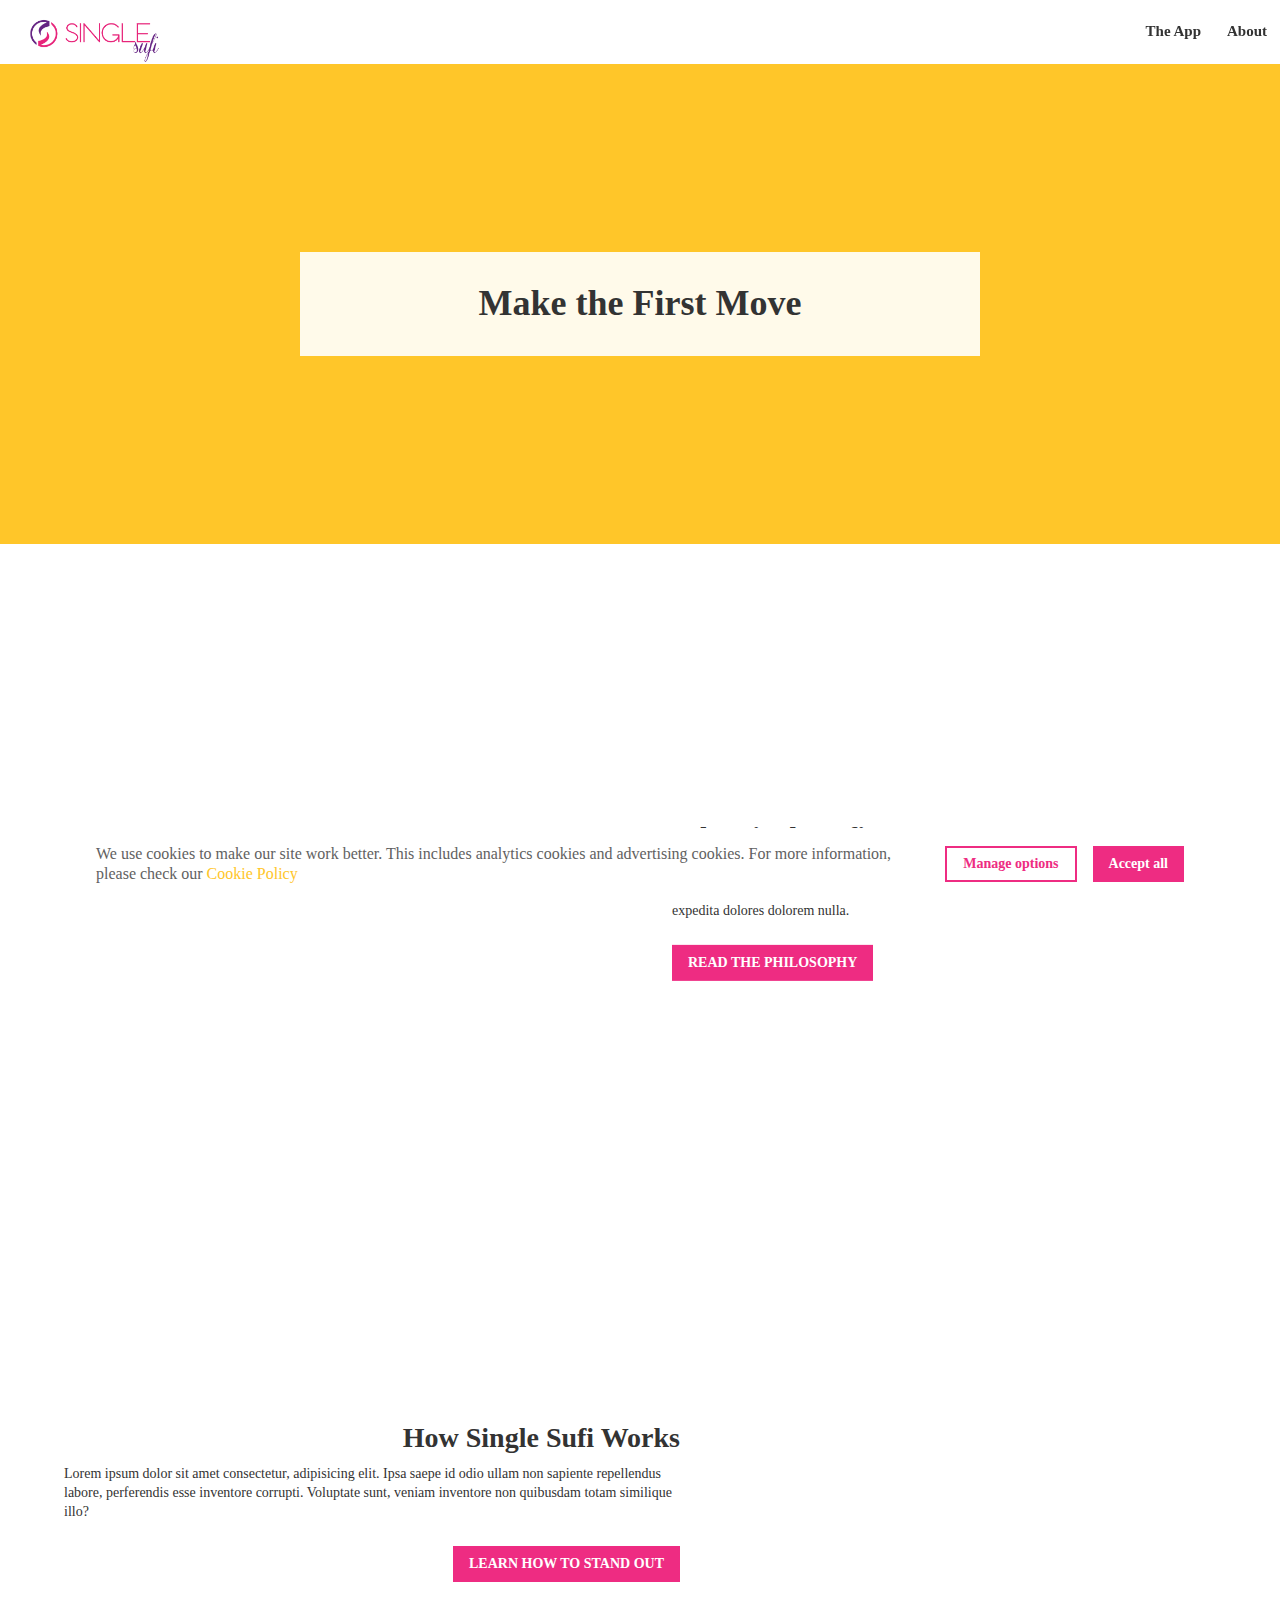
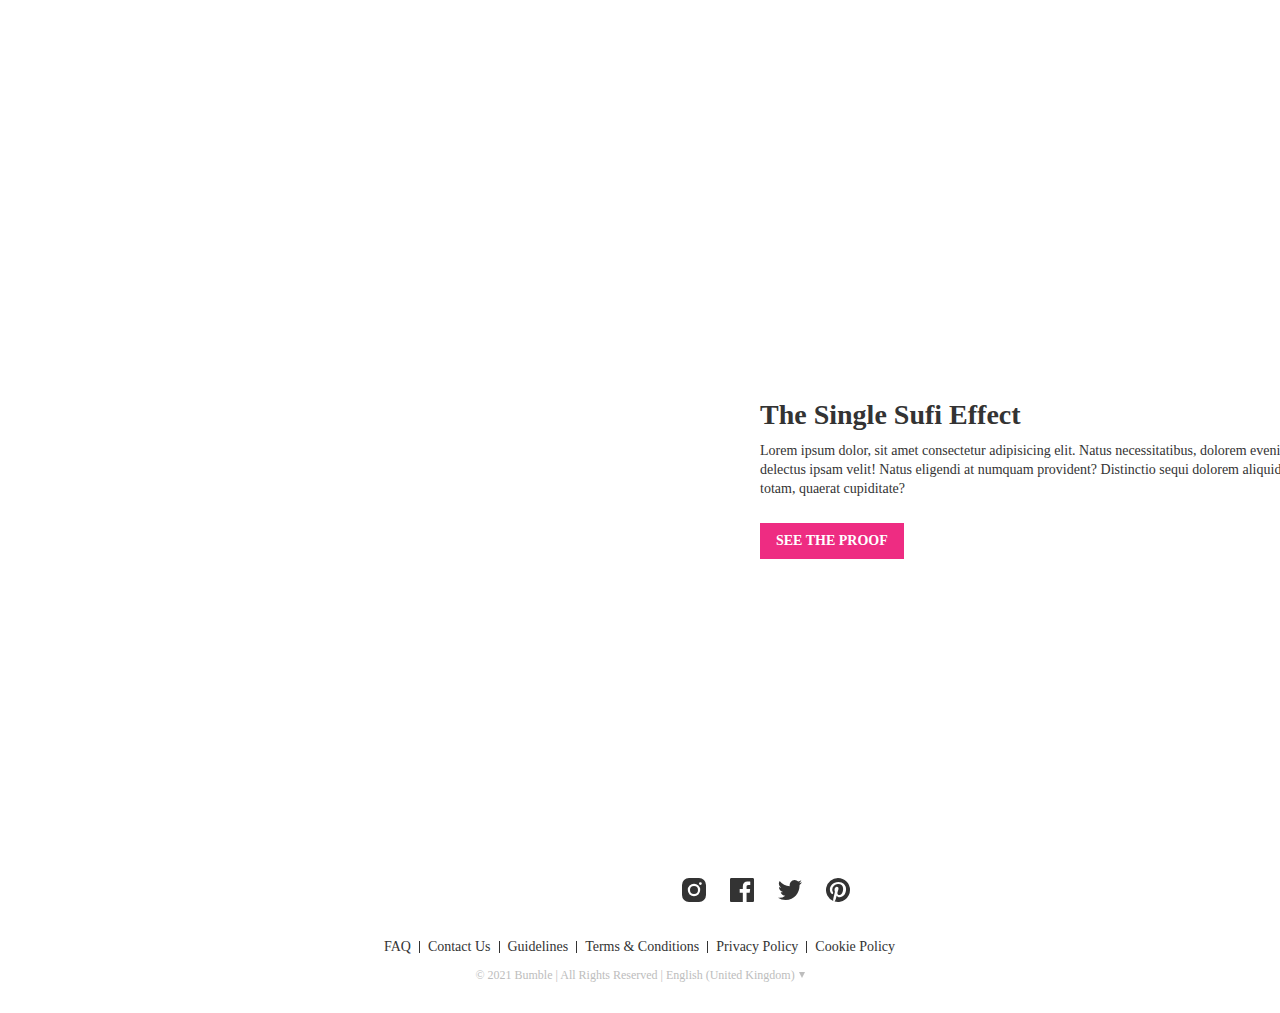
==== Bumble - about.html @ 8221db0c "bumble changes" ====
<!DOCTYPE html>

<!-- saved from url=(0027)https://bumble.com/en/about -->

<html lang="en" dir="ltr" class="">
    

<head>
        
<meta http-equiv="Content-Type" content="text/html; charset=UTF-8">  
         
<meta name="viewport" content="width=device-width, initial-scale=1.0, minimum-scale=1.0, maximum-scale=1.5">
         
<meta name="p:domain_verify" content="26cd87d4b7db08a05bdfa2219d3671b6">
          
<meta http-equiv="X-UA-Compatible" content="ie=edge"> 
          
<meta name="referrer" content="origin-when-cross-origin">
           
<meta name="apple-itunes-app" content="app-id=930441707"> 
             

<link rel="canonical" href="https://bumble.com/en/about">
             

<link rel="alternate" hreflang="en-us" href="https://bumble.com/about">
               

<link rel="alternate" hreflang="en-gb" href="https://bumble.com/en/about">  
               

<link rel="alternate" hreflang="de" href="https://bumble.com/de/about"> 
                

<link rel="alternate" hreflang="fr" href="https://bumble.com/fr/about">  
                

<link rel="alternate" hreflang="fr-ca" href="https://bumble.com/fr-ca/about">
                

<link rel="alternate" hreflang="es" href="https://bumble.com/es/about"> 
                 

<link rel="alternate" hreflang="it" href="https://bumble.com/it/about">  

<link rel="alternate" hreflang="pt" href="https://bumble.com/pt/about">  

<link rel="alternate" hreflang="ru" href="https://bumble.com/ru/about">  

<link rel="alternate" hreflang="zh" href="https://bumble.com/zh/about">  

<link rel="alternate" hreflang="da" href="https://bumble.com/da/about">  

<link rel="alternate" hreflang="en-in" href="https://bumble.com/en-in/about">  

<link rel="alternate" hreflang="en-ca" href="https://bumble.com/en-ca/about">  

<link rel="alternate" hreflang="en-au" href="https://bumble.com/en-au/about">  

<link rel="alternate" hreflang="es-mx" href="https://bumble.com/es-mx/about">  

<link rel="alternate" hreflang="nl" href="https://bumble.com/nl/about">  

<link rel="alternate" hreflang="nb" href="https://bumble.com/nb/about">  

<link rel="alternate" hreflang="pl" href="https://bumble.com/pl/about">  

<link rel="alternate" hreflang="pt-pt" href="https://bumble.com/pt-pt/about">  

<link rel="alternate" hreflang="fi" href="https://bumble.com/fi/about">  

<link rel="alternate" hreflang="sv" href="https://bumble.com/sv/about">  

<link rel="alternate" hreflang="hi" href="https://bumble.com/hi/about">  

<link rel="alternate" hreflang="zh-Hant" href="https://bumble.com/zh-Hant/about">  

<link rel="alternate" hreflang="ja" href="https://bumble.com/ja/about">  

<link rel="alternate" hreflang="ko" href="https://bumble.com/ko/about">             
<meta itemprop="image" content="https://pd1eu.bumbcdn.com/i/big/assets/static_images/bumble-fb-share.png?v2">   
<meta property="fb:app_id" content="428250913904849"> 
<meta property="og:type" content="website"> 
<meta property="og:title" content="Bumble - about">  
<meta property="og:site_name" content="Bumble"> 
<meta property="og:url" content="https://bumble.com/en/about"> 
<meta property="og:image" content="https://pd1eu.bumbcdn.com/i/big/assets/static_images/bumble-fb-share.png?v2">    
<meta name="twitter:card" content="app"> 
<meta name="twitter:site" content="@bumble">     
<meta name="twitter:app:id:iphone" content="930441707"> 
<meta name="twitter:app:name:iphone" content="Bumble - Changing the rules of the game.">        
<title>Bumble - about
</title> 

<link rel="stylesheet" type="text/css" href="./Bumble - about_files/base-ltr.675dd1ce39a13e09a264.css" media="screen,projection,print"> 

<link rel="stylesheet" type="text/css" href="./Bumble - about_files/fonts.994b90f53189c38e6a68.css" media="screen,projection,print"> 

<link rel="shortcut icon" type="image/x-icon" href="https://pd1eu.bumbcdn.com/i/aco/bumble.com/v2/-/moxie/i/favicon.fadd69988ab204002e06.ico"> 
<!-- Preload app files -->  

<link rel="prefetch" href="https://pd1eu.bumbcdn.com/i/aco/bumble.com/v2/-/moxie/dist/main.05fea98994a34a311faf.css"> 

<link rel="prefetch" href="https://pd1eu.bumbcdn.com/i/aco/bumble.com/v2/-/moxie/dist/manifest.893412ab7af8e36f3396.js"> 

<link rel="prefetch" href="https://pd1eu.bumbcdn.com/i/aco/bumble.com/v2/-/moxie/dist/vendor.5a9b5ba8c38910e717f2.js"> 

<link rel="prefetch" href="https://pd1eu.bumbcdn.com/i/aco/bumble.com/v2/-/moxie/dist/main.05fea98994a34a311faf.js"> 

<link rel="prefetch" href="https://pd1eu.bumbcdn.com/i/aco/bumble.com/v2/-/moxie/dist/page.registration.fad51fa61e96c6ec07bf.js">

<script async="" src="./Bumble - about_files/main.89cd5bf4.js.download">
</script>
<script type="text/javascript" async="" src="./Bumble - about_files/js" nonce="">
</script>
<script src="./Bumble - about_files/259026827778330" async="">
</script>
<script async="" src="./Bumble - about_files/fbevents.js.download">
</script>
<script async="" src="./Bumble - about_files/analytics.js.download">
</script>
<script async="" src="./Bumble - about_files/core.js.download">
</script>
<script nonce=""> var Bumble = { routes: { 'download-app': 'js-form-download-app', 'press-inquiries': 'js-form-press-inquiries', 'partnerships': 'js-form-partnerships', 'contact-us': 'js-form-contact-us', 'security-inquiries': 'js-form-security-inquiries', 'advertising-inquiries': 'js-form-advertising-inquiries' } }; 
</script> 
<!-- Pinterest start --> 
<script type="text/javascript" nonce=""> !function(e){ if(!window.pintrk) { window.pintrk=function() { window.pintrk.queue.push(Array.prototype.slice.call(arguments))}; var n=window.pintrk; n.queue=[], n.version="3.0"; var t=document.createElement("script"); t.async=!0, t.src=e; var r=document.getElementsByTagName("script")[0]; r.parentNode.insertBefore(t,r); } } ("https://s.pinimg.com/ct/core.js"); pintrk('load','2621305719893'); pintrk('page'); pintrk('track', 'pagevisit'); 
</script> 
<noscript> <img height="1" width="1" style="display:none;" alt="" src="https://ct.pinterest.com/v3/?tid=2621305719893&noscript=1" /> 
</noscript> 
<!-- Pinterest end --> 
<!-- Google analytics start --> 
<script nonce=""> (function(i,s,o,g,r,a,m){i['GoogleAnalyticsObject']=r;i[r]=i[r]||function(){ (i[r].q=i[r].q||[]).push(arguments)},i[r].l=1*new Date();a=s.createElement(o), m=s.getElementsByTagName(o)[0];a.async=1;a.src=g;m.parentNode.insertBefore(a,m) })(window,document,'script','//www.google-analytics.com/analytics.js','ga'); ga('create', 'UA-69709700-1', 'auto'); ga('require', 'GTM-PS24RKG'); ga('send', 'pageview'); 
</script> 
<style>.async-hide { opacity: 0 !important} 
</style> 
<script nonce=""> (function(a,s,y,n,c,h,i,d,e){s.className+=' '+y;h.start=1*new Date; h.end=i=function(){s.className=s.className.replace(RegExp(' ?'+y),'')}; (a[n]=a[n]||[]).hide=h;setTimeout(function(){i();h.end=null},c);h.timeout=c; })(window,document.documentElement,'async-hide','dataLayer',4000,{'GTM-PS24RKG':true}); 
</script> 
<!-- Google analytics end --> 
<!-- Facebook Pixel Code start --> 
<script nonce=""> !function(f,b,e,v,n,t,s){if(f.fbq)return;n=f.fbq=function(){n.callMethod? n.callMethod.apply(n,arguments):n.queue.push(arguments)};if(!f._fbq)f._fbq=n; n.push=n;n.loaded=!0;n.version='2.0';n.queue=[];t=b.createElement(e);t.async=!0; t.src=v;s=b.getElementsByTagName(e)[0];s.parentNode.insertBefore(t,s)}(window, document,'script','https://connect.facebook.net/en_US/fbevents.js'); fbq('init', '259026827778330'); fbq('track', 'PageView'); 
</script> 
<noscript><img height="1" width="1" style="display:none" src="https://www.facebook.com/tr?id=259026827778330&ev=PageView&noscript=1" />
</noscript> 
<!-- DO NOT MODIFY --> 
<!-- Facebook Pixel Code end --> 
<script defer="" src="./Bumble - about_files/jquery-3.6.0.min.88da75a691bb14e3e3d4.js.download" nonce="">
</script> 
<meta http-equiv="origin-trial" content="A7jJ/[base64]">
</head> 

<body class="show-cookie-notification"> 
<!-- Flyer SDK-->  
<!-- 404 
<script src="https://cdn.appsflyer.com/wa/sdk.js?af_id=8cd5eg1g" nonce="8xKsyj3JLy1bPXeTDd/nIB7ClZM=">
</script> --> 
<script nonce="">window.AF=window.AF||{_type:"q",q:[],event:function(n){this.q.push(n)} };
</script>  

<div aria-hidden="true" class="js-icons-svg" style="position: absolute; clip: rect(0, 0, 0, 0);" data-url="https://pd1eu.bumbcdn.com/i/aco/bumble.com/v2/-/moxie/new/i/icons/icons.ae14e72fb3f149b89285.svg"><svg xmlns="http://www.w3.org/2000/svg">
<symbol id="icon-apple" viewBox="0 0 24 24">

<path d="M14.53 5.56c.6-.68 1-1.62.9-2.56-.87.03-1.92.54-2.54 1.21a3.21 3.21 0 0 0-.91 2.48 3.3 3.3 0 0 0 2.55-1.13M19 14.74c-.02.05-.36 1.14-1.2 2.27-.7.98-1.45 1.95-2.62 1.97-1.15.02-1.52-.64-2.84-.64-1.32 0-1.73.62-2.82.66-1.13.04-1.99-1.06-2.71-2.03C5.33 15 4.2 11.36 5.7 8.91a4.27 4.27 0 0 1 3.57-2c1.1-.02 2.15.7 2.83.7.68 0 1.96-.87 3.3-.74.55.02 2.13.2 3.14 1.58-.08.05-1.88 1.02-1.86 3.05.02 2.42 2.28 3.23 2.31 3.24"></path></symbol>
<symbol id="icon-arrow-next" viewBox="0 0 24 24">

<path d="M20.5 11L8.8.3a1.06 1.06 0 1 0-1.5 1.5L18.5 12 7.3 22.2a1.06 1.06 0 0 0 1.5 1.5l11.94-10.95L21 12l-.25-.75"></path></symbol>
<symbol id="icon-arrow-prev" viewBox="0 0 24 24">

<path d="M3.5 13l11.69 10.7a1.06 1.06 0 1 0 1.5-1.5L5.48 12l11.2-10.2a1.06 1.06 0 0 0-1.5-1.5L3.25 11.26 3 12l.25.75"></path></symbol>
<symbol id="icon-close" viewBox="0 0 24 24">

<path d="M11.97 10.56l7.78-7.78 1.41 1.41-7.77 7.78 7.77 7.78-1.41 1.41-7.78-7.77-7.78 7.77-1.41-1.41 7.78-7.78L2.78 4.2l1.41-1.41 7.78 7.78z"></path></symbol>
<symbol id="icon-facebook" viewBox="0 0 24 24">

<path d="M12.82 24H1.32C.6 24 0 23.4 0 22.68V1.32C0 .6.6 0 1.32 0h21.36C23.4 0 24 .6 24 1.32v21.36c0 .73-.6 1.32-1.32 1.32h-6.12v-9.3h3.12l.47-3.62h-3.59V8.77c0-1.05.29-1.76 1.8-1.76h1.91V3.77c-.33-.05-1.47-.15-2.8-.15-2.76 0-4.65 1.7-4.65 4.8v2.66H9.69v3.63h3.13V24z"></path></symbol>
<symbol id="icon-faq-plus" viewBox="0 0 24 24">

<path d="M11 0h2v24h-2z"></path>

<path d="M0 11h24v2H0z"></path></symbol>
<symbol id="icon-file" viewBox="0 0 32 32">

<path d="M22.98 14H9v1h13.98v-1zM16 11H9v1h7v-1zm7 6H9v1h13.98v-1zm0 3H9v1h13.98v-1zm0 3H9v1h13.98v-1z"></path>

<path d="M21.02 0H4v32h25V7.02L21.02 0zM5 30.98V1h15v7.01h8V31l-23-.02zm16-29.7l6.5 5.7H21v-5.7z"></path></symbol>
<symbol id="icon-google-store" viewBox="0 0 24 24">

<path d="M19.8 16c-.7 0-1.3-.5-1.3-1.2V9.7c0-.7.6-1.2 1.3-1.2.6 0 1.2.6 1.2 1.2v5.1c0 .7-.6 1.3-1.2 1.3V16zm-3 2h-1v2.8c0 .7-.5 1.2-1.2 1.2s-1.3-.6-1.3-1.2V18h-1.7v2.8c0 .7-.5 1.2-1.2 1.2s-1.2-.6-1.2-1.2V18h-1c-.7 0-1.3-.6-1.3-1.2V8.7h11.2v8c0 .7-.6 1.3-1.2 1.3h-.1zM7 8c0-.4 0-.7.2-1a5 5 0 0 1 2.6-3.3L9 2.3V2l.3.1 1 1.6a6 6 0 0 1 4.8 0l.8-1.6h.3s.1.1 0 .2l-.8 1.5a5 5 0 0 1 2.7 3.4l.1.4v.6H6.9v-.1L7 8zm8-1.7a.5.5 0 1 0 0-1c-.3 0-.5.2-.5.5s.2.5.5.5zm-5 0c.2 0 .5-.2.5-.5s-.3-.5-.6-.5-.5.2-.5.5.3.5.6.5zm-4.8 9.8C4.5 16 4 15.5 4 14.8V9.7c0-.7.5-1.2 1.2-1.2s1.2.5 1.2 1.2v5.1c0 .7-.5 1.3-1.2 1.3z"></path></symbol>
<symbol id="icon-instagram" viewBox="0 0 24 24">

<path d="M7 0h10a7 7 0 0 1 7 7v10a7 7 0 0 1-7 7H7a7 7 0 0 1-7-7V7a7 7 0 0 1 7-7zM5.8 12a6.2 6.2 0 1 0 12.4 0 6.2 6.2 0 0 0-12.4 0zM8 12a4 4 0 1 1 8 0 4 4 0 0 1-8 0zm10.4-5a1.4 1.4 0 1 0 0-2.8 1.4 1.4 0 0 0 0 2.8z"></path></symbol>
<symbol id="icon-linked-in" viewBox="0 0 24 24">

<path d="M24 23h-5.3v-7.73c0-2.03-.83-3.41-2.66-3.41-1.4 0-2.17.93-2.53 1.83-.14.32-.12.77-.12 1.22V23H8.14s.07-13.7 0-14.95h5.25v2.35c.31-1.02 2-2.49 4.67-2.49 3.33 0 5.94 2.15 5.94 6.78V23zM2.82 6.19H2.8C1.1 6.19 0 5.04 0 3.59 0 2.13 1.13 1 2.86 1c1.72 0 2.78 1.12 2.82 2.59 0 1.45-1.1 2.6-2.85 2.6zM.6 8.06h4.68V23H.61V8.05z"></path></symbol>
<symbol id="icon-list" viewBox="0 0 24 24">

<path d="M3 1.5A1.5 1.5 0 0 0 1.5 3v18A1.5 1.5 0 0 0 3 22.5h18a1.5 1.5 0 0 0 1.5-1.5V3A1.5 1.5 0 0 0 21 1.5H3zM3 0h18a3 3 0 0 1 3 3v18a3 3 0 0 1-3 3H3a3 3 0 0 1-3-3V3a3 3 0 0 1 3-3zm3 10.5h12V12H6v-1.5zM6 6h12v1.5H6V6zm0 9h12v1.5H6V15z"></path></symbol>
<symbol id="icon-logo-sm" viewBox="0 0 24 24">

<path d="M23.8 11.24a1.51 1.51 0 0 1 0 1.52l-5.24 8.98a1.54 1.54 0 0 1-1.33.76H6.77c-.55 0-1.06-.29-1.33-.76L.2 12.76a1.51 1.51 0 0 1 0-1.52l5.23-8.98a1.54 1.54 0 0 1 1.33-.76h10.46c.55 0 1.06.29 1.33.76l5.23 8.98zm-6.52 2.07a1.31 1.31 0 1 0 0-2.62H6.72a1.31 1.31 0 1 0 0 2.62h10.56zm-3.68 4.47c.72 0 1.3-.6 1.3-1.32a1.3 1.3 0 0 0-1.3-1.3h-3.2a1.3 1.3 0 0 0 0 2.62h3.2zM9.1 6.22a1.31 1.31 0 1 0 0 2.63h5.8a1.31 1.31 0 1 0 0-2.63H9.1z"></path></symbol>
<symbol id="icon-pinterest" viewBox="0 0 24 24">

<path d="M12 0a12 12 0 0 0-4.82 22.99c-.03-.84 0-1.84.21-2.75l1.55-6.54s-.39-.77-.39-1.9c0-1.78 1.04-3.1 2.32-3.1 1.09 0 1.62.81 1.62 1.8 0 1.1-.7 2.73-1.06 4.25-.3 1.28.63 2.32 1.89 2.32 2.27 0 3.8-2.92 3.8-6.38 0-2.63-1.77-4.6-4.99-4.6a5.68 5.68 0 0 0-5.9 5.74c0 1.05.3 1.79.78 2.36.23.26.26.36.18.67l-.25.96c-.08.3-.32.41-.6.3-1.67-.68-2.46-2.52-2.46-4.59 0-3.4 2.88-7.5 8.58-7.5 4.58 0 7.6 3.32 7.6 6.88 0 4.71-2.62 8.23-6.48 8.23-1.29 0-2.51-.7-2.93-1.5l-.84 3.3c-.26.92-.75 1.85-1.2 2.57A12.02 12.02 0 0 0 24 12.01 12 12 0 0 0 12 0"></path></symbol>
<symbol id="icon-plus" viewBox="0 0 24 24">

<path d="M10 0h4v24h-4z"></path>

<path d="M24 10v4H0v-4z"></path></symbol>
<symbol id="icon-preloader" viewBox="0 0 32 32">

<path d="M0 16.37l3.01-1L3 16A13 13 0 1 0 16 3a13.1 13.1 0 0 0-2 .15V.12A16.16 16.16 0 0 1 16 0 16 16 0 1 1 0 16.37z"></path></symbol>
<symbol id="icon-refresh" viewBox="0 0 24 24">

<path d="M11.14 22a.96.96 0 0 0-.14-.02l-.1-.01-.1-.01c-.06 0-.1-.01-.1-.02l-.1-.01-.15-.02a.26.26 0 0 1-.1-.02l-.06-.01-.06-.01-.06-.02a.7.7 0 0 1-.2-.03l-.1-.02a.37.37 0 0 1-.12-.03.15.15 0 0 0-.07-.01.32.32 0 0 0-.1-.03.3.3 0 0 0-.1-.02.25.25 0 0 0-.09-.03.3.3 0 0 0-.1-.02.58.58 0 0 0-.1-.03.3.3 0 0 1-.09-.03.56.56 0 0 0-.09-.03.53.53 0 0 1-.08-.03.39.39 0 0 1-.1-.02l-.1-.04-.06-.03-.07-.02c-.01 0-.04 0-.06-.02a.32.32 0 0 1-.1-.04.63.63 0 0 1-.11-.04.2.2 0 0 0-.06-.03l-.19-.07-.1-.04-.13-.06a9.51 9.51 0 0 1-.86-.44l-.11-.06-.08-.05a.18.18 0 0 1-.05-.03l-.1-.06a.3.3 0 0 0-.06-.04l-.07-.05-.16-.1a14.04 14.04 0 0 0-.53-.38l-.07-.05a10.06 10.06 0 0 1-2.55-2.93l-.07-.13-.06-.11a5 5 0 0 1-.3-.62l-.05-.1-.03-.08a1.84 1.84 0 0 0-.1-.25l-.03-.06-.03-.07a.6.6 0 0 1-.03-.09.35.35 0 0 0-.02-.07.3.3 0 0 1-.03-.09l-.03-.08a.34.34 0 0 1-.04-.13.29.29 0 0 0-.03-.09.28.28 0 0 1-.02-.08.36.36 0 0 0-.03-.1 1.13 1.13 0 0 1-.05-.2 1.42 1.42 0 0 0-.04-.14l-.02-.1-.03-.12-.03-.13a4.94 4.94 0 0 1-.12-.82 36.47 36.47 0 0 1 .02-2.4c0-.06.01-.1.02-.1l.01-.09.01-.07.02-.07v-.08c.02 0 .02-.03.02-.07l.01-.07.02-.06.02-.12.02-.11a.26.26 0 0 0 .03-.11l.04-.14.05-.2a.35.35 0 0 0 .03-.1l.02-.08a.3.3 0 0 0 .03-.1c0-.03.02-.06.03-.07l.02-.08a.72.72 0 0 1 .05-.14.36.36 0 0 0 .03-.08l.02-.07.03-.1c.05-.08.06-.12.06-.14l.03-.06a1.05 1.05 0 0 0 .07-.18 11.39 11.39 0 0 1 1.32-2.23 3.85 3.85 0 0 1 .31-.37 11.7 11.7 0 0 1 1.98-1.76.27.27 0 0 0 .08-.05.27.27 0 0 0 .07-.05l.12-.08a.44.44 0 0 1 .08-.05l.07-.05.07-.03a.55.55 0 0 1 .07-.05l.05-.03a3.42 3.42 0 0 1 .4-.22l.15-.08.4-.2a5.5 5.5 0 0 0 .27-.1l.1-.05a.57.57 0 0 0 .1-.04.2.2 0 0 1 .08-.02l.05-.03.07-.02a.26.26 0 0 1 .08-.03l.06-.02.07-.03a.24.24 0 0 1 .08-.02l.07-.03.07-.02a.2.2 0 0 1 .1-.03.28.28 0 0 1 .08-.02l.07-.03c.02 0 .05 0 .06-.02a.3.3 0 0 1 .1-.02.2.2 0 0 0 .07-.02c.07-.01.1-.02.1-.03l.11-.02c.07-.01.1-.02.1-.03l.11-.02c.09-.01.11-.02.12-.03l.06-.01.07-.01a.4.4 0 0 0 .12-.03.76.76 0 0 1 .23-.03l.07-.02.08-.01.1-.01.09-.01.1-.02.13-.01.29-.03a30.56 30.56 0 0 1 1.86.03l.12.01.1.02h.1c0 .02.05.02.09.02l.09.01.06.02.22.03.07.02.18.03.07.02h.06l.11.03.1.03.2.05.1.02c.04 0 .08.02.09.03l.08.02.08.03.07.02.1.03.07.02a.6.6 0 0 1 .1.04l.08.03.06.02.08.03.07.02.06.03a.89.89 0 0 1 .16.06 21.66 21.66 0 0 0 .78.35 4.7 4.7 0 0 1 .76.42l.06.04.07.05.08.05.07.05.1.06.36.26.1.06.15.12.12.1.4-.3.12-.1a22.43 22.43 0 0 0 .73-.57l.14-.11c.04-.03.1-.07.12-.1l.17-.12a15.54 15.54 0 0 1 .7-.54 42.43 42.43 0 0 0 .87-.67.13.13 0 0 1 .07-.04L22 6.63v4.62h-.08a.93.93 0 0 1-.21-.04l-.15-.02a.48.48 0 0 1-.13-.03h-.06l-.06-.02-.07-.01c-.04 0-.07 0-.07-.02h-.08l-.07-.02-.06-.01c-.03 0-.06 0-.07-.02h-.07l-.08-.02a.97.97 0 0 1-.26-.05.2.2 0 0 0-.07-.01c-.04 0-.07 0-.08-.02h-.07l-.07-.02c0-.01-.04-.02-.2-.03a.22.22 0 0 1-.07-.02l-.07-.01c-.03 0-.06 0-.07-.02h-.07l-.07-.02-.06-.01-.08-.01a.74.74 0 0 0-.14-.03.48.48 0 0 1-.13-.03h-.06l-.06-.02-.08-.01c-.04 0-.07 0-.07-.02h-.07c-.04 0-.07-.01-.07-.02l-.06-.01c-.03 0-.06 0-.07-.02h-.07l-.1-.02a.72.72 0 0 0-.13-.03.76.76 0 0 1-.13-.02.5.5 0 0 0-.12-.02.52.52 0 0 1-.13-.03.23.23 0 0 0-.1-.01c-.02 0-.05 0-.05-.02h-.07c-.04 0-.07-.01-.07-.02l-.08-.01c-.03 0-.07 0-.07-.02h-.07l-.07-.02a.7.7 0 0 1-.13-.02.68.68 0 0 0-.14-.03.57.57 0 0 1-.14-.02.2.2 0 0 0-.07-.02l-.12-.02a.2.2 0 0 1-.07-.02h-.07c-.04 0-.07-.01-.07-.02l-.08-.01c-.03 0-.07 0-.07-.02h-.07l-.07-.02-.08-.02a.78.78 0 0 1-.2-.03l-.14-.02a.61.61 0 0 1-.14-.03l-.07-.01c-.03 0-.05 0-.06-.02h-.07l-.08-.02-.06-.01c-.03 0-.06 0-.06-.02h-.07l-.07-.02-.07-.01-.07-.01-.14-.03a.54.54 0 0 1-.14-.02l-.07-.02-.06-.01-.07-.01c-.03 0-.06 0-.07-.02h-.07l-.08-.02-.06-.01c-.03 0-.06 0-.06-.02h-.08c-.04 0-.07-.01-.07-.02l-.07-.01c-.04 0-.07 0-.07-.02h-.06l-.06-.02-.13-.02a.74.74 0 0 1-.15-.02.72.72 0 0 0-.21-.04.22.22 0 0 1-.08-.02l-.06-.01c-.03 0-.06 0-.06-.02h-.08c-.04 0-.07-.01-.07-.02l-.07-.01-.07-.01a.84.84 0 0 0-.14-.03.61.61 0 0 1-.14-.03h-.06c-.04 0-.07-.01-.07-.02-.1-.02-.1-.02-.1-.05-.01-.04.02-.09.05-.09l.11-.1c.1-.06.27-.2.37-.27l.2-.16.2-.15.12-.1.18-.14.13-.1a23.8 23.8 0 0 0 .54-.42l.16-.12a.75.75 0 0 0 .08-.07l.07-.04a33.31 33.31 0 0 0 .97-.75l.08-.07a1.35 1.35 0 0 0-.28-.18 14.62 14.62 0 0 0-1.04-.49l-.06-.03c-.07 0-.1-.01-.1-.02-.05-.01-.07-.02-.07-.03a.29.29 0 0 1-.08-.02l-.08-.03a.79.79 0 0 1-.1-.02.43.43 0 0 0-.14-.04.22.22 0 0 0-.09-.02.33.33 0 0 0-.11-.03h-.06l-.07-.01-.06-.02h-.07l-.08-.02-.08-.01c-.04 0-.08 0-.1-.02a2.2 2.2 0 0 0-.29-.02 2.63 2.63 0 0 0-.8-.03l-.28.03a2.22 2.22 0 0 0-.46.05l-.07.01-.07.01c0 .01-.03.02-.07.02h-.07c0 .02-.03.02-.06.02l-.06.01-.1.03-.1.02a.52.52 0 0 0-.12.04.34.34 0 0 1-.09.02.27.27 0 0 1-.1.03l-.07.03-.1.03-.08.03c-.06.01-.08.02-.08.03l-.06.02a5.32 5.32 0 0 0-1.15.59l-.16.1-.14.1-.16.13a.29.29 0 0 1-.07.04l-.06.05-.16.14a10.61 10.61 0 0 0-.95 1.03l-.05.08a2.13 2.13 0 0 0-.21.31L6.64 9l-.05.09a3.3 3.3 0 0 0-.3.58.29.29 0 0 0-.02.06.23.23 0 0 0-.04.1l-.02.06-.05.13-.03.07-.03.07-.02.07a.29.29 0 0 0-.03.1.2.2 0 0 1-.02.06.46.46 0 0 1-.03.09.35.35 0 0 0-.02.1l-.03.09a.18.18 0 0 0-.02.07.23.23 0 0 0-.02.1.39.39 0 0 0-.03.12V11c-.02 0-.02.04-.02.07l-.01.08c-.01 0-.02.04-.02.09v.08c-.02 0-.02.05-.02.1l-.01.1c-.01 0-.02.07-.02.16v.16a4.5 4.5 0 0 0 .03 1.1l.01.1.01.09.02.08v.08l.02.07.01.06c0 .03 0 .06.02.07 0 .08.01.1.02.1l.03.12.03.1.02.1.03.08.02.06c0 .03.02.07.03.08l.02.08.03.08.1.27.04.07a5.16 5.16 0 0 0 .76 1.3c.26.35.73.83 1.07 1.1l.15.1a3.21 3.21 0 0 0 .32.23l.1.06.07.05.06.03.1.06.08.05a8.04 8.04 0 0 0 1.45.58l.1.03.1.02c.01 0 .04 0 .06.02l.13.02.12.03.14.02.16.02c.04.02.13.03.37.04a5.65 5.65 0 0 0 1.73-.08.76.76 0 0 1 .2-.04.3.3 0 0 1 .1-.03.32.32 0 0 1 .1-.02l.1-.03a.2.2 0 0 1 .09-.02.3.3 0 0 1 .1-.03l.05-.01a.21.21 0 0 1 .08-.03l.06-.02.07-.02.08-.03a.82.82 0 0 0 .1-.04.28.28 0 0 1 .06-.02l.06-.03a.21.21 0 0 1 .06-.02l.07-.02.16-.08a4.81 4.81 0 0 0 .74-.4l.12-.08.1-.07.08-.05.1-.08a6.62 6.62 0 0 0 1.32-1.34l.1-.12.06-.1.07-.11a2.05 2.05 0 0 1 .16-.27.17.17 0 0 0 .03-.05l.04-.1.17-.34c.03-.08.1-.1.18-.06a.2.2 0 0 0 .08.02l.1.02a.3.3 0 0 0 .1.03l.1.02.1.03.1.02.18.04.1.02.1.03c.08.01.1.02.1.03.08 0 .1.01.1.02.1.01.12.02.12.03.08 0 .1.01.1.02l.1.02.08.02c.05 0 .1.02.12.03.04.02.08.03.18.04l.06.02c.07 0 .1.01.1.02.07.01.1.02.1.03.07 0 .1.01.1.02.08.01.1.02.11.03.08 0 .1.01.1.02l.09.02c.04 0 .1.02.11.03l.07.01.1.03.1.02.11.03.1.02.17.04.1.03c.08 0 .1.01.1.02.08.01.1.04.08.09l-.03.06a.76.76 0 0 1-.04.12.29.29 0 0 0-.03.06s0 .04-.02.07l-.09.2a7.89 7.89 0 0 1-.6 1.13l-.2.33-.05.06a10.6 10.6 0 0 1-1.56 1.78l-.16.15a3.23 3.23 0 0 1-.35.29l-.2.15a.48.48 0 0 1-.1.07l-.08.06-.1.08-.1.06-.09.06a3.07 3.07 0 0 0-.21.14l-.07.04a.33.33 0 0 1-.06.04l-.1.06a.62.62 0 0 1-.1.06l-.07.04-.3.16-.18.1-.41.2-.11.04a.61.61 0 0 1-.1.04.96.96 0 0 1-.18.07l-.06.03a.2.2 0 0 1-.06.02l-.07.03a.23.23 0 0 1-.08.02l-.1.04a.25.25 0 0 0-.07.03.47.47 0 0 0-.08.02c-.06.04-.09.04-.1.04l-.08.03a.18.18 0 0 1-.08.02 1 1 0 0 1-.12.04.61.61 0 0 0-.09.02.68.68 0 0 1-.14.04l-.1.03a.28.28 0 0 1-.1.02.28.28 0 0 1-.1.03l-.06.01a.33.33 0 0 1-.11.03l-.1.02a.78.78 0 0 1-.21.04.34.34 0 0 1-.12.02l-.06.01-.08.02h-.08c0 .02-.05.02-.09.02l-.09.01-.1.02-.2.02c-.14.02-2.1.03-2.15.01z"></path></symbol>
<symbol id="icon-scroll-to-top" viewBox="0 0 32 32"><circle cx="16" cy="16" r="15" fill="#ffc629"></circle>

<path fill="#333" d="M16 30a14 14 0 1 1 0-28 14 14 0 0 1 0 28zm0-30a16 16 0 1 0 0 32 16 16 0 0 0 0-32zm.88 9.46a.96.96 0 0 0-.88-.25.96.96 0 0 0-.88.25l-5.66 5.66a1 1 0 1 0 1.41 1.42L15 12.41V23a1 1 0 0 0 2 0V12.41l4.12 4.13a1 1 0 1 0 1.41-1.42l-5.65-5.66z"></path></symbol>
<symbol id="icon-search" viewBox="0 0 24 24">

<path d="M17.57 16.15l5.14 5.14-1.42 1.42-5.25-5.25a9 9 0 1 1 1.53-1.3zM11 17a7 7 0 1 0 0-14 7 7 0 0 0 0 14z"></path></symbol>
<symbol id="icon-snapchat" viewBox="0 0 24 24">

<path d="M5.32 9.79c-.08-.74-.05-1.56-.05-2.44C5.27 3.84 8.14 1 11.68 1a6.38 6.38 0 0 1 6.41 6.35c0 1.1.04 2.15-.12 3.08 1.13-.1 3.07-.2 2.95.56-.16 1.05-3 1.47-3 1.47s-.35 1.67.87 3.19c1.21 1.52 4.06 1.66 4.65 2.15.58.48-3.71 1.57-3.71 1.57s.48 1.43-.31 1.63c-.8.2-3.1-.77-3.1-.77s-3.1 2.19-5.73 2.1c-2.63-.08-4.2-2.42-4.2-2.42s-2.23.5-3.05.12c-.81-.37-.08-1.57-.08-1.57S-.2 18 .01 17.31c.21-.68 2.24-.83 4.36-2.38 2.13-1.55 1.2-3.35 1.2-3.35s-2.06-.56-2.23-1.49c-.1-.5.99-.45 1.98-.3z"></path></symbol>
<symbol id="icon-twitter" viewBox="0 0 24 24">

<path d="M24 4.37c-.88.4-1.83.67-2.83.8a5.04 5.04 0 0 0 2.17-2.8c-.95.58-2 1-3.13 1.22A4.85 4.85 0 0 0 16.6 2a4.99 4.99 0 0 0-4.79 6.2A13.87 13.87 0 0 1 1.67 2.92a5.15 5.15 0 0 0 1.52 6.74 4.83 4.83 0 0 1-2.23-.63v.07c0 2.44 1.7 4.48 3.95 4.94a4.63 4.63 0 0 1-2.22.1c.63 2 2.45 3.46 4.6 3.5A9.73 9.73 0 0 1 0 19.74 13.7 13.7 0 0 0 7.55 22c9.06 0 14-7.7 14-14.37v-.65c.96-.7 1.8-1.6 2.45-2.61"></path></symbol>
<symbol id="icon-warning-sm-inner" viewBox="0 0 32 32">

<path d="M14.3 24a1.6 1.6 0 1 1 3.2 0 1.6 1.6 0 1 1-3.2 0zM14 9.9c0-1 .7-1.9 1.8-1.9h.2c1 0 1.8.8 1.8 1.9L17 20h-2.4L14 9.9z"></path></symbol>
<symbol id="logo" viewBox="0 0 188 32">

<path d="M171.66 21.74c.4 3.68 2.92 4.67 5.84 4.67 1.92 0 3.56.22 4.95-1.76.42-.6 1.8-1.32 2.94-.61 1.28.8 1.18 2.27.4 3.34-1.89 2.59-4.82 3.25-8.29 3.25-5.4 0-10.36-3.74-10.36-10.03 0-6.33 3.52-11.3 10.52-11.3 6.41 0 9.84 4.29 9.84 10.74v.24c0 .66-.45 1.46-1.1 1.46h-14.74zm11.65-3.77c-.64-3.25-2.64-4.45-5.65-4.45-3.08 0-5.36 1.24-6 4.45h11.65zm-23.71 6.4c0 1.37.98 2 2.5 2 .23 0 .48.05.75 0 .96-.17 1.89.64 2.1 1.6.23.97-.34 1.91-1.29 2.2-.65.2-1.41.47-2.38.46-3.27-.03-6.2-2.39-6.2-5.66V3.27A2.4 2.4 0 0 1 157.33 1a2.4 2.4 0 0 1 2.26 2.26v21.11zm-18.04 6.26a8.46 8.46 0 0 1-6.84-3.04v.36c0 1.15-1.12 2.08-2.27 2.08-1.14 0-2.26-.93-2.26-2.08V3.27A2.4 2.4 0 0 1 132.45 1a2.4 2.4 0 0 1 2.27 2.27v9.33a8.56 8.56 0 0 1 6.84-3c5.2 0 9.74 4.25 9.74 10.5 0 6.28-4.53 10.53-9.74 10.53zm-.42-16.43c-3.04 0-6.42 1.54-6.42 6.03s3.38 6.03 6.42 6.03c3.38 0 6.02-2.3 6.02-6.03a5.77 5.77 0 0 0-6.02-6.03zm-16.23 13.94a2.42 2.42 0 0 1-2.26 2.27 2.42 2.42 0 0 1-2.26-2.27V18.6c0-2.93-1.96-4.56-4.52-4.56-3.25 0-4.53 2.07-4.53 6.52v7.58a2.42 2.42 0 0 1-2.26 2.27 2.42 2.42 0 0 1-2.26-2.27V18.6c0-2.93-1.58-4.77-4.14-4.77-3.2 0-4.91 2.28-4.91 6.73v7.58a2.42 2.42 0 0 1-2.26 2.27 2.42 2.42 0 0 1-2.26-2.27V12.31a2.42 2.42 0 0 1 2.26-2.26 2.42 2.42 0 0 1 2.26 2.26c1.44-1.76 3.15-2.67 6-2.67 2.83 0 4.77 1.19 6.05 3.5 1.6-2.23 3.92-3.44 7.2-3.44 4.12 0 7.9 3.37 7.9 8.05v10.4zm-41.47.2c-1.67 1.74-2.74 2.3-6.36 2.3-4.8 0-7.96-3.11-7.96-8.12V12.31a2.4 2.4 0 0 1 2.26-2.26 2.4 2.4 0 0 1 2.26 2.26v9.37c0 3.25 1.52 4.96 4.4 4.96 2.4 0 4.36-.4 5.4-3.32-.02 0 0-1.95 0-3.6V12.3a2.4 2.4 0 0 1 2.27-2.26 2.4 2.4 0 0 1 2.26 2.26v16.02c0 1.15-1.11 2.08-2.26 2.08-1.15 0-2.27-.93-2.27-2.08zm-27.83 2.3a8.46 8.46 0 0 1-6.85-3.05v.36c0 1.15-1.11 2.08-2.26 2.08-1.15 0-2.26-.93-2.26-2.08V3.27A2.4 2.4 0 0 1 46.5 1a2.4 2.4 0 0 1 2.26 2.27v9.33a8.56 8.56 0 0 1 6.85-3c5.2 0 9.74 4.25 9.74 10.5 0 6.28-4.54 10.53-9.74 10.53zm-.42-16.44c-3.05 0-6.43 1.54-6.43 6.03s3.38 6.03 6.43 6.03c3.38 0 6.01-2.3 6.01-6.03a5.77 5.77 0 0 0-6.01-6.03zm-21.3.78c.39.68.39 1.52 0 2.2l-7.45 12.88a2.2 2.2 0 0 1-1.9 1.1H9.64a2.2 2.2 0 0 1-1.9-1.1L.3 17.18a2.2 2.2 0 0 1 0-2.2L7.74 2.1A2.2 2.2 0 0 1 9.64 1h14.9c.78 0 1.5.42 1.9 1.1l7.45 12.88zm-9.28 2.99c1.03 0 1.87-.85 1.87-1.89s-.84-1.88-1.87-1.88H9.58a1.88 1.88 0 1 0 0 3.77H24.6zm-5.24 6.4c1.02 0 1.85-.84 1.85-1.88s-.83-1.89-1.85-1.89H14.8c-1.02 0-1.85.85-1.85 1.89s.83 1.88 1.85 1.88h4.56zM12.95 7.8c-1.03 0-1.87.84-1.87 1.88s.84 1.89 1.87 1.89h8.28c1.03 0 1.87-.85 1.87-1.89s-.84-1.88-1.87-1.88h-8.28z"></path></symbol>
<symbol id="social-circle-facebook" viewBox="0 0 32 32"><circle cx="16" cy="16" r="16" fill="currentColor"></circle>

<path d="M14.06 23.33h2.78V16h2.08l.41-2.29h-2.5v-1.66c0-.53.37-1.1.88-1.1h1.42V8.68H17.4c-2.72.1-3.28 1.62-3.33 3.2v1.84h-1.4v2.3h1.4v7.32z" fill="#3C3C40"></path></symbol>
<symbol id="social-circle-instagram" viewBox="0 0 32 32"><circle cx="16" cy="16" r="16" fill="currentColor"></circle>

<path d="M22.59 19.5c0 1.63-1.3 2.95-2.91 2.95 0 0-1.7.08-3.42.08-1.79 0-3.6-.08-3.6-.08a2.93 2.93 0 0 1-2.92-2.94s-.04-1.65-.04-3.36c0-1.84.04-3.74.04-3.74 0-1.63 1.3-2.94 2.91-2.94 0 0 1.84-.09 3.69-.09 1.65 0 3.34.09 3.34.09 1.6 0 2.9 1.31 2.9 2.94a76.2 76.2 0 0 1 0 7.1M19.52 8h-6.69a4.6 4.6 0 0 0-4.57 4.62v6.76A4.6 4.6 0 0 0 12.82 24h6.69a4.6 4.6 0 0 0 4.57-4.62v-6.76A4.6 4.6 0 0 0 19.5 8m.87 2.73a.96.96 0 0 0-.95.97.96.96 0 0 0 .95.96.96.96 0 0 0 .96-.96.96.96 0 0 0-.96-.97m-4.22 7.9a2.65 2.65 0 0 1-2.64-2.67 2.65 2.65 0 0 1 2.64-2.67c1.46 0 2.64 1.2 2.64 2.67s-1.18 2.67-2.64 2.67m0-6.76A4.11 4.11 0 0 0 12.07 16c0 2.29 1.83 4.14 4.1 4.14s4.09-1.85 4.09-4.14a4.11 4.11 0 0 0-4.1-4.14" fill="#3C3C40"></path></symbol>
<symbol id="social-circle-pinterest" viewBox="0 0 32 32"><circle fill="currentColor" cx="16" cy="16" r="16"></circle>

<path d="M16.9 9C12.3 9 10 12.13 10 14.74c0 1.58.63 2.99 1.98 3.51.21.09.41 0 .48-.23l.2-.74c.06-.23.03-.3-.14-.5-.4-.44-.64-1-.64-1.81 0-2.32 1.82-4.4 4.75-4.4 2.59 0 4.01 1.5 4.01 3.52 0 2.65-1.23 4.89-3.06 4.89-1 0-1.76-.8-1.52-1.77.3-1.17.85-2.42.85-3.27 0-.75-.42-1.37-1.3-1.37-1.03 0-1.86 1.01-1.86 2.38 0 .86.3 1.45.3 1.45l-.47 1.93-.76 3.08c-.37 1.48-.06 3.3-.03 3.49.01.1.16.13.23.05.1-.12 1.32-1.56 1.74-3l.68-2.53c.33.6 1.31 1.14 2.35 1.14 3.1 0 5.21-2.69 5.21-6.3C23 11.55 20.58 9 16.9 9z" fill="#3C3C40"></path></symbol>
<symbol id="social-circle-twitter" viewBox="0 0 32 32"><circle cx="16" cy="16" r="16" fill="currentColor"></circle>

<path d="M21.95 11.75c.5-.46 1-.91 1.25-1.63-.61.26-1.21.53-1.92.7-1.83-2.29-5.9-.33-5.17 2.83a8.85 8.85 0 0 1-6.25-3.27c-.84 1.52.1 3.58.91 4.13-.56.06-.8-.21-1.25-.26.07 1.74 1.07 2.51 2.34 3-.28.18-.85.05-1.25.1.38 1.26 1.36 1.91 2.75 2.14-.96.94-2.76 1.4-4.37 1.38 5.72 3.62 13.59-.84 13.12-8 .48-.42 1.26-.98 1.33-1.54-.4.25-.96.32-1.5.43" fill="#3C3C40"></path></symbol>
</svg>
</div> 

<div id="page" class="page js-page"> 

<div class="layout"> 

<div class="layout__inner">  

<div class="layout__header"> 

<div class="header-bar"> 

<div class="header-bar__navigation"> 

<div class="header-bar__navigation-inner js-header-navigation"> 

<div class="header"> 
    <div class="header__inner">  

    <div class="header__logo"> 
        <a class="logo" href="https://bumble.com/en/" title="HOME">
            <img class="pageLogo" src="image/logo.png" alt="logo">
        </a> 
    </div>  

    <div class="header__menu">  
    <ul class="header-menu" role="navigation"> 
    <li class="header-menu__mobile-switcher js-open-menu js-event-link" data-seo-name="event" data-seo-category="homepage_button" data-seo-action="button_click" data-seo-label="open_menu"> 

    <div class="navigation-switcher"> 

    <div class="navigation-switcher__bar">
    </div> 

    <div class="navigation-switcher__bar">
    </div> 

    <div class="navigation-switcher__bar">
    </div> 
    </div> </li>  
    <li class="header-menu__item header-menu__item--dropdown  is-disabled"> <a class="header-menu__link" href="https://bumble.com/en/about"> 

    <span class="header-menu__link-text">The App
    </span> </a> 

    <span class="header-menu__link-text">About
    </span> </a> </li>   
    </ul>  
    </div> 
    </div> 
</div>  
</div> 
</div> 

<div class="header-bar__hero-block"> 

<div class="hero-block js-hero-image  hero-block--sm " style="background-image: url(&quot;https://pd1eu.bumbcdn.com/ssc/static-eu.bumble.com/s2/files/e/2.1.mgfBZES6-elQXZ2rKcYFyee3vW4eTD19e1WcxcvOFUljwSPnY9dH4eckAtLI4EGr-Srohm0cvNtLAdJ56eEfEg/&quot;);" data-image-normal="https://pd1eu.bumbcdn.com/ssc/static-eu.bumble.com/s2/files/e/2.1.mgfBZES6-elQXZ2rKcYFyXXaaKouVhOZ41cd5lVa1U8Uv0801DTShV4iNmsc2CGqlbWJ04WXZ7G_ukqOm9FsJg/" data-image-highres="https://pd1eu.bumbcdn.com/ssc/static-eu.bumble.com/s2/files/e/2.1.mgfBZES6-elQXZ2rKcYFyWfwNKatFf6HLChh_wki7zFvd9tew4CpLkmnyG8TsFCP531sCY3Bqx9BMGnuzoO4Gw/" data-image-webp="https://pd1eu.bumbcdn.com/ssc/static-eu.bumble.com/s2/files/e/2.1.mgfBZES6-elQXZ2rKcYFyee3vW4eTD19e1WcxcvOFUljwSPnY9dH4eckAtLI4EGr-Srohm0cvNtLAdJ56eEfEg/"> 

<div class="hero-block__inner"> 

<div class="hero-block__content"> <h1 class="hero-block__title"> 

<span class="hero-block__title-text">Make the First Move
</span> </h1>     
</div> 
</div> 
</div>  
</div> 
</div> 
</div> 

<div class="layout__content"> 

<div class="layout__promo"> 

<div class="promo">  

<div class="promo__item promo__item--about"> 

<div class="promo__media"> 

<div class="promo__media-image js-promo-image" style="background-image: url(&quot;https://pd1eu.bumbcdn.com/ssc/static-eu.bumble.com/s3/files/e/2.1.mgfBZES6-elQXZ2rKcYFySsb4_Pr6qyIO98Xtf9ZjKO_QUzWjATBd54N43gmkszAuDOmm0bWgbSmAaYySI4Wgg/&quot;);" data-image-normal="https://pd1eu.bumbcdn.com/ssc/static-eu.bumble.com/s3/files/e/2.1.mgfBZES6-elQXZ2rKcYFyaPs2JvXkopaHrzDt18SpxkGkBjyJxHkL1r01V4LTV0FUC80H4yAyouEUmxicIlVnw/" data-image-highres="https://pd1eu.bumbcdn.com/ssc/static-eu.bumble.com/s3/files/e/2.1.mgfBZES6-elQXZ2rKcYFyc2Ex7uN0_v2MUts54Q40hVcsLy0KTJiuUWCcM22A6rngfnyEzJadzTRH6CmF4PXSw/" data-image-webp="https://pd1eu.bumbcdn.com/ssc/static-eu.bumble.com/s3/files/e/2.1.mgfBZES6-elQXZ2rKcYFySsb4_Pr6qyIO98Xtf9ZjKO_QUzWjATBd54N43gmkszAuDOmm0bWgbSmAaYySI4Wgg/">
</div> 
</div> 

<div class="promo__content"> <h2 class="promo__title">Why Single Sufi Matters</h2> 

<p class="promo__description">Lorem ipsum dolor sit amet consectetur, adipisicing elit. Aliquid, enim consectetur, tempora voluptatem expedita omnis nobis, pariatur hic minus ipsa animi ad velit dolores! Sint quod expedita dolores dolorem nulla.</p> 

<div class="promo__actions"> <a class="button button--block js-event-link" href="http://thebeehive.bumble.com/bumbleblog/a-letter-from-whitney-wolfe-herd-founder-and-ceo" data-seo-name="event" data-seo-category="aboutpage_button" data-seo-action="button_click" data-seo-label="how_does_bumble_work"> 

<span class="button__inner"> 

<span class="button__text">READ THE PHILOSOPHY
</span> 
</span> </a> 
</div> 
</div> 
</div>   

<div class="promo__item promo__item--simple promo__item--simple-left"> 

<div class="promo__media"> 

<div class="promo__media-image js-promo-image" style="background-image: url(&quot;https://pd1eu.bumbcdn.com/ssc/static-eu.bumble.com/s3/files/e/2.1.mgfBZES6-elQXZ2rKcYFyZtI3yTw-L0ysNsb4_zRPBurTpkXkgmA8ul6f6-4SA8SCxDc6ocYNIUhOmuCUgzMHQ/&quot;);" data-image-normal="https://pd1eu.bumbcdn.com/ssc/static-eu.bumble.com/s3/files/e/2.1.mgfBZES6-elQXZ2rKcYFyZdy7KY5qiFkS8BgxJ1bDsCptiHgjs7dNPyFNRkb7ez8jK9yK2XqIDMbB0q0JYzTdg/" data-image-highres="https://pd1eu.bumbcdn.com/ssc/static-eu.bumble.com/s3/files/e/2.1.mgfBZES6-elQXZ2rKcYFyfyDRYPjscMu08TW_Pe31O1yDqIrcpMyw5LOJN8aasmUwE8MXpCSvueIOjeCsr80Hg/" data-image-webp="https://pd1eu.bumbcdn.com/ssc/static-eu.bumble.com/s3/files/e/2.1.mgfBZES6-elQXZ2rKcYFyZtI3yTw-L0ysNsb4_zRPBurTpkXkgmA8ul6f6-4SA8SCxDc6ocYNIUhOmuCUgzMHQ/">
</div> 
</div> 

<div class="promo__content"> <h2 class="promo__title">How Single Sufi Works</h2> 

<p class="promo__description">
    Lorem ipsum dolor sit amet consectetur, adipisicing elit. Ipsa saepe id odio ullam non sapiente repellendus labore, perferendis esse inventore corrupti. Voluptate sunt, veniam inventore non quibusdam totam similique illo?
</p> 

<div class="promo__actions"> <a class="button button--block js-event-link" href="http://thebeehive.bumble.com/bumbleblog/bumble-profile-pro-tips" data-seo-name="event" data-seo-category="aboutpage_button" data-seo-action="button_click" data-seo-label="test"> 

<span class="button__inner"> 

<span class="button__text">LEARN HOW TO STAND OUT
</span> 
</span> </a> 
</div> 
</div> 
</div>   

<div class="promo__item promo__item--simple promo__item--simple-right"> 

<div class="promo__media"> 

<div class="promo__media-image js-promo-image" style="background-image: url(&quot;https://pd1eu.bumbcdn.com/ssc/static-eu.bumble.com/s1/files/e/2.1.mgfBZES6-elQXZ2rKcYFyWaXyRVEf6_PF9LnOdiORukDBMrfIM9P5L9V6Aa8ya-VWaP3vz9Fb2AfYBzxSUaljQ/&quot;);" data-image-normal="https://pd1eu.bumbcdn.com/ssc/static-eu.bumble.com/s1/files/e/2.1.mgfBZES6-elQXZ2rKcYFyRiO0MuFNCVfKi7wNiJJf_z0Tevd2re_zvqi07Y9SA6k14LCmAK_5rnN_Hz00QtqFA/" data-image-highres="https://pd1eu.bumbcdn.com/ssc/static-eu.bumble.com/s1/files/e/2.1.mgfBZES6-elQXZ2rKcYFyZqCKhewrKAVxEmUSp18O5wSgQiQoHsNs7ESedzC_Tq8w8tMcw14dNzNMRvB4l0HDA/" data-image-webp="https://pd1eu.bumbcdn.com/ssc/static-eu.bumble.com/s1/files/e/2.1.mgfBZES6-elQXZ2rKcYFyWaXyRVEf6_PF9LnOdiORukDBMrfIM9P5L9V6Aa8ya-VWaP3vz9Fb2AfYBzxSUaljQ/">
</div> 
</div> 

<div class="promo__content"> <h2 class="promo__title">The Single Sufi Effect</h2> 

<p class="promo__description">
    Lorem ipsum dolor, sit amet consectetur adipisicing elit. Natus necessitatibus, dolorem eveniet unde delectus ipsam velit! Natus eligendi at numquam provident? Distinctio sequi dolorem aliquid illo quia totam, quaerat cupiditate?
</p> 

<div class="promo__actions"> <a class="button button--block js-event-link" href="http://thebeehive.bumble.com/bumbleblog/?category=Success+Story" data-seo-name="event" data-seo-category="aboutpage_button" data-seo-action="button_click" data-seo-label="test"> 

<span class="button__inner"> 

<span class="button__text">SEE THE PROOF
</span> 
</span> </a> 
</div> 
</div> 
</div>  
</div> 
</div> 

<div class="layout__press-kit"> 

<div class="press-kit">  

<div class="press-kit__links">   
</div> 
</div>  
</div> 

<div class="layout__cta is-hidden" data-modal-container="js-form-download-app">  
</div> 
</div>    

<div class="layout__footer"> 

<div class="footer"> 

<div class="footer__inner"> 

<div class="footer__sections"> 

<div class="footer__section footer__section--social"> 

<div class="footer__logo"> 
    <a href="https://bumble.com/en/" class="logo" title="Home"> 
        <!-- <svg><use xlink:href="#logo"></use></svg>  -->
        <img src="image/logo transperancy.png" alt="">
    </a> 
</div> 

<div class="footer__accounts"> 
<ul class="social-links"> 
<li class="social-links__item"> <a href="https://instagram.com/bumble/" class="social-links__link"> <svg class="icon"> <use xlink:href="#icon-instagram"></use> </svg> </a> </li> 
<li class="social-links__item"> <a href="https://www.facebook.com/bumbleapp/" class="social-links__link"> <svg class="icon"> <use xlink:href="#icon-facebook"></use> </svg> </a> </li> 
<li class="social-links__item"> <a href="https://twitter.com/bumble" class="social-links__link"> <svg class="icon"> <use xlink:href="#icon-twitter"></use> </svg> </a> </li> 
<li class="social-links__item"> <a href="https://www.pinterest.com/bumbleapp/" class="social-links__link"> <svg class="icon"> <use xlink:href="#icon-pinterest"></use> </svg> </a> </li> 
</ul> 
</div> 
</div> 

<div class="footer__section footer__section--main"> 
<ul class="footer-menu" role="navigation"> 
<li class="footer-menu__item "> <a href="https://bumble.com/en/help/" class="footer-menu__link">FAQ</a> </li>  
<li class="footer-menu__item "> <a href="https://bumble.com/en/contact-us" class="footer-menu__link">Contact Us</a> </li> 
<li class="footer-menu__item "> <a href="https://bumble.com/en/guidelines" class="footer-menu__link">Guidelines</a> </li>
<li class="footer-menu__item "> <a href="https://bumble.com/en/terms" class="footer-menu__link">Terms &amp; Conditions</a> </li> 
<li class="footer-menu__item "> <a href="https://bumble.com/en/privacy" class="footer-menu__link">Privacy Policy</a> </li> 
<li class="footer-menu__item "> <a href="https://bumble.com/cookie-policy" class="footer-menu__link">Cookie Policy</a> </li> 
</ul> 
</div> 
</div> 

<div class="footer__caption"> 

<div class="footer__caption-copyright"> © 2021 Bumble | All Rights Reserved

</div> 

<div class="footer__caption-language footer__caption-language--center trigger-dropdown-list"> 

<div class="language-selector"> 

<div class="language-selector__inner"> 
<label class="language-selector__label" for="language-selector-toggle"> English (United Kingdom) 
</label> 
<input class="language-selector__trigger" type="checkbox" id="language-selector-toggle"> 

<div class="language-selector__dropdown"> 

<div class="dropdown-list dropdown-list--top"> 

<div class="dropdown-list__inner">    

<span class="dropdown-list__item is-active"> 

<span class="dropdown-list__item-title">English (United Kingdom)
</span> 
</span>    <a href="https://bumble.com/en-us/about" class="dropdown-list__item"> 

<span class="dropdown-list__item-title">English (United States)
</span> </a>     <a href="https://bumble.com/en-in/about" class="dropdown-list__item"> 

<span class="dropdown-list__item-title">English (India)
</span> </a>     <a href="https://bumble.com/hi/about" class="dropdown-list__item"> 

<span class="dropdown-list__item-title">हिंदी
</span> </a>     <a href="https://bumble.com/fr/about" class="dropdown-list__item"> 

<span class="dropdown-list__item-title">Français
</span> </a>     <a href="https://bumble.com/fr-ca/about" class="dropdown-list__item"> 

<span class="dropdown-list__item-title">Français (Canada)
</span> </a>     <a href="https://bumble.com/pt/about" class="dropdown-list__item"> 

<span class="dropdown-list__item-title">Português (Brasil)
</span> </a>     <a href="https://bumble.com/pt-pt/about" class="dropdown-list__item"> 

<span class="dropdown-list__item-title">Português (Portugal)
</span> </a>     <a href="https://bumble.com/nl/about" class="dropdown-list__item"> 

<span class="dropdown-list__item-title">Nederlands
</span> </a>     <a href="https://bumble.com/it/about" class="dropdown-list__item"> 

<span class="dropdown-list__item-title">Italiano
</span> </a>     <a href="https://bumble.com/de/about" class="dropdown-list__item"> 

<span class="dropdown-list__item-title">Deutsch
</span> </a>     <a href="https://bumble.com/es/about" class="dropdown-list__item"> 

<span class="dropdown-list__item-title">Español (España)
</span> </a>     <a href="https://bumble.com/es-mx/about" class="dropdown-list__item"> 

<span class="dropdown-list__item-title">Español (México)
</span> </a>     <a href="https://bumble.com/ru/about" class="dropdown-list__item"> 

<span class="dropdown-list__item-title">Русский
</span> </a>     <a href="https://bumble.com/sv/about" class="dropdown-list__item"> 

<span class="dropdown-list__item-title">Svenska
</span> </a>     <a href="https://bumble.com/nb/about" class="dropdown-list__item"> 

<span class="dropdown-list__item-title">Norsk bokmål
</span> </a>     <a href="https://bumble.com/da/about" class="dropdown-list__item"> 

<span class="dropdown-list__item-title">Dansk
</span> </a>     <a href="https://bumble.com/ja/about" class="dropdown-list__item"> 

<span class="dropdown-list__item-title">日本語
</span> </a>     <a href="https://bumble.com/ko/about" class="dropdown-list__item"> 

<span class="dropdown-list__item-title">한국어
</span> </a>     <a href="https://bumble.com/fi/about" class="dropdown-list__item"> 

<span class="dropdown-list__item-title">Suomi
</span> </a>     <a href="https://bumble.com/zh/about" class="dropdown-list__item"> 

<span class="dropdown-list__item-title">中文 (简体)
</span> </a>     <a href="https://bumble.com/zh-Hant/about" class="dropdown-list__item"> 

<span class="dropdown-list__item-title">中文 (繁體)
</span> </a>     <a href="https://bumble.com/pl/about" class="dropdown-list__item"> 

<span class="dropdown-list__item-title">Polski
</span> </a>    
</div> 
</div> 
</div> 
</div> 
</div>  
</div> 
</div> 
</div> 
</div>  
</div> 
</div> 
</div> 
</div> 

<div class="mobile-navigation js-mobile-navigation"> 

<div class="mobile-navigation__bar">  

<div class="mobile-navigation__logo"> <a href="https://bumble.com/en/" class="logo" title="Home"> <svg> <use xlink:href="#logo"></use> </svg> </a> 
</div>  

<div class="mobile-navigation__control"> 

<div class="mobile-navigation__switcher js-close-menu"> 

<div class="navigation-switcher"> 

<div class="navigation-switcher__bar">
</div> 

<div class="navigation-switcher__bar">
</div> 

<div class="navigation-switcher__bar">
</div> 
</div> 
</div> 
</div> 
</div> 

<div class="mobile-navigation__panel"> 

<div class="mobile-navigation__menu">  
<ul class="mobile-menu" role="navigation">  
<li class="mobile-menu__item mobile-menu__item--dropdown  is-disabled"> <a class="mobile-menu__link" href="https://bumble.com/en/about"> 

<span class="mobile-menu__link-text">The App
</span> </a> 

<div class="mobile-menu__dropdown"> 
<ul class="mobile-dropdown">  
<li class="mobile-dropdown__item "> <a class="mobile-dropdown__link" href="https://bumble.com/en/date"> 

<span class="mobile-dropdown__link-text">DATE
</span> </a> </li>   
<li class="mobile-dropdown__item "> <a class="mobile-dropdown__link" href="https://bumble.com/en/bff"> 

<span class="mobile-dropdown__link-text">BFF
</span> </a> </li>   
<li class="mobile-dropdown__item "> <a class="mobile-dropdown__link" href="https://bumble.com/en/bizz"> 

<span class="mobile-dropdown__link-text">BIZZ
</span> </a> </li>  
</ul> 
</div> </li>    
<li class="mobile-menu__item "> <a class="mobile-menu__link" href="https://thebeehive.bumble.com/ambassadors"> 

<span class="mobile-menu__link-text">Ambassadors
</span> </a> </li>   
<li class="mobile-menu__item "> <a class="mobile-menu__link" href="https://bumble.com/en/the-buzz/"> 

<span class="mobile-menu__link-text">The Buzz
</span> </a> </li>    
<li class="mobile-menu__item  is-active "> <a class="mobile-menu__link" href="https://bumble.com/en/about"> 

<span class="mobile-menu__link-text">About
</span> </a> </li>  
</ul>  
</div> 

<div class="mobile-navigation__footer"> 

<div class="mobile-navigation__download-app"> 

<div class="download-app">  

<div class="download-app__item download-app__item--android"> <a class="button button--black js-event-link" href="https://app.appsflyer.com/com.bumble.app?pid=googleplayhomepage" target="_blank" data-seo-name="event android-click" data-seo-category="homepage_button" data-seo-action="button_click" data-seo-label="android_download_app" data-source=""> 

<div class="button__inner"> 

<div class="button__icon"> <i class="icon"> <svg class="icon__content"><use xlink:href="#icon-google-store"></use> </svg> </i> 
</div> 

<div class="button__text">Get Bumble
</div> 
</div> </a> 
</div>   

<div class="download-app__item download-app__item--ios"> <a class="button button--black js-event-link" href="https://app.appsflyer.com/id930441707?pid=appstorehomepage" target="_blank" data-seo-name="event ios-click" data-seo-category="homepage_button" data-seo-action="button_click" data-seo-label="ios_download_app" data-source=""> 

<div class="button__inner"> 

<div class="button__icon"> <i class="icon"> <svg class="icon__content"><use xlink:href="#icon-apple"></use> </svg> </i> 
</div> 

<div class="button__text">Get Single Sufi
</div> 
</div> </a> 
</div>  
</div> 
</div> 

<div class="mobile-navigation__social-links"> 
<ul class="social-links social-links--mobile-panel"> 
<li class="social-links__item"> <a href="https://instagram.com/bumble/" class="social-links__link"> <svg class="icon"> <use xlink:href="#icon-instagram"></use> </svg> </a> </li> 
<li class="social-links__item"> <a href="https://www.facebook.com/bumbleapp/" class="social-links__link"> <svg class="icon"> <use xlink:href="#icon-facebook"></use> </svg> </a> </li> 
<li class="social-links__item"> <a href="https://twitter.com/bumble" class="social-links__link"> <svg class="icon"> <use xlink:href="#icon-twitter"></use> </svg> </a> </li> 
<li class="social-links__item"> <a href="https://www.pinterest.com/bumbleapp/" class="social-links__link"> <svg class="icon"> <use xlink:href="#icon-pinterest"></use> </svg> </a> </li> 
</ul> 
</div> 
</div> 
</div> 
</div>  

<div class="modal js-modal"> 

<div class="modal__fade js-modal-close">
</div> 

<div class="modal__inner"> 

<div class="modal__frame"> 

<div class="modal__control"> 

<div class="modal__close js-modal-close"> 

<div class="icon"> <svg class="icon__content"><use xlink:href="#icon-close"></use></svg> 
</div> 
</div> 
</div> 

<div class="modal__content js-modal-content">
</div> 
</div> 
</div> 
</div> 

<div class="cookie-notification js-cookie-notification" style="display: none;"> 

<div class="cookie-notification__inner"> 

<div class="cookie-notification__text">We use cookies to make our site work better. This includes analytics cookies and advertising cookies. For more information, please check our <a class="link" href="https://bumble.com/cookie-policy" target="_blank">Cookie Policy</a>
</div> 

<div class="cookie-notification__text is-mobile-only">Let us know you agree to cookies
</div> 

<div class="cookie-notification__actions">
    <div class="cookie-notification__action">
      <a href="https://bumble.com/cookie-policy" class="button button--white">
        <div class="button__inner">
          <span class="button__text">Manage options</span>
        </div>
      </a>
    </div>
    <div class="cookie-notification__action">
      <button class="button js-cookie-accept-all">
        <div class="button__inner">
          <span class="button__text">Accept all</span>
        </div>
      </button>
    </div>
  </div>

<div class="modal-content-wrapper" style="display: none" area-hidden="true">
</div> 
<script defer="" src="./Bumble - about_files/app.93ccf163ff79887d45fc.js.download" nonce="">
</script> 
<script nonce=""> $vars={"rt":"69c1d0855dfa4a373edeefa1f54eb277","captcha_url":"https:\/\/bumble.com\/reg_code.phtml?rt=69c1d0855dfa4a373edeefa1f54eb277&place=28"}; 
</script>    
</body>
</html>
---- Bumble - about_files/base-ltr.675dd1ce39a13e09a264.css ----
@charset "UTF-8";@-webkit-keyframes swiper-preloader-spin{to{-webkit-transform:rotate(360deg);transform:rotate(360deg)}}@keyframes swiper-preloader-spin{to{-webkit-transform:rotate(360deg);transform:rotate(360deg)}}@-webkit-keyframes rotating{0%{-webkit-transform:rotate(0deg);transform:rotate(0deg)}to{-webkit-transform:rotate(360deg);transform:rotate(360deg)}}@keyframes rotating{0%{-webkit-transform:rotate(0deg);transform:rotate(0deg)}to{-webkit-transform:rotate(360deg);transform:rotate(360deg)}}.swiper-container{margin:0 auto;position:relative;overflow:hidden;list-style:none;padding:0;z-index:1}.swiper-container-no-flexbox .swiper-slide{float:left}.swiper-container-vertical>.swiper-wrapper{-webkit-flex-direction:column;flex-direction:column}.swiper-slide,.swiper-wrapper{width:100%;height:100%;position:relative;transition-property:transform;transition-property:transform,-webkit-transform}.swiper-wrapper{z-index:1;display:-webkit-flex;display:flex;box-sizing:content-box}.swiper-container-android .swiper-slide,.swiper-wrapper{-webkit-transform:translate3d(0,0,0);transform:translate3d(0,0,0)}.swiper-container-multirow>.swiper-wrapper{-webkit-flex-wrap:wrap;flex-wrap:wrap}.swiper-container-free-mode>.swiper-wrapper{transition-timing-function:ease-out;margin:0 auto}.swiper-slide{-webkit-flex-shrink:0;flex-shrink:0}.swiper-invisible-blank-slide{visibility:hidden}.swiper-container-autoheight,.swiper-container-autoheight .swiper-slide{height:auto}.swiper-container-autoheight .swiper-wrapper{-webkit-align-items:flex-start;align-items:flex-start;transition-property:transform,height;transition-property:transform,height,-webkit-transform}.swiper-container-3d{-webkit-perspective:1200px;perspective:1200px}.swiper-container-3d .swiper-cube-shadow,.swiper-container-3d .swiper-slide,.swiper-container-3d .swiper-slide-shadow-bottom,.swiper-container-3d .swiper-slide-shadow-left,.swiper-container-3d .swiper-slide-shadow-right,.swiper-container-3d .swiper-slide-shadow-top,.swiper-container-3d .swiper-wrapper{-webkit-transform-style:preserve-3d;transform-style:preserve-3d}.swiper-container-3d .swiper-slide-shadow-bottom,.swiper-container-3d .swiper-slide-shadow-left,.swiper-container-3d .swiper-slide-shadow-right,.swiper-container-3d .swiper-slide-shadow-top{position:absolute;left:0;top:0;width:100%;height:100%;pointer-events:none;z-index:10}.swiper-container-3d .swiper-slide-shadow-left{background-image:linear-gradient(to left,rgba(0,0,0,.5),transparent)}.swiper-container-3d .swiper-slide-shadow-right{background-image:linear-gradient(to right,rgba(0,0,0,.5),transparent)}.swiper-container-3d .swiper-slide-shadow-top{background-image:linear-gradient(to top,rgba(0,0,0,.5),transparent)}.swiper-container-3d .swiper-slide-shadow-bottom{background-image:linear-gradient(to bottom,rgba(0,0,0,.5),transparent)}.swiper-container-wp8-horizontal,.swiper-container-wp8-horizontal>.swiper-wrapper{touch-action:pan-y}.swiper-container-wp8-vertical,.swiper-container-wp8-vertical>.swiper-wrapper{touch-action:pan-x}.swiper-button-next,.swiper-button-prev{position:absolute;top:50%;width:27px;height:44px;margin-top:-22px;z-index:10;cursor:pointer;background-size:27px 44px;background-position:center;background-repeat:no-repeat}.swiper-button-next.swiper-button-disabled,.swiper-button-prev.swiper-button-disabled{opacity:.35;cursor:auto;pointer-events:none}.swiper-button-prev,.swiper-container-rtl .swiper-button-next{background-image:url("data:image/svg+xml;charset=utf-8,%3Csvg%20xmlns%3D'http%3A%2F%2Fwww.w3.org%2F2000%2Fsvg'%20viewBox%3D'0%200%2027%2044'%3E%3Cpath%20d%3D'M0%2C22L22%2C0l2.1%2C2.1L4.2%2C22l19.9%2C19.9L22%2C44L0%2C22L0%2C22L0%2C22z'%20fill%3D'%23007aff'%2F%3E%3C%2Fsvg%3E");left:10px;right:auto}.swiper-button-next,.swiper-container-rtl .swiper-button-prev{background-image:url("data:image/svg+xml;charset=utf-8,%3Csvg%20xmlns%3D'http%3A%2F%2Fwww.w3.org%2F2000%2Fsvg'%20viewBox%3D'0%200%2027%2044'%3E%3Cpath%20d%3D'M27%2C22L27%2C22L5%2C44l-2.1-2.1L22.8%2C22L2.9%2C2.1L5%2C0L27%2C22L27%2C22z'%20fill%3D'%23007aff'%2F%3E%3C%2Fsvg%3E");right:10px;left:auto}.swiper-button-prev.swiper-button-white,.swiper-container-rtl .swiper-button-next.swiper-button-white{background-image:url("data:image/svg+xml;charset=utf-8,%3Csvg%20xmlns%3D'http%3A%2F%2Fwww.w3.org%2F2000%2Fsvg'%20viewBox%3D'0%200%2027%2044'%3E%3Cpath%20d%3D'M0%2C22L22%2C0l2.1%2C2.1L4.2%2C22l19.9%2C19.9L22%2C44L0%2C22L0%2C22L0%2C22z'%20fill%3D'%23ffffff'%2F%3E%3C%2Fsvg%3E")}.swiper-button-next.swiper-button-white,.swiper-container-rtl .swiper-button-prev.swiper-button-white{background-image:url("data:image/svg+xml;charset=utf-8,%3Csvg%20xmlns%3D'http%3A%2F%2Fwww.w3.org%2F2000%2Fsvg'%20viewBox%3D'0%200%2027%2044'%3E%3Cpath%20d%3D'M27%2C22L27%2C22L5%2C44l-2.1-2.1L22.8%2C22L2.9%2C2.1L5%2C0L27%2C22L27%2C22z'%20fill%3D'%23ffffff'%2F%3E%3C%2Fsvg%3E")}.swiper-button-prev.swiper-button-black,.swiper-container-rtl .swiper-button-next.swiper-button-black{background-image:url("data:image/svg+xml;charset=utf-8,%3Csvg%20xmlns%3D'http%3A%2F%2Fwww.w3.org%2F2000%2Fsvg'%20viewBox%3D'0%200%2027%2044'%3E%3Cpath%20d%3D'M0%2C22L22%2C0l2.1%2C2.1L4.2%2C22l19.9%2C19.9L22%2C44L0%2C22L0%2C22L0%2C22z'%20fill%3D'%23000000'%2F%3E%3C%2Fsvg%3E")}.swiper-button-next.swiper-button-black,.swiper-container-rtl .swiper-button-prev.swiper-button-black{background-image:url("data:image/svg+xml;charset=utf-8,%3Csvg%20xmlns%3D'http%3A%2F%2Fwww.w3.org%2F2000%2Fsvg'%20viewBox%3D'0%200%2027%2044'%3E%3Cpath%20d%3D'M27%2C22L27%2C22L5%2C44l-2.1-2.1L22.8%2C22L2.9%2C2.1L5%2C0L27%2C22L27%2C22z'%20fill%3D'%23000000'%2F%3E%3C%2Fsvg%3E")}.swiper-pagination{position:absolute;text-align:center;transition:300ms opacity;-webkit-transform:translate3d(0,0,0);transform:translate3d(0,0,0);z-index:10}.swiper-pagination.swiper-pagination-hidden{opacity:0}.swiper-container-horizontal>.swiper-pagination-bullets,.swiper-pagination-custom,.swiper-pagination-fraction{bottom:10px;left:0;width:100%}.swiper-pagination-bullets-dynamic{overflow:hidden;font-size:0}.swiper-pagination-bullets-dynamic .swiper-pagination-bullet{-webkit-transform:scale(.33);transform:scale(.33);position:relative}.swiper-pagination-bullets-dynamic .swiper-pagination-bullet-active{-webkit-transform:scale(1);transform:scale(1)}.swiper-pagination-bullets-dynamic .swiper-pagination-bullet-active-prev{-webkit-transform:scale(.66);transform:scale(.66)}.swiper-pagination-bullets-dynamic .swiper-pagination-bullet-active-prev-prev{-webkit-transform:scale(.33);transform:scale(.33)}.swiper-pagination-bullets-dynamic .swiper-pagination-bullet-active-next{-webkit-transform:scale(.66);transform:scale(.66)}.swiper-pagination-bullets-dynamic .swiper-pagination-bullet-active-next-next{-webkit-transform:scale(.33);transform:scale(.33)}.swiper-pagination-bullet{width:8px;height:8px;display:inline-block;border-radius:100%;background:#000;opacity:.2}button.swiper-pagination-bullet{border:0;margin:0;padding:0;box-shadow:none;-webkit-appearance:none;-moz-appearance:none;appearance:none}.swiper-pagination-clickable .swiper-pagination-bullet,button{cursor:pointer}.swiper-pagination-bullet-active{opacity:1;background:#007aff}.swiper-container-vertical>.swiper-pagination-bullets{right:10px;top:50%;-webkit-transform:translate3d(0,-50%,0);transform:translate3d(0,-50%,0)}.swiper-container-vertical>.swiper-pagination-bullets .swiper-pagination-bullet{margin:6px 0;display:block}.swiper-container-vertical>.swiper-pagination-bullets.swiper-pagination-bullets-dynamic{top:50%;-webkit-transform:translateY(-50%);transform:translateY(-50%);width:8px}.swiper-container-vertical>.swiper-pagination-bullets.swiper-pagination-bullets-dynamic .swiper-pagination-bullet{display:inline-block;transition:200ms transform,200ms top;transition:200ms transform,200ms top,200ms -webkit-transform}.swiper-container-horizontal>.swiper-pagination-bullets .swiper-pagination-bullet{margin:0 4px}.swiper-container-horizontal>.swiper-pagination-bullets.swiper-pagination-bullets-dynamic{left:50%;-webkit-transform:translateX(-50%);transform:translateX(-50%);white-space:nowrap}.swiper-container-horizontal>.swiper-pagination-bullets.swiper-pagination-bullets-dynamic .swiper-pagination-bullet{transition:200ms transform,200ms left;transition:200ms transform,200ms left,200ms -webkit-transform}.swiper-container-horizontal.swiper-container-rtl>.swiper-pagination-bullets-dynamic .swiper-pagination-bullet{transition:200ms transform,200ms right;transition:200ms transform,200ms right,200ms -webkit-transform}.swiper-pagination-progressbar{background:rgba(0,0,0,.25);position:absolute}.swiper-pagination-progressbar .swiper-pagination-progressbar-fill{background:#007aff;position:absolute;left:0;top:0;width:100%;height:100%;-webkit-transform:scale(0);transform:scale(0);-webkit-transform-origin:left top;transform-origin:left top}.swiper-container-rtl .swiper-pagination-progressbar .swiper-pagination-progressbar-fill{-webkit-transform-origin:right top;transform-origin:right top}.swiper-container-horizontal>.swiper-pagination-progressbar{width:100%;height:4px;left:0;top:0}.swiper-container-vertical>.swiper-pagination-progressbar{width:4px;height:100%;left:0;top:0}.swiper-pagination-progressbar.swiper-pagination-white .swiper-pagination-progressbar-fill,.swiper-pagination-white .swiper-pagination-bullet-active{background:#fff}.swiper-pagination-progressbar.swiper-pagination-white{background:rgba(255,255,255,.25)}.swiper-pagination-black .swiper-pagination-bullet-active,.swiper-pagination-progressbar.swiper-pagination-black .swiper-pagination-progressbar-fill{background:#000}.swiper-pagination-progressbar.swiper-pagination-black{background:rgba(0,0,0,.25)}.swiper-scrollbar{border-radius:10px;position:relative;-ms-touch-action:none;background:rgba(0,0,0,.1)}.swiper-container-horizontal>.swiper-scrollbar{position:absolute;left:1%;bottom:3px;z-index:50;height:5px;width:98%}.swiper-container-vertical>.swiper-scrollbar{position:absolute;right:3px;top:1%;z-index:50;width:5px;height:98%}.swiper-scrollbar-drag{height:100%;width:100%;position:relative;background:rgba(0,0,0,.5);border-radius:10px;left:0;top:0}.swiper-scrollbar-cursor-drag{cursor:move}.swiper-zoom-container{width:100%;height:100%;display:-webkit-flex;display:flex;-webkit-justify-content:center;justify-content:center;-webkit-align-items:center;align-items:center;text-align:center}.swiper-zoom-container>canvas,.swiper-zoom-container>img,.swiper-zoom-container>svg{max-width:100%;max-height:100%;object-fit:contain}.swiper-slide-zoomed{cursor:move}.swiper-lazy-preloader{width:42px;height:42px;position:absolute;left:50%;top:50%;margin-left:-21px;margin-top:-21px;z-index:10;-webkit-transform-origin:50%;transform-origin:50%;-webkit-animation:swiper-preloader-spin 1s steps(12,end) infinite;animation:swiper-preloader-spin 1s steps(12,end) infinite}.swiper-lazy-preloader:after{display:block;content:'';width:100%;height:100%;background-image:url("data:image/svg+xml;charset=utf-8,%3Csvg%20viewBox%3D'0%200%20120%20120'%20xmlns%3D'http%3A%2F%2Fwww.w3.org%2F2000%2Fsvg'%20xmlns%3Axlink%3D'http%3A%2F%2Fwww.w3.org%2F1999%2Fxlink'%3E%3Cdefs%3E%3Cline%20id%3D'l'%20x1%3D'60'%20x2%3D'60'%20y1%3D'7'%20y2%3D'27'%20stroke%3D'%236c6c6c'%20stroke-width%3D'11'%20stroke-linecap%3D'round'%2F%3E%3C%2Fdefs%3E%3Cg%3E%3Cuse%20xlink%3Ahref%3D'%23l'%20opacity%3D'.27'%2F%3E%3Cuse%20xlink%3Ahref%3D'%23l'%20opacity%3D'.27'%20transform%3D'rotate(30%2060%2C60)'%2F%3E%3Cuse%20xlink%3Ahref%3D'%23l'%20opacity%3D'.27'%20transform%3D'rotate(60%2060%2C60)'%2F%3E%3Cuse%20xlink%3Ahref%3D'%23l'%20opacity%3D'.27'%20transform%3D'rotate(90%2060%2C60)'%2F%3E%3Cuse%20xlink%3Ahref%3D'%23l'%20opacity%3D'.27'%20transform%3D'rotate(120%2060%2C60)'%2F%3E%3Cuse%20xlink%3Ahref%3D'%23l'%20opacity%3D'.27'%20transform%3D'rotate(150%2060%2C60)'%2F%3E%3Cuse%20xlink%3Ahref%3D'%23l'%20opacity%3D'.37'%20transform%3D'rotate(180%2060%2C60)'%2F%3E%3Cuse%20xlink%3Ahref%3D'%23l'%20opacity%3D'.46'%20transform%3D'rotate(210%2060%2C60)'%2F%3E%3Cuse%20xlink%3Ahref%3D'%23l'%20opacity%3D'.56'%20transform%3D'rotate(240%2060%2C60)'%2F%3E%3Cuse%20xlink%3Ahref%3D'%23l'%20opacity%3D'.66'%20transform%3D'rotate(270%2060%2C60)'%2F%3E%3Cuse%20xlink%3Ahref%3D'%23l'%20opacity%3D'.75'%20transform%3D'rotate(300%2060%2C60)'%2F%3E%3Cuse%20xlink%3Ahref%3D'%23l'%20opacity%3D'.85'%20transform%3D'rotate(330%2060%2C60)'%2F%3E%3C%2Fg%3E%3C%2Fsvg%3E");background-position:50%;background-size:100%;background-repeat:no-repeat}.swiper-lazy-preloader-white:after{background-image:url("data:image/svg+xml;charset=utf-8,%3Csvg%20viewBox%3D'0%200%20120%20120'%20xmlns%3D'http%3A%2F%2Fwww.w3.org%2F2000%2Fsvg'%20xmlns%3Axlink%3D'http%3A%2F%2Fwww.w3.org%2F1999%2Fxlink'%3E%3Cdefs%3E%3Cline%20id%3D'l'%20x1%3D'60'%20x2%3D'60'%20y1%3D'7'%20y2%3D'27'%20stroke%3D'%23fff'%20stroke-width%3D'11'%20stroke-linecap%3D'round'%2F%3E%3C%2Fdefs%3E%3Cg%3E%3Cuse%20xlink%3Ahref%3D'%23l'%20opacity%3D'.27'%2F%3E%3Cuse%20xlink%3Ahref%3D'%23l'%20opacity%3D'.27'%20transform%3D'rotate(30%2060%2C60)'%2F%3E%3Cuse%20xlink%3Ahref%3D'%23l'%20opacity%3D'.27'%20transform%3D'rotate(60%2060%2C60)'%2F%3E%3Cuse%20xlink%3Ahref%3D'%23l'%20opacity%3D'.27'%20transform%3D'rotate(90%2060%2C60)'%2F%3E%3Cuse%20xlink%3Ahref%3D'%23l'%20opacity%3D'.27'%20transform%3D'rotate(120%2060%2C60)'%2F%3E%3Cuse%20xlink%3Ahref%3D'%23l'%20opacity%3D'.27'%20transform%3D'rotate(150%2060%2C60)'%2F%3E%3Cuse%20xlink%3Ahref%3D'%23l'%20opacity%3D'.37'%20transform%3D'rotate(180%2060%2C60)'%2F%3E%3Cuse%20xlink%3Ahref%3D'%23l'%20opacity%3D'.46'%20transform%3D'rotate(210%2060%2C60)'%2F%3E%3Cuse%20xlink%3Ahref%3D'%23l'%20opacity%3D'.56'%20transform%3D'rotate(240%2060%2C60)'%2F%3E%3Cuse%20xlink%3Ahref%3D'%23l'%20opacity%3D'.66'%20transform%3D'rotate(270%2060%2C60)'%2F%3E%3Cuse%20xlink%3Ahref%3D'%23l'%20opacity%3D'.75'%20transform%3D'rotate(300%2060%2C60)'%2F%3E%3Cuse%20xlink%3Ahref%3D'%23l'%20opacity%3D'.85'%20transform%3D'rotate(330%2060%2C60)'%2F%3E%3C%2Fg%3E%3C%2Fsvg%3E")}.swiper-container .swiper-notification{position:absolute;left:0;top:0;pointer-events:none;opacity:0;z-index:-1000}.swiper-container-fade.swiper-container-free-mode .swiper-slide{transition-timing-function:ease-out}.swiper-container-fade .swiper-slide{pointer-events:none;transition-property:opacity}.swiper-container-fade .swiper-slide .swiper-slide{pointer-events:none}.swiper-container-fade .swiper-slide-active,.swiper-container-fade .swiper-slide-active .swiper-slide-active{pointer-events:auto}.swiper-container-cube,.swiper-container-flip{overflow:visible}.swiper-container-cube .swiper-slide{pointer-events:none;-webkit-backface-visibility:hidden;backface-visibility:hidden;z-index:1;visibility:hidden;-webkit-transform-origin:0 0;transform-origin:0 0;width:100%;height:100%}.swiper-container-cube .swiper-slide .swiper-slide{pointer-events:none}.swiper-container-cube.swiper-container-rtl .swiper-slide{-webkit-transform-origin:100% 0;transform-origin:100% 0}.swiper-container-cube .swiper-slide-active .swiper-slide-active{pointer-events:auto}.swiper-container-cube .swiper-slide-active,.swiper-container-cube .swiper-slide-next,.swiper-container-cube .swiper-slide-next+.swiper-slide,.swiper-container-cube .swiper-slide-prev{pointer-events:auto;visibility:visible}.swiper-container-cube .swiper-slide-shadow-bottom,.swiper-container-cube .swiper-slide-shadow-left,.swiper-container-cube .swiper-slide-shadow-right,.swiper-container-cube .swiper-slide-shadow-top{z-index:0;-webkit-backface-visibility:hidden;backface-visibility:hidden}.swiper-container-cube .swiper-cube-shadow{position:absolute;left:0;bottom:0;width:100%;height:100%;background:#000;opacity:.6;-webkit-filter:blur(50px);filter:blur(50px);z-index:0}.swiper-container-flip .swiper-slide{pointer-events:none;-webkit-backface-visibility:hidden;backface-visibility:hidden;z-index:1}.swiper-container-flip .swiper-slide .swiper-slide{pointer-events:none}.swiper-container-flip .swiper-slide-active,.swiper-container-flip .swiper-slide-active .swiper-slide-active{pointer-events:auto}.swiper-container-flip .swiper-slide-shadow-bottom,.swiper-container-flip .swiper-slide-shadow-left,.swiper-container-flip .swiper-slide-shadow-right,.swiper-container-flip .swiper-slide-shadow-top{z-index:0;-webkit-backface-visibility:hidden;backface-visibility:hidden}.swiper-container-coverflow .swiper-wrapper{-ms-perspective:1200px}html,iframe,img{margin:0;padding:0}html{position:relative;min-height:100%;height:100%;vertical-align:baseline}a,abbr,acronym,address,applet,article,aside,b,big,blockquote,body,caption,center,cite,code,dd,del,details,dfn,div,dl,dt,em,fieldset,figcaption,figure,font,footer,form,h5,h6,header,hgroup,i,input,ins,kbd,label,legend,li,main,mark,menu,nav,object,ol,p,pre,q,s,samp,section,small,span,strike,strong,sub,sup,table,tbody,td,textarea,tfoot,th,thead,tr,tt,u,ul,var{vertical-align:baseline;box-sizing:border-box;margin:0;padding:0;outline:0;border:0;background:0 0;-webkit-tap-highlight-color:transparent}h1,h2,h3,h4,html,iframe,img{box-sizing:border-box;outline:0;border:0;background:0 0;-webkit-tap-highlight-color:transparent}iframe,img{vertical-align:top}h1,h2,h3,h4{vertical-align:baseline}body{overflow-x:hidden;background:#fff;direction:ltr;font:87.5%/1.3572 -apple-system,"San Francisco","Helvetica Neue",Roboto,"Segoe WP","Segoe UI",sans-serif;-webkit-font-smoothing:antialiased;-moz-osx-font-smoothing:grayscale;-ms-text-size-adjust:none;text-size-adjust:none;font-weight:400;font-size:14px;line-height:1.35;font-family:"Circular20",Georgia,Times,serif;color:#333;text-rendering:optimizeLegibility}body.is-opened-modal{overflow:hidden}@media screen and (max-width:879px){body.is-opened-mobile-nav{overflow:hidden}}article,aside,details,figcaption,figure,footer,header,hgroup,main,menu,nav,section{display:block}ol,ul{list-style:none}input{-webkit-appearance:none;-moz-appearance:none;appearance:none}:focus{outline:0}.icon{position:relative;display:block;fill:currentColor;transition:.2s color cubic-bezier(.75,.25,.25,.75)}.icon::after,.icon__content{position:absolute;top:0;left:0}.icon::after{right:0;bottom:0;content:''}.icon__content{width:100%;height:100%;fill:inherit;-webkit-transform:translateX(0);transform:translateX(0)}.icon,.icon--md{width:24px;height:24px}.icon--lg{width:32px;height:32px}.icon--sm{width:16px;height:16px}.icon--stretch{width:100%;height:100%}.icon-svg{display:block;box-sizing:border-box;width:inherit;max-width:inherit;height:inherit;max-height:inherit;fill:inherit;background:inherit;-moz-transform:translateX(0);pointer-events:none}.icon-svg>use{transition:opacity .2s}.form-wrapper{position:relative;display:block;max-width:100%}.form,.form__content,.form__row,.form__step{display:block}.form__content.is-hidden{display:none}@media (min-width:768px){.form__row{display:-webkit-flex;display:flex;-webkit-align-items:stretch;align-items:stretch}}.form__col{display:-webkit-flex;display:flex;-webkit-flex-direction:column;flex-direction:column;-webkit-align-items:stretch;align-items:stretch;-webkit-flex:1 0 auto;flex:1 0 auto;width:100%}.form__col+.form__col{margin-top:16px}.form__field{display:block}.form__field.form__field--stretch{display:-webkit-flex;display:flex;-webkit-flex-direction:column;flex-direction:column;-webkit-align-items:stretch;align-items:stretch;-webkit-flex:1 1 auto;flex:1 1 auto}.form__field.form__field--inline{position:relative;display:-webkit-flex;display:flex;-webkit-align-items:flex-start;align-items:flex-start;max-width:100%}.form__field.is-hidden{display:none}.form__description,.form__title{display:block;margin:0}.form__title{margin:0 0 16px;font-weight:600;font-size:16px;line-height:1.5;font-family:"Circular20",Georgia,Times,serif}@media (min-width:768px){.form__title{font-size:24px;line-height:1.125}}.form__actions{display:block}.form__footer{display:block;font-size:12px;line-height:16px}.form__content-title{font-weight:600;font-size:16px;line-height:1.5}.form__control{margin:0 auto}.form__label{-webkit-flex:0 0 auto;flex:0 0 auto;width:40%}.form-wrapper--wide{max-width:680px}@media (min-width:768px){.form__col--half+.form__col--half{margin-top:0;margin-left:32px}.form__col--half{width:calc(50% - 16px);margin-top:0}}.button,.form__actions--centered,.form__footer--centered{text-align:center}.form__actions.is-hidden,.form__content-inner.is-hidden{display:none}.form__content-title+.form__content-inner{margin-top:10px}.form__content-inner+.form__content-buttons{margin-top:32px}.form__content-inner.is-hidden+.form__content-buttons{margin-top:0}.form__title+.form__description{margin-top:16px}.form__content+.form__content,.form__title+.form__content{margin-top:32px}.form__description+.form__content{margin-top:16px}.form__content+.form__actions{margin-top:32px}.form__actions+.form__footer,.form__content+.form__footer,.form__field+.form__field,.formatted-text h1+h2,.formatted-text h1+h3,.formatted-text h1+ol,.formatted-text h1+p,.formatted-text h1+table,.formatted-text h1+ul,.formatted-text h2+h3,.formatted-text h2+h4,.formatted-text h2+ol,.formatted-text h2+p,.formatted-text h2+table,.formatted-text h2+ul,.formatted-text h3+h4,.formatted-text h3+ol,.formatted-text h3+p,.formatted-text h3+table,.formatted-text h3+ul{margin-top:16px}.form--get-app .input-phone__field{border-color:#ffc629}.button{position:relative;display:inline-block;vertical-align:top;height:36px;margin:0;padding:0 16px;outline:0;border:0 solid transparent;border-radius:0;background:#ffc629;color:#fff;text-decoration:none;font-weight:600;font-family:"Circular20",Georgia,Times,serif;transition:all .2s cubic-bezier(.75,.25,.25,.75);-webkit-appearance:none;-moz-appearance:none;appearance:none;cursor:pointer;-webkit-user-select:none;-moz-user-select:none;-ms-user-select:none;user-select:none;-webkit-font-smoothing:antialiased}.button:hover{background:#333;color:#fff}.button__inner{display:-webkit-flex;display:flex;-webkit-justify-content:center;justify-content:center;-webkit-align-items:center;align-items:center;height:100%;pointer-events:none}.button__text{display:block;padding:6px 0;font-weight:600;font-size:14px;line-height:1}.button__icon{display:block}.button__preloader{display:none;padding-top:2px;padding-bottom:2px}.button--wide{min-width:120px}.button--block{display:block;max-width:320px;width:100%}@media screen and (min-width:770px){.button--block{width:auto}}.button--bff{background:#009abf;color:#333}.button--bizz{background:#ff6c37;color:#333}.button--white{border:2px solid #ffc629;background:#fff;color:#333}.button--black,.button--white:hover{background:#333}.button--black{color:#fff}.button--black:hover{background:#fff;color:#333}.button--rounded{padding-right:24px;padding-left:24px;border-radius:30px}.button__icon+.button__text{margin-left:6px}.button.is-loading,.trigger-form-loading.is-loading .button{background:0 0;transition:none}.button.is-loading .button__text,.trigger-form-loading.is-loading .button .button__text{display:none}.button.is-loading .button__preloader,.trigger-form-loading.is-loading .button .button__preloader{display:block}@media (min-width:770px){body{font-size:14px;line-height:1.35}}b,strong{font-weight:600}button,input,select,textarea{font-weight:400;font-size:14px;line-height:1.35}@media (min-width:770px){button,input,select,textarea{font-size:14px;line-height:1.35}}.formatted-text b,button,h1,h2,h3,h4,input,select,textarea{font-family:"Circular20",Georgia,Times,serif}h1,h2,h3,h4{margin:0;padding:0}@media screen and (min-width:0){h1{font-weight:600;font-size:28.8px;line-height:.88}}@media screen and (min-width:768px){h1{font-weight:600;font-size:32.4px;line-height:.99}}@media screen and (min-width:1200px){h1{font-weight:600;font-size:36px;line-height:1.1}}@media screen and (min-width:0){h2{font-weight:600;font-size:22.4px;line-height:.9024}}@media screen and (min-width:768px){h2{font-weight:600;font-size:25.2px;line-height:1.0152}}@media screen and (min-width:1200px){h2{font-weight:600;font-size:28px;line-height:1.128}}@media screen and (min-width:0){h3{font-weight:600;font-size:16px;line-height:1.12}}@media screen and (min-width:768px){h3{font-weight:600;font-size:18px;line-height:1.26}}@media screen and (min-width:1200px){h3{font-weight:600;font-size:20px;line-height:1.4}}@media screen and (min-width:0){h4{font-style:normal;font-weight:400;font-size:15px;line-height:1.333}}@media screen and (min-width:768px){h4{font-style:normal;font-weight:400;font-size:15px;line-height:1.333}}@media screen and (min-width:1200px){h4{font-style:normal;font-weight:400;font-size:15px;line-height:1.333}}.formatted-text ol{padding-left:32px;list-style:decimal}.formatted-text ol li,.formatted-text ul li{padding-left:12px}.formatted-text h4+ol,.formatted-text h4+p,.formatted-text h4+table,.formatted-text h4+ul,.formatted-text ol li+li,.formatted-text ul li+li{margin-top:8px}.formatted-text ul{padding-left:32px;list-style:disc}.formatted-text a{cursor:pointer;font-weight:400;color:#ffc629;text-decoration:none;transition:color .2s}.formatted-text b{font-weight:600}.formatted-text ol+ol,.formatted-text ol+p,.formatted-text ol+table,.formatted-text ol+ul,.formatted-text p+ol,.formatted-text p+p,.formatted-text p+table,.formatted-text p+ul,.formatted-text table+ol,.formatted-text table+p,.formatted-text table+table,.formatted-text table+ul,.formatted-text ul+ol,.formatted-text ul+p,.formatted-text ul+table,.formatted-text ul+ul{margin-top:16px}.formatted-text p+h2,.formatted-text p+h3,.formatted-text p+h4{margin-top:32px}@media screen and (min-width:770px){.formatted-text p+h2,.formatted-text p+h3,.formatted-text p+h4{margin-top:48px}}.formatted-text ol+h2,.formatted-text ol+h3,.formatted-text ol+h4{margin-top:32px}@media screen and (min-width:770px){.formatted-text ol+h2,.formatted-text ol+h3,.formatted-text ol+h4{margin-top:48px}}.formatted-text ul+h2,.formatted-text ul+h3,.formatted-text ul+h4{margin-top:32px}@media screen and (min-width:770px){.formatted-text ul+h2,.formatted-text ul+h3,.formatted-text ul+h4{margin-top:48px}}.formatted-text table+h2,.formatted-text table+h3,.formatted-text table+h4{margin-top:32px}@media screen and (min-width:770px){.formatted-text table+h2,.formatted-text table+h3,.formatted-text table+h4{margin-top:48px}}.formatted-text table{border-spacing:0}.formatted-text table td{padding:8px 16px}.formatted-text table tr+tr td{border-top:1px solid #f1f1f1}.link,a{cursor:pointer}a{text-decoration:none;color:currentColor}.link{color:#ffc629;transition:color .2s}.layout,.layout__inner{position:absolute;top:0;right:0;left:0;min-height:100%;background:#fff}.layout{width:100%}.layout__inner{display:-webkit-flex;display:flex;-webkit-flex-direction:column;flex-direction:column;-webkit-justify-content:flex-start;justify-content:flex-start;-webkit-align-items:stretch;align-items:stretch}.show-cookie-notification .layout__inner{padding-bottom:92px}@media (min-width:770px){.show-cookie-notification .layout__inner{padding-bottom:56px}}@media print{.layout__inner{display:block}}.layout__header{-webkit-flex:0 0 auto;flex:0 0 auto}@media print{.layout__header{display:none}}.layout__content{position:relative;-webkit-flex:0 0 auto;flex:0 0 auto;max-width:1376px;width:100%;margin:0 auto;padding:0 32px}@media (min-width:770px){.layout__content{padding:0 32px}}@media (min-width:1376px){.layout__content{padding:0}}.layout__content--wide{max-width:none}.layout__content--centered{text-align:center}.layout__content--balanced{margin-top:auto;margin-bottom:auto;padding-top:32px;padding-bottom:32px}.layout__slider{max-width:1376px;width:100%;margin:0 auto}@media (min-width:1200px){.layout__slider{padding:0 32px}}@media (min-width:1376px){.layout__slider{padding:0}}.layout__instagram-feed{margin:0 -16px}@media screen and (min-width:1200px){.layout__instagram-feed{margin:0}}.layout__footer{-webkit-flex:0 0 auto;flex:0 0 auto;max-width:720px;width:100%;margin:0 auto 32px;padding:32px 16px 0}@media (min-width:770px){.layout__footer{padding:0}}@media (min-width:1200px){.layout__footer{display:block}}@media print{.layout__footer{display:none}}.layout__sections{display:block}@media (min-width:770px){.layout__sections{display:-webkit-flex;display:flex;-webkit-flex-direction:row;flex-direction:row;-webkit-align-items:flex-start;align-items:flex-start}}@media print{.layout__sections{display:block}}.layout__main{display:block}@media (min-width:770px){.layout__main{display:block;-webkit-flex:1 1 auto;flex:1 1 auto;min-width:0}}.header-bar__hero-block--product .hero-block__title+.hero-block__text,.layout__sidebar{display:block}@media (min-width:770px){.layout__sidebar{display:block;-webkit-flex:0 0 auto;flex:0 0 auto;width:310px;padding-top:5px}}@media print{.layout__sidebar{display:block;width:100%}}@media (min-width:770px){@supports ((position:-webkit-sticky) or (position:sticky)){.layout__sidebar--sticky{position:-webkit-sticky;position:sticky;top:94px}}}.layout__main+.layout__sidebar,.layout__sidebar+.layout__main{margin-top:35px}@media (min-width:770px){.layout__main+.layout__sidebar,.layout__sidebar+.layout__main{margin-top:0;margin-left:95px}}@media print{.layout__main+.layout__sidebar,.layout__sidebar+.layout__main{margin-top:30px;margin-left:0}}@media (min-width:770px){.layout__press-kit{margin-bottom:32px}}.layout__terms{display:block;max-width:680px;margin:0 auto}.layout__header+.layout__content{margin-top:32px}@media (min-width:770px){.layout__header+.layout__content{margin-top:48px}}.layout__vacancies{max-width:654px;margin:0 auto}.layout__features+.layout__promo{margin-top:48px}@media (min-width:770px){.layout__features+.layout__promo{margin-top:64px}}.layout__content+.layout__slider{margin-top:32px}@media (min-width:770px){.layout__content+.layout__slider{margin-top:64px}}.layout__slider+.layout__content{margin-top:32px}@media (min-width:1200px){.layout__slider+.layout__content{margin-top:64px}}.layout__content+.layout__footer{margin-top:16px}@media screen and (min-width:770px){.layout__content+.layout__footer{margin-top:64px}}.layout__content--beehive{margin-top:64px;margin-bottom:32px}.layout__content+.layout__content--balanced,.layout__header+.layout__content--balanced,.layout__slider+.layout__content--balanced{margin-top:auto}.layout__content--balanced+.layout__content,.layout__content--balanced+.layout__content--balanced,.layout__content--balanced+.layout__footer,.layout__content--balanced+.layout__slider{margin-top:0}.layout__content--balanced+.layout__content--balanced{padding-top:0}.layout__instagram-feed+.layout__cta,.layout__promo+.layout__press-kit{margin-top:64px}.layout__cta.is-hidden{display:none}.layout__captcha{display:-webkit-flex;display:flex;-webkit-justify-content:center;justify-content:center;-webkit-align-items:center;align-items:center}.page{position:absolute;top:0;right:0;left:0;width:100%;min-height:100%}@media screen and (max-width:879px){.page.is-fixed{position:fixed;top:0;right:0;bottom:0;left:0}}.header-bar{display:block;width:100%;margin:0 auto}.header-bar__logotype{display:-webkit-flex;display:flex;-webkit-align-items:center;align-items:center;-webkit-justify-content:center;justify-content:center;height:60px;color:#ffc629}@media screen and (min-width:768px){.header-bar__logotype{height:126px}}.header-bar__navigation{height:64px}@media (min-width:600px){.header-bar__navigation{height:64px}}@media (min-width:1200px){.header-bar__navigation{height:64px}}.header-bar__navigation-inner{z-index:100;display:block;transition:.2s transform}.header-bar__navigation-inner.is-fixed{position:fixed;top:0;right:0;left:0}.header-bar__navigation-inner.is-hidden{-webkit-transform:translate3d(0,-100%,0);transform:translate3d(0,-100%,0)}@media screen and (min-width:600px){.header-bar__navigation-inner{position:fixed;top:0;right:0;left:0}}@media screen and (min-width:1200px){.header-bar__navigation-inner{max-width:1376px;width:100%;margin:0 auto}}.header-bar__hero-block{display:block;max-width:1376px;margin:0 auto}.header-bar__hero-block--product .hero-block__content{padding-top:32px;padding-bottom:32px}.header-bar__hero-block--product .hero-block__title{margin-bottom:12px}.header-bar__hero-block--product .input-phone__field{border-color:#e7e7e7}@media screen and (min-width:770px){.header-bar__hero-block--product{min-height:460px}}@media screen and (min-width:1200px){.header-bar__hero-block--product{min-height:600px}}.header-bar--bottom-gap{margin-bottom:64px}.header-bar--text-present .hero-block__text.is-mobile-only{display:block;margin-top:12px}@media screen and (min-width:770px){.header-bar--text-present .hero-block__text.is-mobile-only{display:none;margin-top:0}}.header{height:64px}@media (min-width:600px){.header{height:64px}}@media (min-width:1200px){.header{height:64px}}.header__inner{display:-webkit-flex;display:flex;-webkit-justify-content:space-between;justify-content:space-between;height:100%;background:rgba(255,255,255,.97)}@media screen and (min-width:1200px){.header__inner{height:64px}}.header__logo{display:-webkit-flex;display:flex;-webkit-justify-content:center;justify-content:center;-webkit-align-items:center;align-items:center;padding:16px;color:#ffc629}.header__menu{padding-right:16px;padding-left:16px}@media screen and (min-width:880px){.header__menu{padding-right:0}}.header-menu{display:-webkit-flex;display:flex;-webkit-align-items:center;align-items:center;height:100%}.header-menu__item{display:none;height:inherit;transition:.2s color cubic-bezier(.75,.25,.25,.75),.2s background-color cubic-bezier(.75,.25,.25,.75);cursor:pointer}.header-menu__item:hover{color:#ffc629}.header-menu__item.is-disabled{cursor:default}.header-menu__item.is-disabled:hover{color:inherit}@media screen and (min-width:880px){.header-menu__item{display:-webkit-flex;display:flex;-webkit-justify-content:center;justify-content:center;-webkit-align-items:center;align-items:center}}.header-menu__item--button{background-color:#ffc629;color:#fff}.theme-bff .header-menu__item--button:not(:hover){background-color:#009abf}.theme-bizz .header-menu__item--button:not(:hover){background-color:#ff6c37}.header-menu__item--button:hover{background:#333;color:#fff}@media screen and (min-width:880px){.header-menu__item--dropdown{position:relative}.header-menu__item--dropdown.is-active .header-menu__dropdown,.header-menu__item--dropdown:hover .header-menu__dropdown{top:100%;display:block}}.header-menu__mobile-switcher{display:block;padding:16px 0;cursor:pointer}@media screen and (min-width:880px){.header-menu__mobile-switcher{display:none}}.header-menu__link{display:-webkit-flex;display:flex;-webkit-align-items:center;align-items:center;height:inherit}.header-menu__item.is-active .header-menu__link{cursor:default}.header-menu__item.is-disabled .header-menu__link{pointer-events:none}.header-menu__link-text{padding:22px 13px;color:inherit;white-space:nowrap;text-decoration:none;font-weight:600;font-size:15px;line-height:1.333;font-family:"Circular20",Georgia,Times,serif;pointer-events:none}.header-menu__dropdown{z-index:-1;top:-300%;display:none;transition:.2s top cubic-bezier(.75,.25,.25,.75)}@media screen and (min-width:880px){.header-menu__dropdown{position:absolute;left:0;display:block;min-width:100%;background:#fff}}.header-menu__item.is-active{color:#ffc629}.header-dropdown__item{min-width:70px;color:#333;transition:.2s color linear}.header-dropdown__item:first-child{padding-top:8px}.header-dropdown__item:last-child{padding-bottom:16px}.header-dropdown__item--bumble,.header-dropdown__item:hover{color:#ffc629}.header-dropdown__item--bff:hover,.header-dropdown__item--bizz:hover,.header-dropdown__item--bumble:hover{color:#333}.header-dropdown__item--bff{color:#009abf}.header-dropdown__item--bizz{color:#ff6c37}.header-dropdown__link{display:-webkit-flex;display:flex;-webkit-justify-content:flex-start;justify-content:flex-start;-webkit-align-items:center;align-items:center;padding:0 16px;color:inherit;white-space:nowrap;text-decoration:none;font-weight:500;font-size:12px;line-height:1.33;transition:color .15s}.header-dropdown__link-text{display:block;padding:8px;font-weight:600}.logo{position:relative;width:188px;height:32px;color:inherit}.logo>svg{position:absolute;top:0;right:0;bottom:0;left:0;height:100%;fill:currentColor}.footer,.logo,.logo>svg{display:block}.footer__inner,.logo>svg{width:100%}.footer__sections{display:block}.footer__section{display:block;overflow:hidden;min-width:160px;text-align:center}.footer__section--main{-webkit-flex:1 1 auto;flex:1 1 auto}.footer__section--social{display:block}@media (min-width:770px){.footer__section--social{display:-webkit-flex;display:flex;-webkit-justify-content:center;justify-content:center}}.footer__logo{display:-webkit-flex;display:flex;-webkit-justify-content:center;justify-content:center;color:#ffc629}@media (min-width:770px){.footer__logo{-webkit-justify-content:flex-start;justify-content:flex-start}}.footer__caption{color:#bdbdbd;display:block;text-align:center;font-weight:300;font-size:12px;line-height:1}@media screen and (min-width:480px){.footer__caption-copyright,.footer__caption-language{display:inline-block}.footer__caption-language::before{content:'|'}}.footer-menu,.footer__accounts{display:-webkit-flex;display:flex;-webkit-justify-content:center;justify-content:center}.footer__logo+.footer__accounts{margin-top:32px}@media (min-width:770px){.footer__logo+.footer__accounts{margin-top:0;margin-left:64px}}.footer__section+.footer__section{margin-top:24px}@media (min-width:770px){.footer__section+.footer__section{margin-top:0;margin-left:15px}}.footer__section+.footer__section--main{margin-top:32px;margin-left:0}.footer__sections+.footer__caption{margin-top:12px}.footer__caption-copyright+.footer__caption-language{margin-top:16px}@media (min-width:480px){.footer__caption-copyright+.footer__caption-language{margin-top:0}}.footer-menu{-webkit-flex-wrap:wrap;flex-wrap:wrap}.footer-menu__item{position:relative;padding:0 9px 0 8px;font-weight:300}.footer-menu__item::after{position:absolute;top:50%;right:0;width:1px;height:12px;content:'';border-right:1px solid;-webkit-transform:translate3d(0,-50%,0);transform:translate3d(0,-50%,0)}.footer-menu__item:last-child::after{content:none}.footer-menu__link{color:#333;white-space:nowrap;transition:.2s color cubic-bezier(.75,.25,.25,.75)}.footer-menu__link:hover{color:#ffc629}.is-active .footer-menu__link{color:#ffc629;cursor:default}.language-selector{position:relative;display:inline-block}.language-selector__label{display:-webkit-flex;display:flex;-webkit-align-items:center;align-items:center;cursor:pointer}.language-selector__label::after{display:block;margin-bottom:-1px;margin-left:4px;content:'';border:solid transparent;border-width:6px 3px 0;border-top-color:currentColor}.language-selector__trigger{display:none}.hero-block{position:relative;display:-webkit-flex;display:flex;-webkit-justify-content:center;justify-content:center;width:100%;height:calc(100vh - 64px);background-color:#ffc629;background-position:top;background-repeat:no-repeat;background-size:cover;color:#333}@media (min-width:770px){.hero-block{height:calc(100vh - 64px)}}@media (min-width:1176px){.hero-block{max-height:800px}}@media (min-height:1200px){.hero-block{max-height:800px}}.theme-bff .hero-block,.theme-bff .hero-block .button{background-color:#009abf}.theme-bff .hero-block .button--white{border-color:#009abf}.theme-bff .hero-block .button--white:not(:hover),.theme-bizz .hero-block .button--white:not(:hover){background-color:#fff}.theme-bizz .hero-block,.theme-bizz .hero-block .button{background-color:#ff6c37}.theme-bizz .hero-block .button--white{border-color:#ff6c37}.hero-block__inner{display:-webkit-flex;display:flex;-webkit-justify-content:center;justify-content:center;-webkit-align-items:center;align-items:center;-webkit-flex:1 1 auto;flex:1 1 auto;max-width:100%;padding:16px}.hero-block__content{display:block;width:100%;padding:16px 16px 12px;background-color:rgba(255,255,255,.9);text-align:center}@media screen and (min-width:770px){.hero-block__content{max-width:544px;padding:32px}}@media screen and (min-width:900px){.hero-block__content{max-width:680px}}.hero-block__title-text{display:block;overflow:hidden;text-overflow:ellipsis}.hero-block__action:empty,.hero-block__text:empty{display:none}.hero-block__action-desktop{display:none}@media (min-width:770px){.hero-block__action-desktop{display:-webkit-flex;display:flex;-webkit-justify-content:center;justify-content:center}}.hero-block__action-mobile{display:block}@media (min-width:770px){.hero-block__action-mobile{display:none}}.hero-block--sm{min-height:160px;height:inherit}.ie11 .hero-block--sm{height:300px}@media screen and (min-width:770px){.hero-block--sm .hero-block__inner{padding:32px}.hero-block--sm{min-height:360px}}@media screen and (min-width:1200px){.hero-block--sm{min-height:480px}}.hero-block__title+.hero-block__text{display:none}@media (min-width:770px){.hero-block__title+.hero-block__text{display:block;margin-top:12px}}.hero-block__text+.hero-block__action{margin-top:16px}@media (min-width:770px){.hero-block__text+.hero-block__action{margin-top:32px}}.promo__item{position:relative;margin:0 -16px}@media screen and (min-width:770px){.promo__item{display:-webkit-flex;display:flex;margin:0 -16px}}@media screen and (min-width:1200px){.promo__item{margin:0}}@media screen and (min-width:770px){.promo__item:nth-child(even) .promo__media{-webkit-order:2;order:2;-webkit-flex:1 0 auto;flex:1 0 auto;min-width:344px}}@media screen and (min-width:1200px){.promo__item:nth-child(even) .promo__media{min-width:696px}}@media screen and (min-width:770px){.promo__item--wide .promo__media{width:100%}}@media screen and (min-width:1200px){.promo__item--wide .promo__media{-webkit-flex:0 0 auto;flex:0 0 auto;width:calc(50% + 100px)}}@media screen and (min-width:770px){.promo__item--about .promo__media{width:100%}}@media screen and (min-width:1200px){.promo__item--about .promo__media{-webkit-flex:0 0 auto;flex:0 0 auto;width:calc(50% + 100px)}}.promo__item--simple .promo__media{-webkit-flex:1 0 auto;flex:1 0 auto}@media screen and (min-width:770px){.promo__item--simple .promo__media{min-width:344px}}@media screen and (min-width:1200px){.promo__item--simple .promo__media{-webkit-flex:1 0 auto;flex:1 0 auto;min-width:696px}}@media screen and (min-width:770px){.promo__media{-webkit-flex:1 0 50%;flex:1 0 50%}}.promo__media-image{width:100%;height:260px;background-position:top;background-repeat:no-repeat;background-size:cover}.promo__item--wide .promo__media-image{height:400px}@media screen and (min-width:770px){.promo__item--wide .promo__media-image{height:500px}}@media screen and (min-width:1200px){.promo__item--wide .promo__media-image{height:618px}}.promo__item--about .promo__media-image{height:400px}@media screen and (min-width:770px){.promo__item--about .promo__media-image{height:618px}.promo__media-image{height:320px}}@media screen and (min-width:1200px){.promo__media-image{height:520px}}.promo__content{position:relative;background:#fff;text-align:center;display:-webkit-flex;display:flex;-webkit-flex-direction:column;flex-direction:column;-webkit-align-items:center;align-items:center}@media screen and (min-width:770px){.promo__item:nth-child(even) .promo__content{-webkit-order:1;order:1;-webkit-flex:1 0 auto;flex:1 0 auto}}@media screen and (min-width:1200px){.promo__item:nth-child(even) .promo__content{-webkit-flex:1 0 auto;flex:1 0 auto}}.promo__item:last-child .promo__content{padding-bottom:0}@media screen and (min-width:770px){.promo__item:only-child .promo__content{padding-bottom:32px}}.promo__item--wide .promo__content{width:100%;padding:24px 32px 0}@media screen and (min-width:770px){.promo__item--wide .promo__content{max-width:544px;padding:32px}}@media screen and (min-width:900px){.promo__item--wide .promo__content{max-width:680px}}@media screen and (min-width:1200px){.promo__item--wide .promo__content{-webkit-flex:0 0 auto;flex:0 0 auto;max-width:50%}}.promo__item--about .promo__content{width:100%;padding:16px}@media screen and (min-width:770px){.promo__item--about .promo__content{max-width:544px;padding:32px}}@media screen and (min-width:900px){.promo__item--about .promo__content{max-width:680px}}@media screen and (min-width:1200px){.promo__item--about .promo__content{-webkit-flex:0 0 auto;flex:0 0 auto;max-width:50%}}@media screen and (min-width:770px){.promo__item--simple .promo__content{-webkit-justify-content:center;justify-content:center;-webkit-flex:1 0 auto;flex:1 0 auto;max-width:50%}}@media screen and (min-width:1200px){.promo__item--simple .promo__content{-webkit-flex:0 0 auto;flex:0 0 auto;min-width:680px}}@media screen and (min-width:770px){.promo__item--simple-left .promo__content{-webkit-align-items:flex-end;align-items:flex-end}.promo__item--simple-right .promo__content{-webkit-align-items:flex-start;align-items:flex-start}.promo__content{display:-webkit-flex;display:flex;-webkit-flex-direction:column;flex-direction:column;-webkit-flex:1 1 50%;flex:1 1 50%;padding:24px 0}}@media screen and (min-width:1200px){.promo__content{-webkit-justify-content:center;justify-content:center;-webkit-align-items:flex-start;align-items:flex-start;padding:50px 50px 50px 70px;text-align:left}}.promo__title{width:100%}@media screen and (min-width:770px){.promo__item--simple .promo__title{width:auto}}.promo__description{max-width:100%}.promo__actions{display:-webkit-flex;display:flex;-webkit-justify-content:center;justify-content:center}.promo__item+.promo__item,.promo__media+.promo__content{margin-top:32px}@media screen and (min-width:770px){.promo__item:nth-child(even) .promo__media+.promo__content{padding-right:32px}}.promo__item--wide .promo__media+.promo__content{margin-top:-54px}@media screen and (min-width:770px){.promo__item--wide .promo__media+.promo__content{margin-right:auto;margin-left:auto;position:absolute;top:50%;left:50%;margin-top:0;-webkit-transform:translate3d(-50%,-50%,0);transform:translate3d(-50%,-50%,0)}}@media screen and (min-width:1200px){.promo__item--wide .promo__media+.promo__content{left:auto;right:0;-webkit-transform:translate3d(0,-50%,0);transform:translate3d(0,-50%,0);max-width:680px}.promo__item--wide:nth-child(even) .promo__media+.promo__content{margin-right:-100px;margin-left:0}}.promo--product .promo__media+.promo__content,.promo__item--about .promo__media+.promo__content{margin-top:-54px}@media screen and (min-width:770px){.promo--product .promo__media+.promo__content,.promo__item--about .promo__media+.promo__content{margin-right:auto;margin-left:auto}}@media screen and (min-width:1200px){.promo--product .promo__media+.promo__content,.promo__item--about .promo__media+.promo__content{position:absolute;top:50%;right:0;margin-top:0;-webkit-transform:translate3d(0,-50%,0);transform:translate3d(0,-50%,0)}.promo__item--about:nth-child(even) .promo__media+.promo__content{margin-right:-100px;margin-left:0}}@media screen and (min-width:770px){.promo__media+.promo__content{margin-top:0;padding-left:32px}}.promo__title+.promo__description{margin-top:12px}.promo__description+.promo__actions{margin-top:24px}.promo__item--wide{display:block;margin:0 -32px}@media screen and (min-width:1200px){.promo__item--wide:nth-child(even){-webkit-justify-content:flex-end;justify-content:flex-end}}.promo__item--wide .promo__actions{display:-webkit-flex;display:flex;-webkit-justify-content:center;justify-content:center}@media screen and (min-width:770px){.promo__item--wide{margin:0 -32px}}@media screen and (min-width:1200px){.promo__item--wide{display:-webkit-flex;display:flex;-webkit-align-items:center;align-items:center;margin:0}}.promo__item--about{display:block;margin:0 -32px}@media screen and (min-width:1200px){.promo__item--about:nth-child(even){-webkit-justify-content:flex-end;justify-content:flex-end}}.promo__item--about .promo__actions{display:-webkit-flex;display:flex;-webkit-justify-content:center;justify-content:center}@media screen and (min-width:770px){.promo__item--about{margin:0 -32px}}@media screen and (min-width:1200px){.promo__item--about{display:-webkit-flex;display:flex;-webkit-align-items:center;align-items:center;margin:0}.promo--product{margin-top:16px}.promo--product .promo__item:nth-child(1) .promo__content{left:0;right:auto}}.promo--product .promo__item:nth-child(1) .promo__media{margin-left:auto}@media screen and (min-width:1200px){.promo--product .promo__item:nth-child(2) .promo__content{left:auto;right:0;margin-right:0}}.promo--product .promo__item:nth-child(2) .promo__media{margin-right:auto}@media screen and (min-width:1200px){.ie11 .promo--product .promo__item:nth-child(2) .promo__media{position:absolute;left:0;top:0}}@media screen and (min-width:770px){.promo--product .promo__item+.promo__item{margin-top:50px}}@media screen and (min-width:1200px){.promo--product .promo__item+.promo__item{margin-top:64px}}@media screen and (min-width:770px){.promo--product .promo__content{max-width:500px;padding-bottom:10px}}@media screen and (min-width:1200px){.promo--product .promo__content{padding-bottom:32px;max-width:100%}.promo--product .promo__media{-webkit-flex:0 0 auto!important;flex:0 0 auto!important}}.promo--product .promo__media .video,.promo--product .promo__media iframe{height:100%!important}.promo--product .promo__title{font-size:28px;margin-bottom:4px}@media screen and (min-width:770px){.promo--product .promo__title{font-size:36px;margin-bottom:0}}.ie11 .promo--product .promo__item:not(.promo__item--video),.promo--product .promo__media-image{background-position:50% 50%;height:375px}@media screen and (min-width:770px){.ie11 .promo--product .promo__item:not(.promo__item--video),.promo--product .promo__media-image{height:460px}}@media screen and (min-width:1200px){.ie11 .promo--product .promo__item:not(.promo__item--video),.promo--product .promo__media-image{height:620px}}@media screen and (min-width:770px){.promo--product .promo__item--wide .promo__content{left:auto;top:auto;-webkit-transform:none;transform:none;position:relative}}@media screen and (min-width:1200px){.promo--product .promo__item--wide .promo__content{position:absolute}}.promo--product .promo__item--video{margin-right:-32px;margin-left:-32px}.promo--product .promo__item--video .promo__media{width:100%;height:260px;background-size:cover;background-position:center;position:relative;overflow:hidden}.promo--product .promo__item--video .promo__media video{position:absolute;left:0;top:0;width:100%;height:100%;object-fit:cover;object-position:center}@media screen and (min-width:770px){.promo--product .promo__item--video .promo__media{height:433px;margin:auto}}@media screen and (min-width:1200px){.promo--product .promo__item--video .promo__media{height:770px;margin:auto}.promo--product .promo__item--video{margin-left:auto;margin-right:auto}}.promo+.press-kit{margin-top:64px}.press-kit__description{display:block;text-align:center}.press-kit__links{display:-webkit-flex;display:flex;-webkit-flex-direction:column;flex-direction:column;-webkit-align-items:center;align-items:center}@media screen and (min-width:640px){.press-kit__links{-webkit-flex-direction:row;flex-direction:row;-webkit-justify-content:center;justify-content:center;-webkit-align-items:center;align-items:center}}.press-kit__description+.press-kit__links{margin-top:16px}@media screen and (min-width:640px){.press-kit__description+.press-kit__links{margin-top:32px}}.press-kit__links-item+.press-kit__links-item{margin-top:8px}@media screen and (min-width:640px){.press-kit__links-item+.press-kit__links-item{margin-top:0;margin-left:16px}}.modal{position:fixed;z-index:100;top:0;bottom:0;left:0;display:none;-webkit-flex-direction:column;flex-direction:column;-webkit-align-items:center;align-items:center;overflow-y:scroll;width:100%}.modal.is-active{display:-webkit-flex;display:flex}@media screen and (min-width:768px){.modal::after,.modal::before{display:block;width:100%;min-height:50px;content:''}.show-cookie-notification .modal::after{min-height:100px}}.modal__frame,.modal__inner{position:relative;background:#fff}.modal__inner{margin:auto}.modal__frame{-webkit-flex:0 0 auto;flex:0 0 auto;max-width:100%;-webkit-transform:translateZ(0);transform:translateZ(0)}@media screen and (min-width:768px){.modal__frame{max-width:740px}}@media screen and (min-width:1200px){.modal__frame{max-width:800px}}.modal__fade{position:fixed;top:-100px;right:0;bottom:-100px;left:0;display:block;background:rgba(0,0,0,.8)}.modal__control{display:-webkit-flex;display:flex;-webkit-justify-content:flex-end;justify-content:flex-end;-webkit-align-items:center;align-items:center;height:64px}@media screen and (min-width:768px){.modal__control{position:absolute;top:10px;right:10px;height:auto}}.modal__close{padding:12px 16px;cursor:pointer}@media screen and (min-width:768px){.modal__close{padding:16px}}.modal__content{margin:auto;padding:16px}@media screen and (min-width:768px){.modal__content{padding:64px}}.modal__content-inner--center{text-align:center}.modal__title{font-size:24px;line-height:1.166}.modal__title+.modal__text{margin-top:32px}.social-links{display:-webkit-flex;display:flex;-webkit-justify-content:space-between;justify-content:space-between;-webkit-align-items:center;align-items:center}.social-links__item+.social-links__item{margin-left:24px}.social-links__link{color:#333;transition:.2s color cubic-bezier(.75,.25,.25,.75)}.social-links__link:hover{color:#ffc629}.social-links--mobile-panel .social-links__link:hover{color:#fff}.features__title{text-align:center}@media screen and (min-width:600px){.features__list{display:-webkit-flex;display:flex}}.features__item{display:block;max-width:450px;margin:0 auto;text-align:center}@media screen and (min-width:600px){.features__item{display:-webkit-flex;display:flex;-webkit-flex-direction:column;flex-direction:column;-webkit-flex:1 0 0%;flex:1 0 0%}}.features__item-media{position:relative;-webkit-flex:0 0 auto;flex:0 0 auto;margin:0 -32px}@media screen and (min-width:600px){.features__item-media{margin:0}}.features__item-image{max-width:100%;min-height:200px}.features__item-title{position:absolute;bottom:64px;left:0;padding:8px 16px;background:#fff}@media screen and (min-width:1200px){.features__item--bumble .features__item-title{top:50%;bottom:auto;-webkit-transform:translate3d(0,-50%,0);transform:translate3d(0,-50%,0)}.features__item--bizz .features__item-title{top:65px;bottom:auto}}@media screen and (min-width:600px){.features__item-content{display:-webkit-flex;display:flex;-webkit-flex-direction:column;flex-direction:column;-webkit-justify-content:space-between;justify-content:space-between;-webkit-flex:1 1 auto;flex:1 1 auto;margin-bottom:auto}}@media screen and (min-width:1200px){.features__item-content{padding:0 32px}}.features__item-actions{display:-webkit-flex;display:flex;-webkit-flex-direction:column;flex-direction:column;-webkit-align-items:center;align-items:center}@media screen and (min-width:600px){.features__item-actions{-webkit-flex-direction:row;flex-direction:row;-webkit-justify-content:center;justify-content:center}}.features__item+.features__item{margin-top:48px}@media screen and (min-width:600px){.features__item+.features__item{margin-top:0;margin-left:16px}}.features__title+.features__list{margin-top:16px}@media screen and (min-width:1200px){.features__title+.features__list{margin-top:32px}}.features__item-media+.features__item-content{margin-top:24px}@media screen and (min-width:770px){.features__item-media+.features__item-content{margin-top:28px}}.features__item-description+.features__item-actions{margin-top:16px}@media screen and (min-width:770px){.features__item-description+.features__item-actions{margin-top:32px}}.instagram-feed__title,.vacancies .vacancies__list h1,.vacancies .vacancies__list p{text-align:center}.instagram-feed__list{display:-webkit-flex;display:flex;-webkit-flex-wrap:wrap;flex-wrap:wrap}.instagram-feed__item{-webkit-flex:0 0 auto;flex:0 0 auto;width:calc(50% - 8px)}.instagram-feed__item:nth-child(n){margin-left:16px}.instagram-feed__item:nth-child(2n+1){margin-left:0}.instagram-feed__item:nth-child(n+3){margin-top:16px}@media screen and (min-width:768px){.instagram-feed__item{width:calc(33.333% - 12px)}.instagram-feed__item:nth-child(n){margin-top:0;margin-left:16px}.instagram-feed__item:nth-child(3n+1){margin-left:0}.instagram-feed__item:nth-child(n+4){margin-top:16px}}@media screen and (min-width:1200px){.instagram-feed__item{width:calc(16.666% - 14px)}.instagram-feed__item:nth-child(n){margin-top:0;margin-left:16px}.instagram-feed__item:nth-child(6n+1){margin-left:0}.instagram-feed__item:nth-child(n+7){margin-top:16px}}.instagram-feed__item-image{width:100%}.instagram-feed__title+.instagram-feed__list{margin-top:16px}@media screen and (min-width:770px){.instagram-feed__title+.instagram-feed__list{margin-top:32px}}.beehive-feed__title{text-align:center;margin-bottom:32px}.beehive-feed__list{display:-webkit-flex;display:flex;-webkit-flex-wrap:wrap;flex-wrap:wrap;margin:0 -12px}.beehive-feed__item{-webkit-flex:0 0 auto;flex:0 0 auto;width:100%;margin-bottom:24px}@media screen and (min-width:768px){.beehive-feed__item{width:50%;padding:0 12px}}@media screen and (min-width:1200px){.beehive-feed__item{width:33.33%}}.beehive-feed__item-image{width:100%;position:relative;margin-bottom:24px;overflow:hidden}.beehive-feed__item-image::before{content:'';display:block;padding-bottom:100%;width:100%}.beehive-feed__item-image img{object-fit:cover;position:absolute;left:0;top:0;width:100%;height:100%}.ie11 .beehive-feed__item-image img{width:auto;height:auto;left:-100px;right:-100px;top:-200px;bottom:-200px;min-height:100%;margin:auto}.beehive-feed__item-title{font-size:20px;margin-bottom:8px}.beehive-feed__item-text{font-size:14px;color:#aeaeae}.faq__section{display:block;max-width:560px;margin:0 auto}.faq__section+.faq__section{margin-top:30px}@media screen and (min-width:768px){.faq__section+.faq__section{margin-top:50px}}.faq__section-header{font-weight:600}.faq__section-header+.faq__section-content{margin-top:16px}@media screen and (min-width:770px){.faq__section-header+.faq__section-content{margin-top:32px}}.faq__section-content+.faq__section-hint{margin-top:32px}.faq-list__item:target::before{display:block;height:84px;margin-top:-44px;content:'';pointer-events:none}@media screen and (min-width:768px){.faq-list__item:target::before{height:84px;margin-top:-44px}}@media screen and (min-width:1200px){.faq-list__item:target::before{height:84px;margin-top:-44px}}.faq-list__item-header{color:#333;font-family:"Circular20",Georgia,Times,serif;transition:.2s color cubic-bezier(.75,.25,.25,.75);cursor:pointer}.faq-list__item-header:hover{color:#ffc629}.is-active .faq-list__item-header:hover{color:#333}.faq-list__item-link{display:-webkit-flex;display:flex;-webkit-align-items:center;align-items:center}.faq-list__item-title{-webkit-flex:1 1 auto;flex:1 1 auto;pointer-events:none;font-weight:600;font-family:"Circular20",Georgia,Times,serif;font-size:15px;line-height:1.333}.faq-list__item-icon{transition:.2s transform cubic-bezier(.75,.25,.25,.75);transition:.2s transform cubic-bezier(.75,.25,.25,.75),.2s -webkit-transform cubic-bezier(.75,.25,.25,.75);pointer-events:none}.faq-list__item.is-active .faq-list__item-icon{color:#ffc629;-webkit-transform:rotate(45deg);transform:rotate(45deg)}.faq-list__item-content{overflow:hidden;max-height:0;opacity:0;transition:max-height .15s,opacity .15s,padding-top .3s}.faq-list__item.is-active .faq-list__item-content{max-height:1000px;opacity:1}.faq-list__item+.faq-list__item{margin-top:32px}.faq-list__item.is-active .faq-list__item-header+.faq-list__item-content{padding-top:32px}.cta__controls,.cta__title{display:-webkit-flex;display:flex;-webkit-justify-content:center;justify-content:center;-webkit-align-items:center;align-items:center}.cta__action-desktop{display:none}@media (min-width:770px){.cta__action-desktop{display:block}}.cta__action-mobile,.dropdown-list::before{display:block;width:100%}@media (min-width:770px){.cta__action-mobile{display:none}}.cta__title+.cta__controls{margin:16px auto 0}@media screen and (min-width:768px){.cta__title+.cta__controls{margin-top:32px}}.download-app{width:100%}.download-app__item{-webkit-justify-content:center;justify-content:center}.download-app__item,.ios .download-app__item--ios{display:-webkit-flex;display:flex}.download-app__item--ios,.ios .download-app__item--android{display:none}.dropdown-list{position:absolute;z-index:90;top:100%;left:0;margin-top:10px;color:#333;opacity:0;visibility:hidden;transition:.2s opacity cubic-bezier(.75,.25,.25,.75)}.dropdown-list::before{height:10px;margin-top:-10px;content:''}.language-selector__inner:hover .dropdown-list,.trigger-dropdown-list.is-active .dropdown-list{opacity:1;visibility:visible}.language-selector__trigger:checked+.language-selector__dropdown .dropdown-list{opacity:1;visibility:visible}.dropdown-list--top{top:auto;bottom:100%;margin-top:0;margin-bottom:10px}.dropdown-list--top::before{display:none}.dropdown-list--top::after{display:block;width:100%;height:10px;margin-bottom:-10px;content:''}.dropdown-list--center,.footer__caption-language--center .dropdown-list{right:auto;left:50%;-webkit-transform:translate3d(-50%,0,0);transform:translate3d(-50%,0,0)}.dropdown-list--fullwidth{min-width:100%}.dropdown-list__inner{overflow-y:scroll;max-height:280px;padding-top:8px;padding-bottom:8px;border:2px solid #f1f1f1;background:#fff}.dropdown-list__item{display:-webkit-flex;display:flex;-webkit-justify-content:space-between;justify-content:space-between;-webkit-align-items:center;align-items:center;padding:8px 16px;transition:.2s color cubic-bezier(.75,.25,.25,.75);cursor:pointer}.dropdown-list__item-title{white-space:nowrap}.dropdown-list__item-label,.dropdown-list__item-title{font-size:14px;line-height:1.2;pointer-events:none}.trigger-dropdown-list{position:relative;cursor:pointer}.dropdown-list__item.is-active,.dropdown-list__item:hover{color:#ffc629}.dropdown-list__item.is-active{cursor:default}.dropdown-list__item-title+.dropdown-list__item-label{margin-left:16px}.text-field{display:block;height:100%;background-color:#ffc629}.text-field__input{display:block;height:100%;padding-left:15px;color:#333;font-size:16px;line-height:16px}.text-field__input::-ms-clear,.text-field__input::-ms-reveal{display:none}.text-field__input::-webkit-contacts-auto-fill-button{display:none!important;width:0;height:0;margin:0;visibility:hidden;pointer-events:none}.text-field__input::-webkit-input-placeholder{color:#fff}.text-field__input:-moz-placeholder,.text-field__input::-moz-placeholder{color:#fff}.text-field__input:-ms-input-placeholder{color:#fff}.phone-select{position:relative;display:block;height:100%;background-color:#ffc629;text-align:center}.phone-select__list{position:absolute;z-index:1;bottom:100%;left:50%;overflow-y:scroll;min-width:200px;max-height:340px;padding:0 10px;border-radius:6px;background:#fff;box-shadow:0 0 2px 0 rgba(0,0,0,.2);opacity:0;visibility:hidden;text-align:center;-webkit-transform:translate3d(-50%,-5px,0);transform:translate3d(-50%,-5px,0);transition:.15s opacity,.15s transform,.15s visibility}@media screen and (max-width:1023px){.phone-select__trigger:checked+.phone-select__list{opacity:1;visibility:visible;-webkit-transform:translate3d(-50%,-10px,0);transform:translate3d(-50%,-10px,0)}}@media screen and (min-width:1024px){.phone-select:hover .phone-select__list{opacity:1;visibility:visible;-webkit-transform:translate3d(-50%,-10px,0);transform:translate3d(-50%,-10px,0)}}.phone-select__item:first-child{margin-top:10px}.phone-select__item:last-child{margin-bottom:10px}.phone-select__label,.phone-select__link{color:#333;text-decoration:none;font-size:14px;cursor:pointer}.phone-select__link{white-space:nowrap;transition:.15s color;line-height:32px}.phone-select__link.is-current,.phone-select__link:hover{color:#f9c737}.phone-select__label{position:relative;padding-right:18px;line-height:18px}.phone-select__label::after{position:absolute;top:3px;right:3px;display:block;content:'';border-top:4px solid transparent;border-right:3px solid transparent;border-bottom:4px solid #333;border-left:3px solid transparent}.phone-select__trigger{display:none}.input-phone{width:100%}.input-phone__field{display:-webkit-flex;display:flex;-webkit-align-items:stretch;align-items:stretch;height:36px;border:2px solid #f1f1f1;background:#fff}.input-phone__code{display:-webkit-flex;display:flex;-webkit-align-items:center;align-items:center;padding:0 8px}.input-phone__code::after{display:block;margin-bottom:-1px;margin-left:4px;content:'';border:solid transparent;border-width:8px 4px 0;border-top-color:currentColor}.input-phone__code-current{line-height:1}.input-phone__number{display:-webkit-flex;display:flex;-webkit-align-items:center;align-items:center;width:100%}.input-phone__number-text{width:100%;padding:0 8px;color:#333}.input-phone__error{display:none;color:#ff5556;text-align:left;font-size:12px;line-height:1}.trigger-input-phone.is-focused .input-phone__field{border-color:#ffc629}.trigger-input-phone.is-invalid .input-phone__field{border-color:#ff5556;color:#ff5556}.trigger-input-phone.is-invalid .input-phone__error{display:block}.trigger-input-phone.is-invalid .input-phone__number-text{color:#ff5556}.captcha-input__field+.captcha-input__error,.captcha__media+.captcha__field,.input-phone__field+.input-phone__error{margin-top:8px}.captcha{max-width:320px;width:100%}.captcha__media{position:relative;display:-webkit-flex;display:flex;-webkit-justify-content:center;justify-content:center;-webkit-align-items:center;align-items:center;height:36px;border:2px solid #f1f1f1;background:#fff}.captcha__code{padding-top:4px}.captcha__reset{position:absolute;top:50%;right:8px;color:#e7e7e7;-webkit-transform:translate3d(0,-50%,0);transform:translate3d(0,-50%,0);cursor:pointer}.captcha__reset-icon{pointer-events:none}.captcha-input__field{display:block;width:100%;padding:9px 12px;outline:0;border:2px solid #f1f1f1;border-radius:0;background:#fff;color:#333;font-size:14px;line-height:1;transition:border-color .2s;-webkit-appearance:none;-moz-appearance:none;appearance:none}.captcha-input__error{display:none;color:#ff5556;text-align:left;font-size:12px;line-height:1.2}.captcha-input__field--textarea{overflow:auto;min-height:135px;resize:none}.captcha-input__error--always-visible,.trigger-input-captcha.is-invalid .captcha-input__error{display:block}.trigger-input-captcha.is-invalid .captcha-input__field{border-color:#ff5556;color:#ff5556}.store-buttons__item{-webkit-justify-content:center;justify-content:center}.ios .store-buttons__item--ios,.store-buttons__item{display:-webkit-flex;display:flex}.ios .store-buttons__item--android,.store-buttons__item--ios{display:none}.mobile-menu__item{transition:.2s color cubic-bezier(.75,.25,.25,.75)}.mobile-menu__item.is-active,.mobile-menu__item:hover{color:#fff}.mobile-menu__item.is-disabled{cursor:default}.mobile-menu__item.is-disabled:hover{color:inherit}.mobile-menu__link{display:block;padding:16px;color:inherit;text-decoration:none;font-weight:600;font-size:16px;line-height:24px;font-family:"Circular20",Georgia,Times,serif}.mobile-menu__item.is-active .mobile-menu__link{color:#fff;cursor:default}.mobile-menu__item.is-disabled .mobile-menu__link,.mobile-menu__link-text{pointer-events:none}@media screen and (min-width:770px){.mobile-menu__link{padding-left:32px}}.mobile-dropdown__item{color:#333;transition:.2s color cubic-bezier(.75,.25,.25,.75)}.mobile-dropdown__item.is-active,.mobile-dropdown__item:hover{color:#fff}.mobile-dropdown__link{display:block;padding:12px 0 12px 24px;color:inherit;text-decoration:none;font-weight:600;font-size:12px;line-height:14px;font-family:"Circular20",Georgia,Times,serif}@media screen and (min-width:770px){.mobile-dropdown__link{padding-left:48px}}.mobile-navigation{display:-webkit-flex;display:flex;-webkit-transform:translate3d(100%,0,0);transform:translate3d(100%,0,0)}@media screen and (max-width:879px){.mobile-navigation{position:fixed;z-index:110;top:0;right:0;bottom:0;left:0;-webkit-flex-direction:column;flex-direction:column;background:#ffc629;transition:.2s transform cubic-bezier(.75,.25,.25,.75);transition:.2s transform cubic-bezier(.75,.25,.25,.75),.2s -webkit-transform cubic-bezier(.75,.25,.25,.75)}.mobile-navigation.is-active{-webkit-transform:translate3d(0,0,0);transform:translate3d(0,0,0)}}@media screen and (min-width:880px){.mobile-navigation{display:none}}@media screen and (max-height:380px){.mobile-navigation{overflow-y:scroll}}.mobile-navigation__bar{display:-webkit-flex;display:flex;-webkit-justify-content:space-between;justify-content:space-between;-webkit-align-items:center;align-items:center;-webkit-flex:0 0 auto;flex:0 0 auto;height:64px;opacity:0;transition:.1s opacity ease-in .1s}.is-opened-mobile-nav .mobile-navigation__bar,.is-opened-mobile-nav .mobile-navigation__panel{opacity:1}@media screen and (min-width:600px){.mobile-navigation__bar{height:64px}}.mobile-navigation__logo{padding:12px 16px}@media screen and (min-width:770px){.mobile-navigation__logo{padding-left:32px}}.mobile-navigation__switcher{padding:15px 16px;cursor:pointer}@media screen and (min-width:770px){.mobile-navigation__switcher{padding-right:32px}}.mobile-navigation__panel{display:block;opacity:0;transition:.1s opacity ease-in .1s}@media screen and (max-height:580px){.is-opened-mobile-nav .mobile-navigation__panel{overflow:scroll}}.mobile-navigation__footer,.mobile-navigation__menu{display:-webkit-flex;display:flex}.mobile-navigation__footer{-webkit-flex-direction:column;flex-direction:column;-webkit-align-items:center;align-items:center;-webkit-flex:0 0 auto;flex:0 0 auto;margin:16px 16px 32px}.mobile-navigation__download-app{display:-webkit-flex;display:flex;-webkit-justify-content:center;justify-content:center;width:100%}.mobile-navigation__panel+.mobile-navigation__menu{margin-top:12px}.mobile-navigation__download-app+.mobile-navigation__social-links{margin-top:32px}.navigation-switcher{position:relative;display:block;width:24px;height:auto;margin:auto;fill:currentColor;pointer-events:none}.navigation-switcher__bar{width:24px;height:2px;background:#000}.mobile-navigation__switcher .navigation-switcher__bar:nth-child(1){-webkit-transform:translate3d(0,8px,0) rotate(45deg);transform:translate3d(0,8px,0) rotate(45deg)}.mobile-navigation__switcher .navigation-switcher__bar:nth-child(2){opacity:0}.mobile-navigation__switcher .navigation-switcher__bar:nth-child(3){-webkit-transform:translate3d(0,-8px,0) rotate(-45deg);transform:translate3d(0,-8px,0) rotate(-45deg)}.navigation-switcher__bar+.navigation-switcher__bar{margin-top:6px}.slider{display:block;width:100%}.slider__inner{position:relative;overflow:hidden}.slider__arrow{position:absolute;z-index:2;top:50%;display:none;background-color:#ffc629;color:#333;-webkit-transform:translate3d(0,-50%,0);transform:translate3d(0,-50%,0);transition:.2s background-color cubic-bezier(.75,.25,.25,.75);cursor:pointer}.slider__arrow:hover{background-color:#333;color:#fff}.slider__arrow .icon{pointer-events:none}@media (min-width:770px){.slider__arrow{display:-webkit-flex;display:flex;-webkit-justify-content:center;justify-content:center;-webkit-align-items:center;align-items:center;width:64px;height:64px}}.slider__arrow--prev{left:0}.slider__arrow--next{right:0}.slider__inner+.slider__pagination{margin-top:8px}@media (min-width:770px){.slider__inner+.slider__pagination{margin-top:24px}}.pagination{display:block;width:100%}.pagination__bullets{display:-webkit-flex;display:flex;-webkit-justify-content:center;justify-content:center}.pagination__item{width:20px;height:20px;border:2px solid #000;border-radius:10px;transition:fill .15s,transform .15s;transition:fill .15s,transform .15s,-webkit-transform .15s;cursor:pointer}.pagination__item:hover{border-color:#333}.pagination__item.is-active{border-color:#000;background-color:#ffc629;-webkit-transform:scale(1.1);transform:scale(1.1);cursor:default}.pagination__icon{pointer-events:none}.pagination__item+.pagination__item{margin-left:10px}.card,.card__inner{display:-webkit-flex;display:flex;-webkit-justify-content:center;justify-content:center}.card{position:relative;width:100%;background-color:#ffc629;background-position:top;background-repeat:no-repeat;background-size:cover}.card__inner{-webkit-align-items:flex-end;align-items:flex-end;-webkit-flex:1 1 auto;flex:1 1 auto;max-width:100%;max-height:900px;padding-top:100vw}@media (max-height:380px){.card__inner{padding-top:25%}}@media (min-width:720px){.card__inner{-webkit-align-items:center;align-items:center;height:calc(100vh - 96px);padding:32px}}.card__content{display:block;overflow:hidden;width:100%;max-height:100%;padding:24px 32px;background-color:#fff;text-align:center}@media screen and (min-width:768px){.card__content{max-width:544px}}@media (min-width:770px){.card__content{padding:32px}}@media screen and (min-width:900px){.card__content{max-width:680px}}.card__action{display:-webkit-flex;display:flex;-webkit-justify-content:center;justify-content:center}.card__title{font-size:28px;line-height:1.28}@media screen and (min-width:770px){.card__title{font-size:36px;line-height:1.111}}.card__text+.card__action,.card__title+.card__text{margin-top:16px}@media screen and (min-width:770px){.card__text+.card__action{margin-top:24px}}.scroll-to-top{position:fixed;display:none;right:16px;bottom:16px;opacity:0;visibility:hidden;transition:opacity .15s,visibility .15s;cursor:pointer}.trigger-scroll-to-top.is-visible .scroll-to-top{opacity:1;visibility:visible}@media screen and (min-width:768px){.scroll-to-top{display:none}}.contacts{max-width:680px;margin-right:auto;margin-left:auto}@media screen and (min-width:680px){.contacts{display:-webkit-flex;display:flex;-webkit-flex-wrap:wrap;flex-wrap:wrap}}.contacts__item{display:block}@media screen and (min-width:680px){.contacts__item{width:calc(50% - 32px)}}.contacts__item-title{font-size:20px;line-height:1.4;font-weight:600;transition:color .2s cubic-bezier(.75,.25,.25,.75);font-family:"Circular20",Georgia,Times,serif}.contacts__item:hover .contacts__item-title{color:#ffc629}@media screen and (min-width:680px){.contacts__item-title{font-size:28px;line-height:1.28}}.contacts__item+.contacts__item{margin-top:32px}@media screen and (min-width:680px){.contacts__item:nth-child(n){margin-top:0}.contacts__item:nth-child(n+3){margin-top:48px}.contacts__item:nth-child(2n){margin-left:64px}}.contacts__item-title+.contacts__item-description{margin-top:16px}.error-block,.error-block__inner{display:-webkit-flex;display:flex;-webkit-flex-direction:column;flex-direction:column}.error-block{text-align:center;height:100%}.ie11 .error-block{min-height:60vh}.error-block__inner{max-width:100%;min-height:100%;-webkit-align-items:center;align-items:center;-webkit-justify-content:center;justify-content:center}.error-block__title{color:#ffc629;max-width:100%}.error-block__description{max-width:100%}.error-block__title-code{font-size:48px;line-height:1}@media screen and (min-width:680px){.error-block__title-code{font-size:96px}}@media screen and (min-width:960px){.error-block__title-code{font-size:144px}}.error-block__title-text{font-size:18px;line-height:1.2}@media screen and (min-width:680px){.error-block__title-text{font-size:24px}}@media screen and (min-width:960px){.error-block__title-text{font-size:32px}}.error-block__actions{display:-webkit-flex;display:flex;-webkit-justify-content:center;justify-content:center;-webkit-align-items:center;align-items:center}.error-block__title-code+.error-block__title-text{margin-top:8px}@media screen and (min-width:680px){.error-block__title-code+.error-block__title-text{margin-top:32px}}.error-block__title+.error-block__description{margin-top:16px}@media screen and (min-width:680px){.error-block__title+.error-block__description{margin-top:32px}}.error-block__description+.error-block__actions{margin-top:36px}.error-block--unsupported-browsers{max-width:416px;margin:0 auto}.error-block--unsupported-browsers .error-block__title{color:#333}.error-block--unsupported-browsers .error-block__title-text{font-size:18px;line-height:1.2;font-weight:400}@media screen and (min-width:680px){.error-block--unsupported-browsers .error-block__title-text{font-size:24px}}@media screen and (min-width:960px){.error-block--unsupported-browsers .error-block__title-text{font-size:24px}}.error-block--unsupported-browsers .error-block__description{font-size:16px;line-height:1.5;letter-spacing:.03em}.error-block--unsupported-browsers .error-block__title+.error-block__description{margin-top:12px}.cookie-notification{position:fixed;z-index:100;right:0;bottom:0;left:0;display:none;background:#fff}.cookie-notification__inner{display:-webkit-flex;display:flex;-webkit-align-items:center;align-items:center;-webkit-flex-direction:column;flex-direction:column;max-width:1376px;margin:0 auto;padding:16px;color:#616161}@media screen and (min-width:768px){.cookie-notification__inner{-webkit-flex-direction:row;flex-direction:row;padding:16px 32px}}@media screen and (min-width:1024px){.cookie-notification__inner{padding:16px 96px}}.cookie-notification__text{-webkit-flex:1 1 auto;flex:1 1 auto;font-size:16px;line-height:20px;display:block}@media screen and (max-width:879px){.cookie-notification__text{display:none}}.cookie-notification__text.is-mobile-only{display:none;margin-bottom:16px}@media screen and (max-width:879px){.cookie-notification__text.is-mobile-only{display:block}}.cookie-notification__link{border-bottom:1px solid currentColor;color:inherit;text-decoration:none;transition:color .1s,border-color .1s}.cookie-notification__link:hover{border-color:#fff;color:#333}.cookie-notification__close{cursor:pointer}.cookie-notification__close:hover{color:#ffc629}.cookie-notification__icon{color:inherit;pointer-events:none}.cookie-notification__action+.cookie-notification__action,.cookie-notification__text+.cookie-notification__close{margin-left:16px}.cookie-notification__actions{display:-webkit-flex;display:flex;-webkit-align-items:center;align-items:center}@media screen and (min-width:768px){.cookie-notification__actions{margin-left:16px}}.cookie-notification__action{white-space:nowrap}.cookie-policy__toggle{display:-webkit-flex;display:flex;-webkit-flex-direction:column;flex-direction:column;margin:16px 0 24px}.cookie-policy__toggle-control+.cookie-policy__toggle-control{margin-top:8px}.cookie-policy__save-button{margin:32px 0}.message-block{display:-webkit-flex;display:flex;-webkit-flex-direction:column;flex-direction:column;-webkit-justify-content:center;justify-content:center;-webkit-align-items:center;align-items:center;text-align:center}.ie11 .message-block{min-height:60vh}.form-field,.message-block__description,.message-block__title{display:block}.message-block__title+.message-block__caption{margin-top:8px}@media screen and (min-width:680px){.message-block__title+.message-block__caption{margin-top:16px}}.form-field__error,.form-field__label{font-weight:400;font-size:12px;line-height:1;font-family:"Circular20",Georgia,Times,serif}.form-field__label{opacity:.5;transition:opacity .2s;display:block}.form-field.is-focused .form-field__label{opacity:1}.form-field__error{display:none;color:#ff5556}.form-field__input{display:block}.form-field--stretch .form-field__input{display:-webkit-flex;display:flex;-webkit-align-items:stretch;align-items:stretch;-webkit-flex:1 1 auto;flex:1 1 auto}.form-field__radio+.form-field__radio{margin-top:8px}.is-invalid .form-field__label{display:none}.is-invalid .form-field__error{display:block}.form-field__date{-webkit-justify-content:space-between;justify-content:space-between;max-width:260px}.form-field__card,.form-field__date{display:-webkit-flex;display:flex}.form-field--captcha,.form-field--phone{width:300px}.form-field__error--static{display:block}.form-field__input--radio-set{display:-webkit-flex;display:flex;-webkit-flex-direction:column;flex-direction:column;padding-top:8px}@media (min-width:770px){.form-field__input--radio-set{-webkit-flex-direction:row;flex-direction:row;-webkit-flex-wrap:wrap;flex-wrap:wrap}}.form-field--stretch{display:-webkit-flex;display:flex;-webkit-flex-direction:column;flex-direction:column;-webkit-align-items:stretch;align-items:stretch;-webkit-flex:1 1 auto;flex:1 1 auto}.form-field---short{max-width:260px}.form-field+.form-field{margin-top:16px}.form__field--inline .form-field+.form-field{margin-top:0;margin-left:8px}.form-field__error+.form-field__input,.form-field__input+.form-field__input,.form-field__label+.form-field__input{margin-top:8px}.form-field__card-item+.form-field__card-item,.form-field__date-item+.form-field__date-item{margin-left:8px}.input-text{display:block;width:100%;height:36px;padding:6px 8px;outline:0;border:2px solid #f1f1f1;border-radius:0;background:#fff;color:#333;transition:border-color .2s;-webkit-appearance:none;-moz-appearance:none;appearance:none}.input-text--textarea{overflow:auto;min-height:135px;resize:none}.input-text--fullheight{height:100%}.input-text.is-active,.input-text:focus,.trigger-input-text.is-focused .input-text{border-color:#ffc629}.trigger-input-text.is-invalid .input-text{border-color:#ff5556}.input-file{display:-webkit-flex;display:flex}.input-file__field{display:none}.input-file__list{display:-webkit-flex;display:flex;-webkit-flex-wrap:wrap;flex-wrap:wrap;-webkit-flex:0 0 auto;flex:0 0 auto;width:212px}.input-file__control,.input-file__list-item{-webkit-flex:0 0 auto;flex:0 0 auto;width:60px;height:60px}.input-file__control-button{display:-webkit-flex;display:flex;-webkit-justify-content:center;justify-content:center;-webkit-align-items:center;align-items:center;width:100%;height:100%;border:2px dashed #f1f1f1;background:#fff;color:#ffc629;transition:border-color .2s ease;cursor:pointer}.input-file__control-button:hover{border-color:#bdbdbd}.input-file__control-button .icon{pointer-events:none}.input-file__control+.input-file__list{margin-left:16px}.input-file__list-item+.input-file__list-item:nth-child(n){margin-left:16px}.input-file__list-item+.input-file__list-item:nth-child(3n+1){margin-left:0}.input-file__list-item+.input-file__list-item:nth-child(n+4){margin-top:16px}.is-invalid .input-file__control-button{border-color:#ff5556}.attached-file{position:relative;overflow:hidden;width:100%;height:100%}.attached-file__icon,.attached-file__preview{position:absolute;top:0;right:0;bottom:0;left:0}.attached-file__preview{background-size:cover}.attached-file__icon{display:-webkit-flex;display:flex;-webkit-justify-content:center;justify-content:center;-webkit-align-items:center;align-items:center;border:2px solid #f1f1f1;color:#333}.attached-file__close,.input-radio{-webkit-align-items:center;align-items:center;cursor:pointer}.attached-file__close{z-index:1;top:0;right:0;bottom:0;left:0;display:none;-webkit-justify-content:center;justify-content:center;background:rgba(0,0,0,.4);color:#fff;position:absolute}.attached-file:hover .attached-file__close{display:-webkit-flex;display:flex}.input-radio{position:relative;display:-webkit-inline-flex;display:inline-flex;vertical-align:top}.input-radio__icon{position:relative;display:block;-webkit-flex:0 0 auto;flex:0 0 auto;width:20px;height:20px;border:2px solid currentColor;border-radius:50%;background:#fff;color:#f1f1f1;transition:color .2s}.input-radio__icon::before{position:absolute;top:0;right:0;bottom:0;left:0;width:12px;height:12px;margin:auto;content:'';border-radius:50%;background:currentColor;opacity:0}.input-radio__input{position:absolute;top:0;left:0;width:20px;height:20px;opacity:0}.input-radio__label{display:block;font-size:14px;line-height:1}.input-radio__icon+.input-radio__label{margin-left:8px}.input-radio__input:checked~.input-radio__icon{color:#ffc629}.input-radio__input:checked~.input-radio__icon::before{opacity:1}.is-invalid .input-radio__icon{color:#ff5556}.select{position:relative;display:block;max-width:320px;width:100%;height:36px;padding:9px 10px;background-color:#f5f5f5}.select__label{position:relative;padding-right:18px;color:#949494;text-decoration:none;font-size:14px;line-height:18px;cursor:pointer}.select__label::after{position:absolute;top:8px;right:4px;display:block;content:'';border-top:8px solid #949494;border-right:4px solid transparent;border-bottom:8px solid transparent;border-left:4px solid transparent}.select__dropdown{width:100%}.select.is-active .select__dropdown{display:block}.preloader{position:relative;display:inline-block;vertical-align:top;width:32px;height:32px;color:#ffc629}.preloader__icon{position:absolute;top:0;right:0;bottom:0;left:0}.is-loading .preloader__icon{-webkit-animation:rotating 1s linear infinite;animation:rotating 1s linear infinite}.app-entry-points{display:-webkit-flex;display:flex}.app-entry-points__action{min-width:140px}.app-entry-points__action+.app-entry-points__action{margin-left:16px}.vacancies{min-height:calc(100vh - 380px)}.vacancies h1{margin:24px 0 32px}.vacancies h3{margin:32px 0 24px}.vacancies .vacancies__list{margin:32px 0;width:100%}.vacancies .vacancies__item{display:block;-webkit-flex:1 1 auto;flex:1 1 auto;border-top:1px solid #f0f0f0;-webkit-justify-content:space-between;justify-content:space-between;padding:16px 0}.vacancies .vacancies__item>div{-webkit-align-self:center;align-self:center}.vacancies .vacancies__item:last-of-type{border-bottom:1px solid #f0f0f0}@media (min-width:600px){.vacancies .vacancies__item{display:-webkit-flex;display:flex;padding:32px 0}.vacancies .vacancies__item:last-of-type{border-bottom:none}}.vacancies .vacancy__title{-webkit-align-self:center;align-self:center;font-weight:700;width:50%}@media (max-width:600px){.vacancies .vacancy__title{display:block;width:auto;margin:0 auto}}.vacancies .vacancies__dek,.vacancies .vacancies__share,.vacancies .vacancies__title{text-align:center}.vacancies .vacancies__dek{margin:32px 0}.vacancies .vacancies__apply{margin:24px 0 32px;text-align:center}@media (min-width:600px){.vacancies .vacancy__location{width:30%}}.vacancies .vacancies__details ul{list-style:disc;margin-left:24px}.vacancies .vacancies__details+.vacancies__details{margin-top:36px}.vacancies .vacancies__department{display:-webkit-flex;display:flex;-webkit-flex-direction:column;flex-direction:column;width:100%}@media (min-width:600px){.vacancies .vacancies__department{-webkit-flex-direction:row;flex-direction:row;-webkit-flex-grow:1;flex-grow:1}.vacancies .vacancies__department:last-of-type{border-bottom:1px solid #f0f0f0}}.vacancies .vacancies__department-title{padding:16px 0;-webkit-flex:1 0;flex:1 0}.vacancies .vacancies__department-title h3{margin:0;padding:0}@media (min-width:600px){.vacancies .vacancies__department-title{border-top:1px solid #f0f0f0;padding:32px 32px 32px 0}}.vacancies .vacancies__items{-webkit-flex:2 0;flex:2 0}.vacancies .vacancies__department+.vacancies__department{margin-top:16px}.vacancies .vacancies__dot:after{content:'·';display:inline-block;margin:0 5px;font-weight:700}.vacancies p.vacancies__filter{text-align:left}.vacancies .vacancies__note{padding-top:56px;opacity:.5}@media (min-width:600px){.vacancies .vacancies__note{padding:56px 10% 0}}.vacancies .select{background-color:transparent;border:1px solid #f0f0f0}.vacancies .select .select__label{white-space:nowrap}.vacancies .form-field__input-label{-webkit-align-self:center;align-self:center;margin-right:16px}.share{display:block}.share__buttons{display:-webkit-flex;display:flex;-webkit-flex-direction:row;flex-direction:row}.share__button{display:block;-webkit-flex:0 0 auto;flex:0 0 auto;color:#fff;border:1px solid #e7e7e7;border-radius:50%;opacity:.7;transition:opacity .3s;cursor:pointer}.share__button:hover{opacity:1}.share__header+.share__buttons{margin-top:15px}@media (min-width:770px){.share__header+.share__buttons{margin-top:20px}}.share__button+.share__button{margin-left:8px}.share--line{display:-webkit-flex;display:flex;-webkit-justify-content:center;justify-content:center}.share--line .share__header{display:-webkit-flex;display:flex;-webkit-align-items:center;align-items:center}.share--line .share__header+.share__buttons{margin-top:0;margin-left:8px}

.header__logo  {
    margin-bottom: 15px;
}
.pageLogo {
    width: 160px;
}
.button:hover {
    background: #fad7e0;
    color: #ee2c82;
}
.button--white {
    border: 2px solid #ee2c82;
}
.button {
    background: #ee2c82;
}
.button--white {
    border: 2px solid #ee2c82;
    background: #fff;
    color: #ee2c82;
}
---- Bumble - about_files/fonts.994b90f53189c38e6a68.css ----
@font-face{font-style:normal;font-weight:400;font-family:'Circular20';src:url(/i/v2/-/moxie/new/css/hotornot_v2/assets/circular20/Circular20WebCyr-Book.45f77a0cfe4dee8b491a.woff2) format("woff2");font-display:fallback}@font-face{font-style:normal;font-weight:600;font-family:'Circular20';src:url(/i/v2/-/moxie/new/css/hotornot_v2/assets/circular20/Circular20WebCyr-Bold.32c99db8610fe07ee74a.woff2) format("woff2");font-display:fallback}@font-face{font-style:normal;font-weight:700;font-family:'Circular20';src:url(/i/v2/-/moxie/new/css/hotornot_v2/assets/circular20/Circular20WebCyr-Black.2c2e2a31fd079a2f15a7.woff2) format("woff2");font-display:fallback}
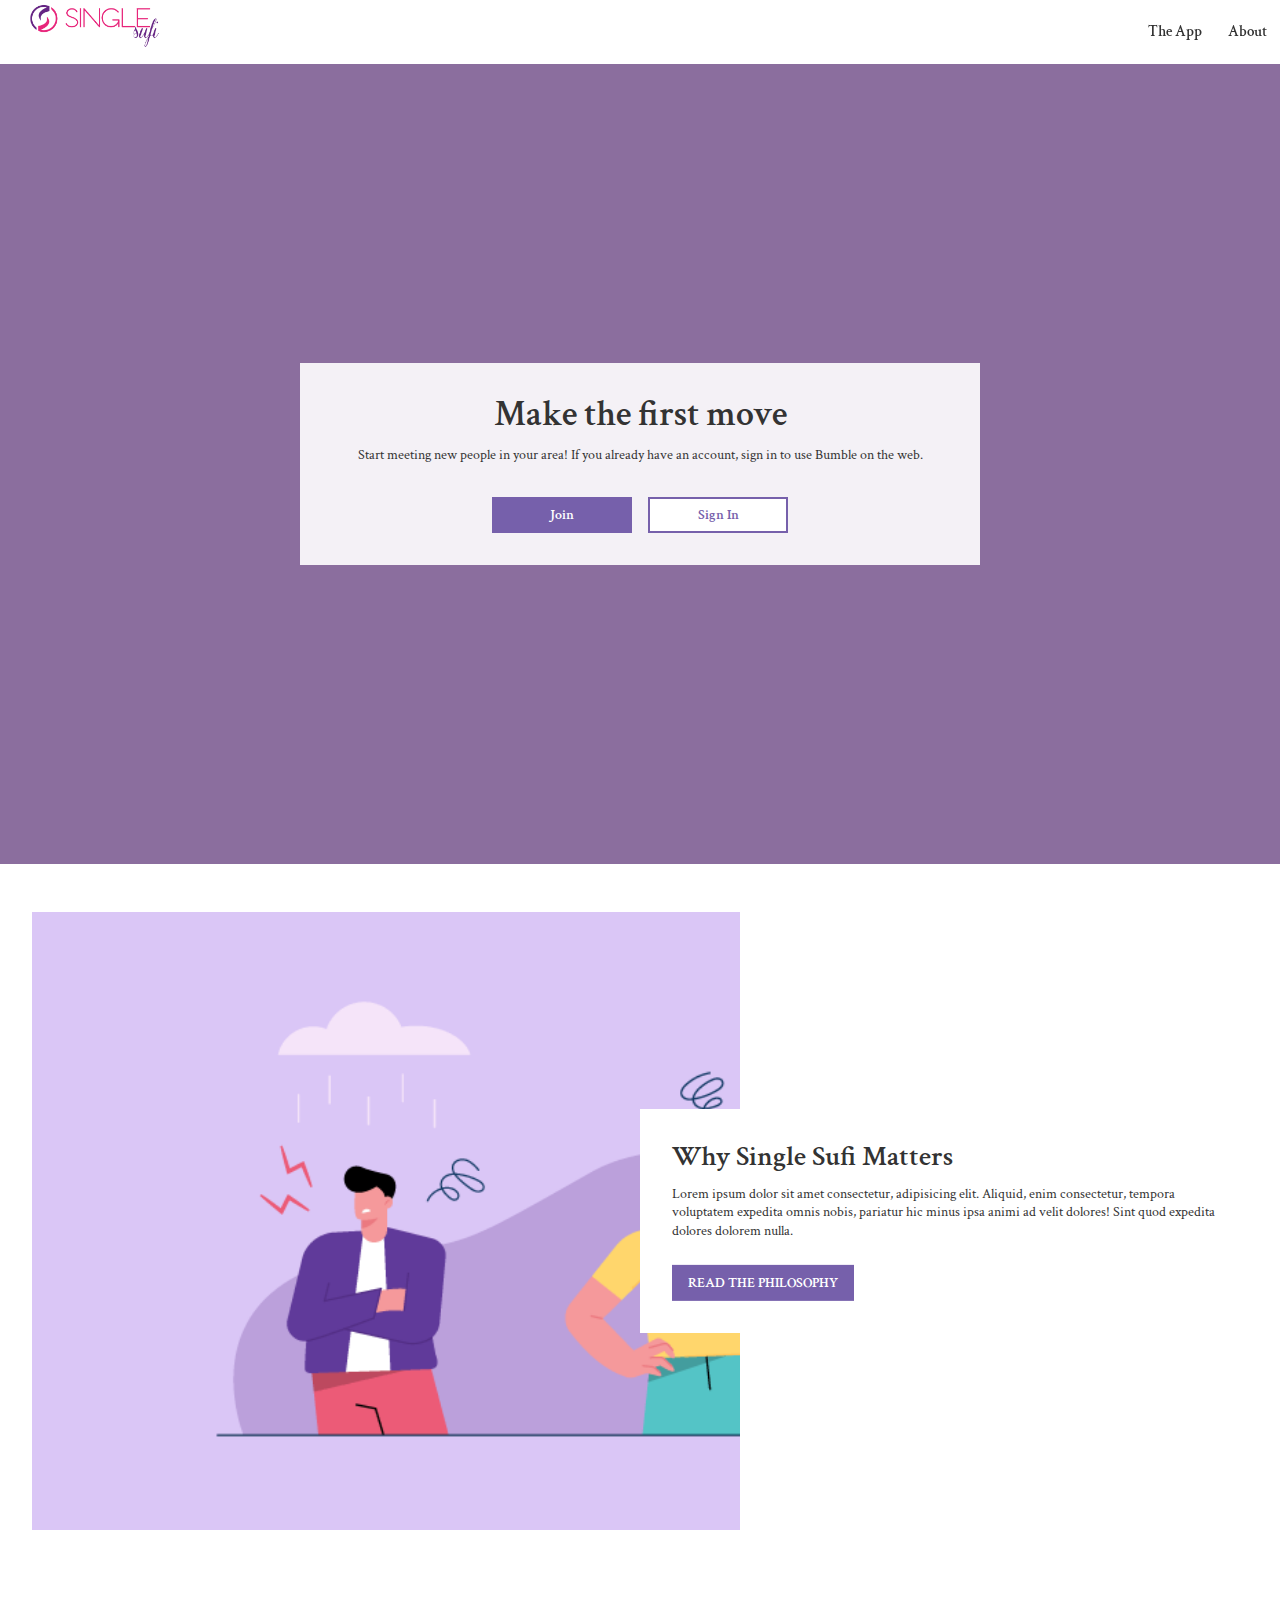
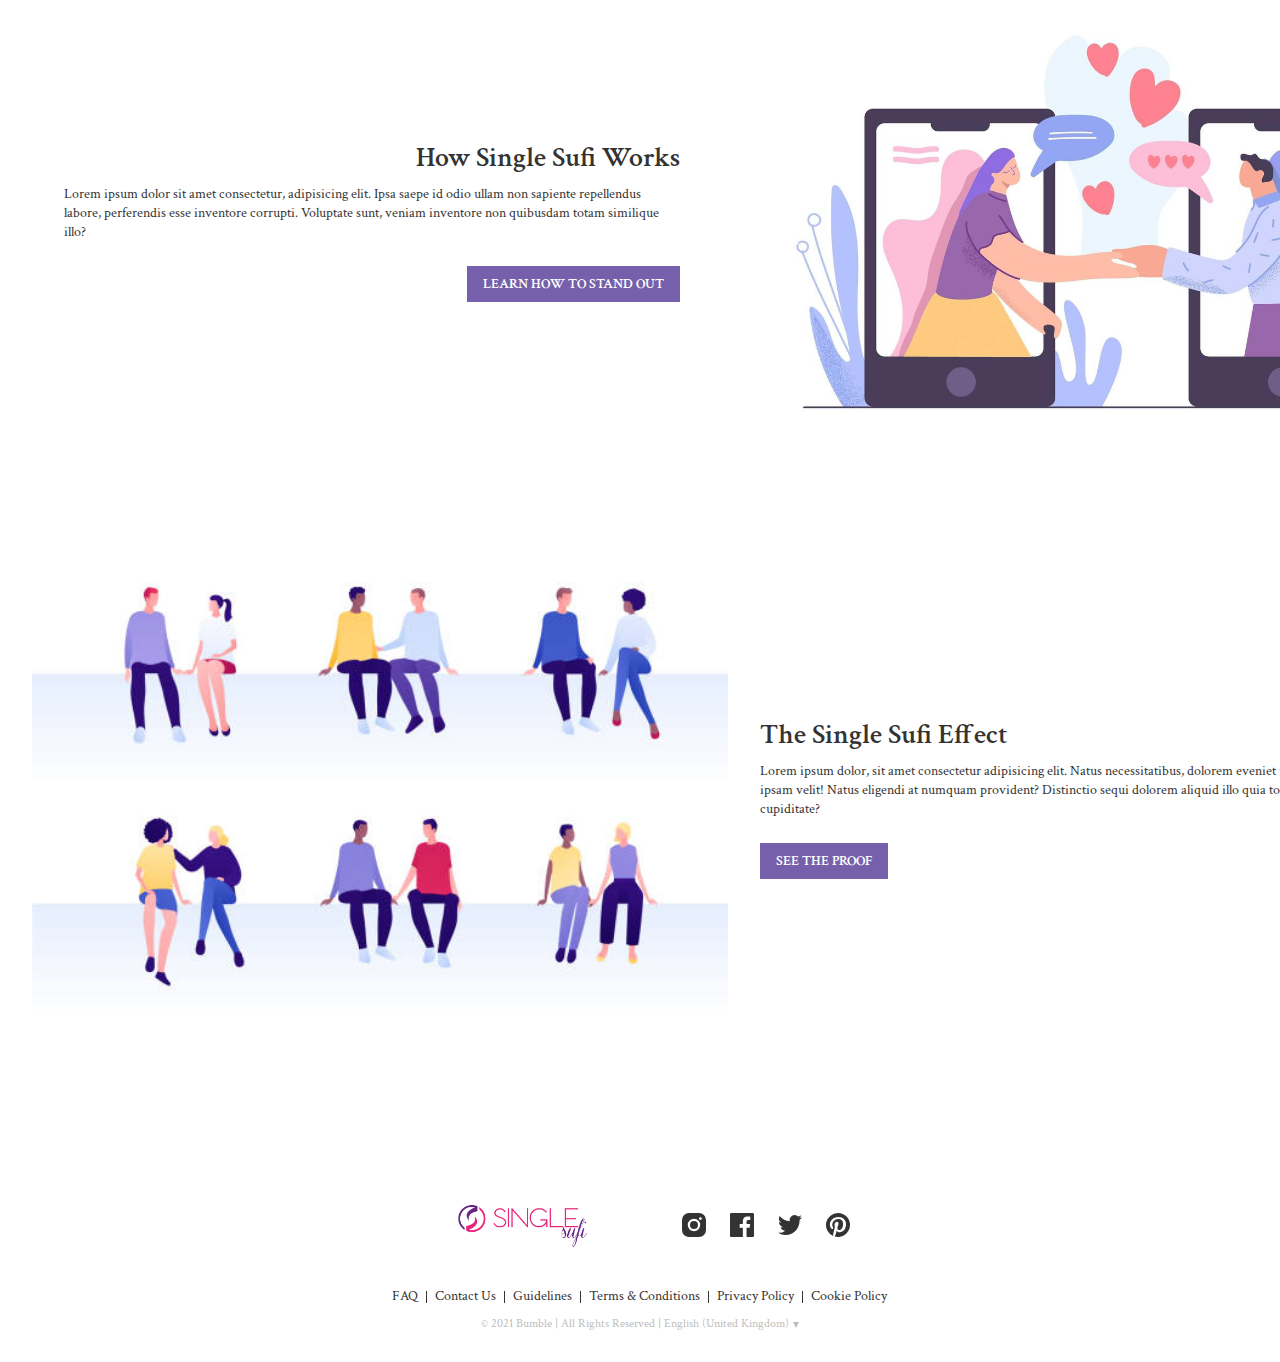
==== commit 6f1af298: "change of about/home pages style" ====
--- a/Bumble - about.html
+++ b/Bumble - about.html
@@ -89,12 +89,14 @@
 <meta name="twitter:site" content="@bumble">     
 <meta name="twitter:app:id:iphone" content="930441707"> 
 <meta name="twitter:app:name:iphone" content="Bumble - Changing the rules of the game.">        
-<title>Bumble - about
+<title>single-sufi - about
 </title> 
 
-<link rel="stylesheet" type="text/css" href="./Bumble - about_files/base-ltr.675dd1ce39a13e09a264.css" media="screen,projection,print"> 
-
-<link rel="stylesheet" type="text/css" href="./Bumble - about_files/fonts.994b90f53189c38e6a68.css" media="screen,projection,print"> 
+<link rel="stylesheet" type="text/css" href="./single-sufi/base-ltr.675dd1ce39a13e09a264.css" media="screen,projection,print"> 
+
+<link rel="preconnect" href="https://fonts.googleapis.com">
+<link rel="preconnect" href="https://fonts.gstatic.com" crossorigin>
+<link href="https://fonts.googleapis.com/css2?family=Crimson+Text:ital,wght@0,400;0,600;0,700;1,400;1,600;1,700&display=swap" rel="stylesheet">
 
 <link rel="shortcut icon" type="image/x-icon" href="https://pd1eu.bumbcdn.com/i/aco/bumble.com/v2/-/moxie/i/favicon.fadd69988ab204002e06.ico"> 
 <!-- Preload app files -->  
@@ -109,17 +111,17 @@
 
 <link rel="prefetch" href="https://pd1eu.bumbcdn.com/i/aco/bumble.com/v2/-/moxie/dist/page.registration.fad51fa61e96c6ec07bf.js">
 
-<script async="" src="./Bumble - about_files/main.89cd5bf4.js.download">
+<script async="" src="./single-sufi/main.89cd5bf4.js.download">
 </script>
-<script type="text/javascript" async="" src="./Bumble - about_files/js" nonce="">
+<script type="text/javascript" async="" src="./single-sufi/js" nonce="">
 </script>
-<script src="./Bumble - about_files/259026827778330" async="">
+<script src="./single-sufi/259026827778330" async="">
 </script>
-<script async="" src="./Bumble - about_files/fbevents.js.download">
+<script async="" src="./single-sufi/fbevents.js.download">
 </script>
-<script async="" src="./Bumble - about_files/analytics.js.download">
+<script async="" src="./single-sufi/analytics.js.download">
 </script>
-<script async="" src="./Bumble - about_files/core.js.download">
+<script async="" src="./single-sufi/core.js.download">
 </script>
 <script nonce=""> var Bumble = { routes: { 'download-app': 'js-form-download-app', 'press-inquiries': 'js-form-press-inquiries', 'partnerships': 'js-form-partnerships', 'contact-us': 'js-form-contact-us', 'security-inquiries': 'js-form-security-inquiries', 'advertising-inquiries': 'js-form-advertising-inquiries' } }; 
 </script> 
@@ -144,7 +146,7 @@
 </noscript> 
 <!-- DO NOT MODIFY --> 
 <!-- Facebook Pixel Code end --> 
-<script defer="" src="./Bumble - about_files/jquery-3.6.0.min.88da75a691bb14e3e3d4.js.download" nonce="">
+<script defer="" src="./single-sufi/jquery-3.6.0.min.88da75a691bb14e3e3d4.js.download" nonce="">
 </script> 
 <meta http-equiv="origin-trial" content="A7jJ/[base64]">
 </head> 
@@ -299,17 +301,74 @@
 
 <div class="header-bar__hero-block"> 
 
-<div class="hero-block js-hero-image  hero-block--sm " style="background-image: url(&quot;https://pd1eu.bumbcdn.com/ssc/static-eu.bumble.com/s2/files/e/2.1.mgfBZES6-elQXZ2rKcYFyee3vW4eTD19e1WcxcvOFUljwSPnY9dH4eckAtLI4EGr-Srohm0cvNtLAdJ56eEfEg/&quot;);" data-image-normal="https://pd1eu.bumbcdn.com/ssc/static-eu.bumble.com/s2/files/e/2.1.mgfBZES6-elQXZ2rKcYFyXXaaKouVhOZ41cd5lVa1U8Uv0801DTShV4iNmsc2CGqlbWJ04WXZ7G_ukqOm9FsJg/" data-image-highres="https://pd1eu.bumbcdn.com/ssc/static-eu.bumble.com/s2/files/e/2.1.mgfBZES6-elQXZ2rKcYFyWfwNKatFf6HLChh_wki7zFvd9tew4CpLkmnyG8TsFCP531sCY3Bqx9BMGnuzoO4Gw/" data-image-webp="https://pd1eu.bumbcdn.com/ssc/static-eu.bumble.com/s2/files/e/2.1.mgfBZES6-elQXZ2rKcYFyee3vW4eTD19e1WcxcvOFUljwSPnY9dH4eckAtLI4EGr-Srohm0cvNtLAdJ56eEfEg/"> 
-
-<div class="hero-block__inner"> 
-
-<div class="hero-block__content"> <h1 class="hero-block__title"> 
-
-<span class="hero-block__title-text">Make the First Move
-</span> </h1>     
-</div> 
-</div> 
-</div>  
+  <div class="hero-block js-hero-image" style="background-image: url()" data-image-normal="" data-image-highres="" data-image-webp="">
+    <div class="hero-block__inner">
+      <div class="hero-block__content">
+        <h1 class="hero-block__title">
+          <span class="hero-block__title-text">Make the first move</span>
+        </h1>
+        <div class="hero-block__text">
+          Start meeting new people in your area! If you already
+          have an account, sign in to use Bumble on the web.
+        </div>
+        <div class="hero-block__action">
+          <div class="hero-block__action-desktop">
+            <div class="app-entry-points">
+              <div class="app-entry-points__action">
+                <a class="button button--block js-event-link" href="https://bumble.com/get-started" data-seo-name="event" data-seo-category="homepage_button" data-seo-action="button_click" data-seo-label="join">
+                  <span class="button__inner">
+                    <span class="button__text">Join</span>
+                  </span>
+                </a>
+              </div>
+              <div class="app-entry-points__action">
+                <a class="
+                    button button--block button--white
+                    js-event-link
+                  " href="https://bumble.com/get-started" data-seo-name="event" data-seo-category="homepage_button" data-seo-action="button_click" data-seo-label="sign-in">
+                  <span class="button__inner">
+                    <span class="button__text">Sign In</span>
+                  </span>
+                </a>
+              </div>
+            </div>
+          </div>
+          <div class="hero-block__action-mobile">
+            <div class="store-buttons">
+              <div class="
+                  store-buttons__item store-buttons__item--android
+                ">
+                <a class="button js-event-link" href="https://app.appsflyer.com/com.bumble.app?pid=googleplayhomepage" target="_blank" data-seo-name="event android-click" data-seo-category="homepage_button" data-seo-action="button_click" data-seo-label="android_download_app" data-source="">
+                  <div class="button__inner">
+                    <span class="button__icon">
+                      <svg class="icon">
+                        <use xlink:href="#icon-google-store"></use>
+                      </svg>
+                    </span>
+                    <span class="button__text">Get Single sufi</span>
+                  </div>
+                </a>
+              </div>
+              <div class="
+                  store-buttons__item store-buttons__item--ios
+                ">
+                <a class="button js-event-link" href="https://app.appsflyer.com/id930441707?pid=appstorehomepage" target="_blank" data-seo-name="event ios-click" data-seo-category="homepage_button" data-seo-action="button_click" data-seo-label="ios_download_app" data-source="">
+                  <div class="button__inner">
+                    <span class="button__icon">
+                      <svg class="icon">
+                        <use xlink:href="#icon-apple"></use>
+                      </svg>
+                    </span>
+                    <span class="button__text">Get Single sufi</span>
+                  </div>
+                </a>
+              </div>
+            </div>
+          </div>
+        </div>
+      </div>
+    </div>
+  </div>
 </div> 
 </div> 
 </div> 
@@ -324,7 +383,7 @@
 
 <div class="promo__media"> 
 
-<div class="promo__media-image js-promo-image" style="background-image: url(&quot;https://pd1eu.bumbcdn.com/ssc/static-eu.bumble.com/s3/files/e/2.1.mgfBZES6-elQXZ2rKcYFySsb4_Pr6qyIO98Xtf9ZjKO_QUzWjATBd54N43gmkszAuDOmm0bWgbSmAaYySI4Wgg/&quot;);" data-image-normal="https://pd1eu.bumbcdn.com/ssc/static-eu.bumble.com/s3/files/e/2.1.mgfBZES6-elQXZ2rKcYFyaPs2JvXkopaHrzDt18SpxkGkBjyJxHkL1r01V4LTV0FUC80H4yAyouEUmxicIlVnw/" data-image-highres="https://pd1eu.bumbcdn.com/ssc/static-eu.bumble.com/s3/files/e/2.1.mgfBZES6-elQXZ2rKcYFyc2Ex7uN0_v2MUts54Q40hVcsLy0KTJiuUWCcM22A6rngfnyEzJadzTRH6CmF4PXSw/" data-image-webp="https://pd1eu.bumbcdn.com/ssc/static-eu.bumble.com/s3/files/e/2.1.mgfBZES6-elQXZ2rKcYFySsb4_Pr6qyIO98Xtf9ZjKO_QUzWjATBd54N43gmkszAuDOmm0bWgbSmAaYySI4Wgg/">
+<div class="promo__media-image" style="background-image: url(image/difficult-people-at-work.png);" data-image-normal="https://pd1eu.bumbcdn.com/ssc/static-eu.bumble.com/s3/files/e/2.1.mgfBZES6-elQXZ2rKcYFyaPs2JvXkopaHrzDt18SpxkGkBjyJxHkL1r01V4LTV0FUC80H4yAyouEUmxicIlVnw/" data-image-highres="https://pd1eu.bumbcdn.com/ssc/static-eu.bumble.com/s3/files/e/2.1.mgfBZES6-elQXZ2rKcYFyc2Ex7uN0_v2MUts54Q40hVcsLy0KTJiuUWCcM22A6rngfnyEzJadzTRH6CmF4PXSw/" data-image-webp="https://pd1eu.bumbcdn.com/ssc/static-eu.bumble.com/s3/files/e/2.1.mgfBZES6-elQXZ2rKcYFySsb4_Pr6qyIO98Xtf9ZjKO_QUzWjATBd54N43gmkszAuDOmm0bWgbSmAaYySI4Wgg/">
 </div> 
 </div> 
 
@@ -347,7 +406,7 @@
 
 <div class="promo__media"> 
 
-<div class="promo__media-image js-promo-image" style="background-image: url(&quot;https://pd1eu.bumbcdn.com/ssc/static-eu.bumble.com/s3/files/e/2.1.mgfBZES6-elQXZ2rKcYFyZtI3yTw-L0ysNsb4_zRPBurTpkXkgmA8ul6f6-4SA8SCxDc6ocYNIUhOmuCUgzMHQ/&quot;);" data-image-normal="https://pd1eu.bumbcdn.com/ssc/static-eu.bumble.com/s3/files/e/2.1.mgfBZES6-elQXZ2rKcYFyZdy7KY5qiFkS8BgxJ1bDsCptiHgjs7dNPyFNRkb7ez8jK9yK2XqIDMbB0q0JYzTdg/" data-image-highres="https://pd1eu.bumbcdn.com/ssc/static-eu.bumble.com/s3/files/e/2.1.mgfBZES6-elQXZ2rKcYFyfyDRYPjscMu08TW_Pe31O1yDqIrcpMyw5LOJN8aasmUwE8MXpCSvueIOjeCsr80Hg/" data-image-webp="https://pd1eu.bumbcdn.com/ssc/static-eu.bumble.com/s3/files/e/2.1.mgfBZES6-elQXZ2rKcYFyZtI3yTw-L0ysNsb4_zRPBurTpkXkgmA8ul6f6-4SA8SCxDc6ocYNIUhOmuCUgzMHQ/">
+<div class="promo__media-image" style="background-image: url(image/man-and-woman-holding-hands-meeting-on-dating-app-vector.jpg);" data-image-normal="https://pd1eu.bumbcdn.com/ssc/static-eu.bumble.com/s3/files/e/2.1.mgfBZES6-elQXZ2rKcYFyZdy7KY5qiFkS8BgxJ1bDsCptiHgjs7dNPyFNRkb7ez8jK9yK2XqIDMbB0q0JYzTdg/" data-image-highres="https://pd1eu.bumbcdn.com/ssc/static-eu.bumble.com/s3/files/e/2.1.mgfBZES6-elQXZ2rKcYFyfyDRYPjscMu08TW_Pe31O1yDqIrcpMyw5LOJN8aasmUwE8MXpCSvueIOjeCsr80Hg/" data-image-webp="https://pd1eu.bumbcdn.com/ssc/static-eu.bumble.com/s3/files/e/2.1.mgfBZES6-elQXZ2rKcYFyZtI3yTw-L0ysNsb4_zRPBurTpkXkgmA8ul6f6-4SA8SCxDc6ocYNIUhOmuCUgzMHQ/">
 </div> 
 </div> 
 
@@ -372,7 +431,7 @@
 
 <div class="promo__media"> 
 
-<div class="promo__media-image js-promo-image" style="background-image: url(&quot;https://pd1eu.bumbcdn.com/ssc/static-eu.bumble.com/s1/files/e/2.1.mgfBZES6-elQXZ2rKcYFyWaXyRVEf6_PF9LnOdiORukDBMrfIM9P5L9V6Aa8ya-VWaP3vz9Fb2AfYBzxSUaljQ/&quot;);" data-image-normal="https://pd1eu.bumbcdn.com/ssc/static-eu.bumble.com/s1/files/e/2.1.mgfBZES6-elQXZ2rKcYFyRiO0MuFNCVfKi7wNiJJf_z0Tevd2re_zvqi07Y9SA6k14LCmAK_5rnN_Hz00QtqFA/" data-image-highres="https://pd1eu.bumbcdn.com/ssc/static-eu.bumble.com/s1/files/e/2.1.mgfBZES6-elQXZ2rKcYFyZqCKhewrKAVxEmUSp18O5wSgQiQoHsNs7ESedzC_Tq8w8tMcw14dNzNMRvB4l0HDA/" data-image-webp="https://pd1eu.bumbcdn.com/ssc/static-eu.bumble.com/s1/files/e/2.1.mgfBZES6-elQXZ2rKcYFyWaXyRVEf6_PF9LnOdiORukDBMrfIM9P5L9V6Aa8ya-VWaP3vz9Fb2AfYBzxSUaljQ/">
+<div class="promo__media-image " style="background-image: url(image/istockphoto-1257151776-612x612.jpg);" data-image-normal="https://pd1eu.bumbcdn.com/ssc/static-eu.bumble.com/s1/files/e/2.1.mgfBZES6-elQXZ2rKcYFyRiO0MuFNCVfKi7wNiJJf_z0Tevd2re_zvqi07Y9SA6k14LCmAK_5rnN_Hz00QtqFA/" data-image-highres="https://pd1eu.bumbcdn.com/ssc/static-eu.bumble.com/s1/files/e/2.1.mgfBZES6-elQXZ2rKcYFyZqCKhewrKAVxEmUSp18O5wSgQiQoHsNs7ESedzC_Tq8w8tMcw14dNzNMRvB4l0HDA/" data-image-webp="https://pd1eu.bumbcdn.com/ssc/static-eu.bumble.com/s1/files/e/2.1.mgfBZES6-elQXZ2rKcYFyWaXyRVEf6_PF9LnOdiORukDBMrfIM9P5L9V6Aa8ya-VWaP3vz9Fb2AfYBzxSUaljQ/">
 </div> 
 </div> 
 
@@ -416,24 +475,45 @@
 
 <div class="footer__sections"> 
 
-<div class="footer__section footer__section--social"> 
-
-<div class="footer__logo"> 
-    <a href="https://bumble.com/en/" class="logo" title="Home"> 
-        <!-- <svg><use xlink:href="#logo"></use></svg>  -->
-        <img src="image/logo transperancy.png" alt="">
-    </a> 
-</div> 
-
-<div class="footer__accounts"> 
-<ul class="social-links"> 
-<li class="social-links__item"> <a href="https://instagram.com/bumble/" class="social-links__link"> <svg class="icon"> <use xlink:href="#icon-instagram"></use> </svg> </a> </li> 
-<li class="social-links__item"> <a href="https://www.facebook.com/bumbleapp/" class="social-links__link"> <svg class="icon"> <use xlink:href="#icon-facebook"></use> </svg> </a> </li> 
-<li class="social-links__item"> <a href="https://twitter.com/bumble" class="social-links__link"> <svg class="icon"> <use xlink:href="#icon-twitter"></use> </svg> </a> </li> 
-<li class="social-links__item"> <a href="https://www.pinterest.com/bumbleapp/" class="social-links__link"> <svg class="icon"> <use xlink:href="#icon-pinterest"></use> </svg> </a> </li> 
-</ul> 
-</div> 
-</div> 
+  <div class="footer__section footer__section--social">
+    <div class="footer__logo">
+      <a href="https://bumble.com/en/" class="logo" title="Home">
+        <img class="pageLogo" src="./single-sufi-date-files/logoTransperancy.png" alt="logo">
+      </a>
+    </div>
+    <div class="footer__accounts">
+      <ul class="social-links">
+        <li class="social-links__item">
+          <a href="https://instagram.com/bumble/" class="social-links__link">
+            <svg class="icon">
+              <use xlink:href="#icon-instagram"></use>
+            </svg>
+          </a>
+        </li>
+        <li class="social-links__item">
+          <a href="https://www.facebook.com/bumbleapp/" class="social-links__link">
+            <svg class="icon">
+              <use xlink:href="#icon-facebook"></use>
+            </svg>
+          </a>
+        </li>
+        <li class="social-links__item">
+          <a href="https://twitter.com/bumble" class="social-links__link">
+            <svg class="icon">
+              <use xlink:href="#icon-twitter"></use>
+            </svg>
+          </a>
+        </li>
+        <li class="social-links__item">
+          <a href="https://www.pinterest.com/bumbleapp/" class="social-links__link">
+            <svg class="icon">
+              <use xlink:href="#icon-pinterest"></use>
+            </svg>
+          </a>
+        </li>
+      </ul>
+    </div>
+  </div> 
 
 <div class="footer__section footer__section--main"> 
 <ul class="footer-menu" role="navigation"> 
@@ -557,7 +637,12 @@
 
 <div class="mobile-navigation__bar">  
 
-<div class="mobile-navigation__logo"> <a href="https://bumble.com/en/" class="logo" title="Home"> <svg> <use xlink:href="#logo"></use> </svg> </a> 
+<div class="mobile-navigation__logo"> 
+  <div class="header__logo"> 
+    <a class="logo" href="https://bumble.com/en/" title="HOME">
+        <img class="pageLogo" src="image/logo.png" alt="logo">
+    </a> 
+</div>
 </div>  
 
 <div class="mobile-navigation__control"> 
@@ -581,74 +666,68 @@
 
 <div class="mobile-navigation__panel"> 
 
-<div class="mobile-navigation__menu">  
-<ul class="mobile-menu" role="navigation">  
-<li class="mobile-menu__item mobile-menu__item--dropdown  is-disabled"> <a class="mobile-menu__link" href="https://bumble.com/en/about"> 
-
-<span class="mobile-menu__link-text">The App
-</span> </a> 
-
-<div class="mobile-menu__dropdown"> 
-<ul class="mobile-dropdown">  
-<li class="mobile-dropdown__item "> <a class="mobile-dropdown__link" href="https://bumble.com/en/date"> 
-
-<span class="mobile-dropdown__link-text">DATE
-</span> </a> </li>   
-<li class="mobile-dropdown__item "> <a class="mobile-dropdown__link" href="https://bumble.com/en/bff"> 
-
-<span class="mobile-dropdown__link-text">BFF
-</span> </a> </li>   
-<li class="mobile-dropdown__item "> <a class="mobile-dropdown__link" href="https://bumble.com/en/bizz"> 
-
-<span class="mobile-dropdown__link-text">BIZZ
-</span> </a> </li>  
-</ul> 
-</div> </li>    
-<li class="mobile-menu__item "> <a class="mobile-menu__link" href="https://thebeehive.bumble.com/ambassadors"> 
-
-<span class="mobile-menu__link-text">Ambassadors
-</span> </a> </li>   
-<li class="mobile-menu__item "> <a class="mobile-menu__link" href="https://bumble.com/en/the-buzz/"> 
-
-<span class="mobile-menu__link-text">The Buzz
-</span> </a> </li>    
-<li class="mobile-menu__item  is-active "> <a class="mobile-menu__link" href="https://bumble.com/en/about"> 
-
-<span class="mobile-menu__link-text">About
-</span> </a> </li>  
-</ul>  
-</div> 
+ 
+
+
+
+  <div class="mobile-navigation__menu">
+    <ul class="mobile-menu" role="navigation">
+      <li class="mobile-menu__item mobile-menu__item--dropdown is-disabled">
+        <a class="mobile-menu__link" href="https://bumble.com/en/">
+          <span class="mobile-menu__link-text">The App</span>
+        </a>
+        <div class="mobile-menu__dropdown">
+          <ul class="mobile-dropdown">
+            <li class="mobile-dropdown__item">
+              <a class="mobile-dropdown__link" href="https://bumble.com/en/date">
+                <span class="mobile-dropdown__link-text">DATE</span>
+              </a>
+            </li>
+          </ul>
+        </div>
+      </li>
+      <li class="mobile-menu__item">
+        <a class="mobile-menu__link" href="https://bumble.com/en/about">
+          <span class="mobile-menu__link-text">About</span>
+        </a>
+      </li>
+    </ul>
+  </div>
 
 <div class="mobile-navigation__footer"> 
 
 <div class="mobile-navigation__download-app"> 
 
-<div class="download-app">  
-
-<div class="download-app__item download-app__item--android"> <a class="button button--black js-event-link" href="https://app.appsflyer.com/com.bumble.app?pid=googleplayhomepage" target="_blank" data-seo-name="event android-click" data-seo-category="homepage_button" data-seo-action="button_click" data-seo-label="android_download_app" data-source=""> 
-
-<div class="button__inner"> 
-
-<div class="button__icon"> <i class="icon"> <svg class="icon__content"><use xlink:href="#icon-google-store"></use> </svg> </i> 
-</div> 
-
-<div class="button__text">Get Bumble
-</div> 
-</div> </a> 
-</div>   
-
-<div class="download-app__item download-app__item--ios"> <a class="button button--black js-event-link" href="https://app.appsflyer.com/id930441707?pid=appstorehomepage" target="_blank" data-seo-name="event ios-click" data-seo-category="homepage_button" data-seo-action="button_click" data-seo-label="ios_download_app" data-source=""> 
-
-<div class="button__inner"> 
-
-<div class="button__icon"> <i class="icon"> <svg class="icon__content"><use xlink:href="#icon-apple"></use> </svg> </i> 
-</div> 
-
-<div class="button__text">Get Single Sufi
-</div> 
-</div> </a> 
-</div>  
-</div> 
+  <div class="download-app">
+    <div class="download-app__item download-app__item--android">
+      <a class="button button--black js-event-link" href="https://app.appsflyer.com/com.bumble.app?pid=googleplayhomepage" target="_blank" data-seo-name="event android-click" data-seo-category="homepage_button" data-seo-action="button_click" data-seo-label="android_download_app" data-source="">
+        <div class="button__inner">
+          <div class="button__icon">
+            <i class="icon">
+              <svg class="icon__content">
+                <use xlink:href="#icon-google-store"></use>
+              </svg>
+            </i>
+          </div>
+          <div class="button__text">Get Single sufi</div>
+        </div>
+      </a>
+    </div>
+    <div class="download-app__item download-app__item--ios">
+      <a class="button button--black js-event-link" href="https://app.appsflyer.com/id930441707?pid=appstorehomepage" target="_blank" data-seo-name="event ios-click" data-seo-category="homepage_button" data-seo-action="button_click" data-seo-label="ios_download_app" data-source="">
+        <div class="button__inner">
+          <div class="button__icon">
+            <i class="icon">
+              <svg class="icon__content">
+                <use xlink:href="#icon-apple"></use>
+              </svg>
+            </i>
+          </div>
+          <div class="button__text">Get Bumble</div>
+        </div>
+      </a>
+    </div>
+  </div> 
 </div> 
 
 <div class="mobile-navigation__social-links"> 
@@ -660,7 +739,7 @@
 </ul> 
 </div> 
 </div> 
-</div> 
+ 
 </div>  
 
 <div class="modal js-modal"> 
@@ -716,7 +795,7 @@
 
 <div class="modal-content-wrapper" style="display: none" area-hidden="true">
 </div> 
-<script defer="" src="./Bumble - about_files/app.93ccf163ff79887d45fc.js.download" nonce="">
+<script defer="" src="./single-sufi/app.93ccf163ff79887d45fc.js.download" nonce="">
 </script> 
 <script nonce=""> $vars={"rt":"69c1d0855dfa4a373edeefa1f54eb277","captcha_url":"https:\/\/bumble.com\/reg_code.phtml?rt=69c1d0855dfa4a373edeefa1f54eb277&place=28"}; 
 </script>    
--- a/single-sufi/base-ltr.675dd1ce39a13e09a264.css
+++ b/single-sufi/base-ltr.675dd1ce39a13e09a264.css
@@ -0,0 +1,152 @@
+@charset "UTF-8";@-webkit-keyframes swiper-preloader-spin{to{-webkit-transform:rotate(360deg);transform:rotate(360deg)}}@keyframes swiper-preloader-spin{to{-webkit-transform:rotate(360deg);transform:rotate(360deg)}}@-webkit-keyframes rotating{0%{-webkit-transform:rotate(0deg);transform:rotate(0deg)}to{-webkit-transform:rotate(360deg);transform:rotate(360deg)}}@keyframes rotating{0%{-webkit-transform:rotate(0deg);transform:rotate(0deg)}to{-webkit-transform:rotate(360deg);transform:rotate(360deg)}}.swiper-container{margin:0 auto;position:relative;overflow:hidden;list-style:none;padding:0;z-index:1}.swiper-container-no-flexbox .swiper-slide{float:left}.swiper-container-vertical>.swiper-wrapper{-webkit-flex-direction:column;flex-direction:column}.swiper-slide,.swiper-wrapper{width:100%;height:100%;position:relative;transition-property:transform;transition-property:transform,-webkit-transform}.swiper-wrapper{z-index:1;display:-webkit-flex;display:flex;box-sizing:content-box}.swiper-container-android .swiper-slide,.swiper-wrapper{-webkit-transform:translate3d(0,0,0);transform:translate3d(0,0,0)}.swiper-container-multirow>.swiper-wrapper{-webkit-flex-wrap:wrap;flex-wrap:wrap}.swiper-container-free-mode>.swiper-wrapper{transition-timing-function:ease-out;margin:0 auto}.swiper-slide{-webkit-flex-shrink:0;flex-shrink:0}.swiper-invisible-blank-slide{visibility:hidden}.swiper-container-autoheight,.swiper-container-autoheight .swiper-slide{height:auto}.swiper-container-autoheight .swiper-wrapper{-webkit-align-items:flex-start;align-items:flex-start;transition-property:transform,height;transition-property:transform,height,-webkit-transform}.swiper-container-3d{-webkit-perspective:1200px;perspective:1200px}.swiper-container-3d .swiper-cube-shadow,.swiper-container-3d .swiper-slide,.swiper-container-3d .swiper-slide-shadow-bottom,.swiper-container-3d .swiper-slide-shadow-left,.swiper-container-3d .swiper-slide-shadow-right,.swiper-container-3d .swiper-slide-shadow-top,.swiper-container-3d .swiper-wrapper{-webkit-transform-style:preserve-3d;transform-style:preserve-3d}.swiper-container-3d .swiper-slide-shadow-bottom,.swiper-container-3d .swiper-slide-shadow-left,.swiper-container-3d .swiper-slide-shadow-right,.swiper-container-3d .swiper-slide-shadow-top{position:absolute;left:0;top:0;width:100%;height:100%;pointer-events:none;z-index:10}.swiper-container-3d .swiper-slide-shadow-left{background-image:linear-gradient(to left,rgba(0,0,0,.5),transparent)}.swiper-container-3d .swiper-slide-shadow-right{background-image:linear-gradient(to right,rgba(0,0,0,.5),transparent)}.swiper-container-3d .swiper-slide-shadow-top{background-image:linear-gradient(to top,rgba(0,0,0,.5),transparent)}.swiper-container-3d .swiper-slide-shadow-bottom{background-image:linear-gradient(to bottom,rgba(0,0,0,.5),transparent)}.swiper-container-wp8-horizontal,.swiper-container-wp8-horizontal>.swiper-wrapper{touch-action:pan-y}.swiper-container-wp8-vertical,.swiper-container-wp8-vertical>.swiper-wrapper{touch-action:pan-x}.swiper-button-next,.swiper-button-prev{position:absolute;top:50%;width:27px;height:44px;margin-top:-22px;z-index:10;cursor:pointer;background-size:27px 44px;background-position:center;background-repeat:no-repeat}.swiper-button-next.swiper-button-disabled,.swiper-button-prev.swiper-button-disabled{opacity:.35;cursor:auto;pointer-events:none}.swiper-button-prev,.swiper-container-rtl .swiper-button-next{background-image:url("data:image/svg+xml;charset=utf-8,%3Csvg%20xmlns%3D'http%3A%2F%2Fwww.w3.org%2F2000%2Fsvg'%20viewBox%3D'0%200%2027%2044'%3E%3Cpath%20d%3D'M0%2C22L22%2C0l2.1%2C2.1L4.2%2C22l19.9%2C19.9L22%2C44L0%2C22L0%2C22L0%2C22z'%20fill%3D'%23007aff'%2F%3E%3C%2Fsvg%3E");left:10px;right:auto}.swiper-button-next,.swiper-container-rtl .swiper-button-prev{background-image:url("data:image/svg+xml;charset=utf-8,%3Csvg%20xmlns%3D'http%3A%2F%2Fwww.w3.org%2F2000%2Fsvg'%20viewBox%3D'0%200%2027%2044'%3E%3Cpath%20d%3D'M27%2C22L27%2C22L5%2C44l-2.1-2.1L22.8%2C22L2.9%2C2.1L5%2C0L27%2C22L27%2C22z'%20fill%3D'%23007aff'%2F%3E%3C%2Fsvg%3E");right:10px;left:auto}.swiper-button-prev.swiper-button-white,.swiper-container-rtl .swiper-button-next.swiper-button-white{background-image:url("data:image/svg+xml;charset=utf-8,%3Csvg%20xmlns%3D'http%3A%2F%2Fwww.w3.org%2F2000%2Fsvg'%20viewBox%3D'0%200%2027%2044'%3E%3Cpath%20d%3D'M0%2C22L22%2C0l2.1%2C2.1L4.2%2C22l19.9%2C19.9L22%2C44L0%2C22L0%2C22L0%2C22z'%20fill%3D'%23ffffff'%2F%3E%3C%2Fsvg%3E")}.swiper-button-next.swiper-button-white,.swiper-container-rtl .swiper-button-prev.swiper-button-white{background-image:url("data:image/svg+xml;charset=utf-8,%3Csvg%20xmlns%3D'http%3A%2F%2Fwww.w3.org%2F2000%2Fsvg'%20viewBox%3D'0%200%2027%2044'%3E%3Cpath%20d%3D'M27%2C22L27%2C22L5%2C44l-2.1-2.1L22.8%2C22L2.9%2C2.1L5%2C0L27%2C22L27%2C22z'%20fill%3D'%23ffffff'%2F%3E%3C%2Fsvg%3E")}.swiper-button-prev.swiper-button-black,.swiper-container-rtl .swiper-button-next.swiper-button-black{background-image:url("data:image/svg+xml;charset=utf-8,%3Csvg%20xmlns%3D'http%3A%2F%2Fwww.w3.org%2F2000%2Fsvg'%20viewBox%3D'0%200%2027%2044'%3E%3Cpath%20d%3D'M0%2C22L22%2C0l2.1%2C2.1L4.2%2C22l19.9%2C19.9L22%2C44L0%2C22L0%2C22L0%2C22z'%20fill%3D'%23000000'%2F%3E%3C%2Fsvg%3E")}.swiper-button-next.swiper-button-black,.swiper-container-rtl .swiper-button-prev.swiper-button-black{background-image:url("data:image/svg+xml;charset=utf-8,%3Csvg%20xmlns%3D'http%3A%2F%2Fwww.w3.org%2F2000%2Fsvg'%20viewBox%3D'0%200%2027%2044'%3E%3Cpath%20d%3D'M27%2C22L27%2C22L5%2C44l-2.1-2.1L22.8%2C22L2.9%2C2.1L5%2C0L27%2C22L27%2C22z'%20fill%3D'%23000000'%2F%3E%3C%2Fsvg%3E")}.swiper-pagination{position:absolute;text-align:center;transition:300ms opacity;-webkit-transform:translate3d(0,0,0);transform:translate3d(0,0,0);z-index:10}.swiper-pagination.swiper-pagination-hidden{opacity:0}.swiper-container-horizontal>.swiper-pagination-bullets,.swiper-pagination-custom,.swiper-pagination-fraction{bottom:10px;left:0;width:100%}.swiper-pagination-bullets-dynamic{overflow:hidden;font-size:0}.swiper-pagination-bullets-dynamic .swiper-pagination-bullet{-webkit-transform:scale(.33);transform:scale(.33);position:relative}.swiper-pagination-bullets-dynamic .swiper-pagination-bullet-active{-webkit-transform:scale(1);transform:scale(1)}.swiper-pagination-bullets-dynamic .swiper-pagination-bullet-active-prev{-webkit-transform:scale(.66);transform:scale(.66)}.swiper-pagination-bullets-dynamic .swiper-pagination-bullet-active-prev-prev{-webkit-transform:scale(.33);transform:scale(.33)}.swiper-pagination-bullets-dynamic .swiper-pagination-bullet-active-next{-webkit-transform:scale(.66);transform:scale(.66)}.swiper-pagination-bullets-dynamic .swiper-pagination-bullet-active-next-next{-webkit-transform:scale(.33);transform:scale(.33)}.swiper-pagination-bullet{width:8px;height:8px;display:inline-block;border-radius:100%;background:#000;opacity:.2}button.swiper-pagination-bullet{border:0;margin:0;padding:0;box-shadow:none;-webkit-appearance:none;-moz-appearance:none;appearance:none}.swiper-pagination-clickable .swiper-pagination-bullet,button{cursor:pointer}.swiper-pagination-bullet-active{opacity:1;background:#007aff}.swiper-container-vertical>.swiper-pagination-bullets{right:10px;top:50%;-webkit-transform:translate3d(0,-50%,0);transform:translate3d(0,-50%,0)}.swiper-container-vertical>.swiper-pagination-bullets .swiper-pagination-bullet{margin:6px 0;display:block}.swiper-container-vertical>.swiper-pagination-bullets.swiper-pagination-bullets-dynamic{top:50%;-webkit-transform:translateY(-50%);transform:translateY(-50%);width:8px}.swiper-container-vertical>.swiper-pagination-bullets.swiper-pagination-bullets-dynamic .swiper-pagination-bullet{display:inline-block;transition:200ms transform,200ms top;transition:200ms transform,200ms top,200ms -webkit-transform}.swiper-container-horizontal>.swiper-pagination-bullets .swiper-pagination-bullet{margin:0 4px}.swiper-container-horizontal>.swiper-pagination-bullets.swiper-pagination-bullets-dynamic{left:50%;-webkit-transform:translateX(-50%);transform:translateX(-50%);white-space:nowrap}.swiper-container-horizontal>.swiper-pagination-bullets.swiper-pagination-bullets-dynamic .swiper-pagination-bullet{transition:200ms transform,200ms left;transition:200ms transform,200ms left,200ms -webkit-transform}.swiper-container-horizontal.swiper-container-rtl>.swiper-pagination-bullets-dynamic .swiper-pagination-bullet{transition:200ms transform,200ms right;transition:200ms transform,200ms right,200ms -webkit-transform}.swiper-pagination-progressbar{background:rgba(0,0,0,.25);position:absolute}.swiper-pagination-progressbar .swiper-pagination-progressbar-fill{background:#007aff;position:absolute;left:0;top:0;width:100%;height:100%;-webkit-transform:scale(0);transform:scale(0);-webkit-transform-origin:left top;transform-origin:left top}.swiper-container-rtl .swiper-pagination-progressbar .swiper-pagination-progressbar-fill{-webkit-transform-origin:right top;transform-origin:right top}.swiper-container-horizontal>.swiper-pagination-progressbar{width:100%;height:4px;left:0;top:0}.swiper-container-vertical>.swiper-pagination-progressbar{width:4px;height:100%;left:0;top:0}.swiper-pagination-progressbar.swiper-pagination-white .swiper-pagination-progressbar-fill,.swiper-pagination-white .swiper-pagination-bullet-active{background:#fff}.swiper-pagination-progressbar.swiper-pagination-white{background:rgba(255,255,255,.25)}.swiper-pagination-black .swiper-pagination-bullet-active,.swiper-pagination-progressbar.swiper-pagination-black .swiper-pagination-progressbar-fill{background:#000}.swiper-pagination-progressbar.swiper-pagination-black{background:rgba(0,0,0,.25)}.swiper-scrollbar{border-radius:10px;position:relative;-ms-touch-action:none;background:rgba(0,0,0,.1)}.swiper-container-horizontal>.swiper-scrollbar{position:absolute;left:1%;bottom:3px;z-index:50;height:5px;width:98%}.swiper-container-vertical>.swiper-scrollbar{position:absolute;right:3px;top:1%;z-index:50;width:5px;height:98%}.swiper-scrollbar-drag{height:100%;width:100%;position:relative;background:rgba(0,0,0,.5);border-radius:10px;left:0;top:0}.swiper-scrollbar-cursor-drag{cursor:move}.swiper-zoom-container{width:100%;height:100%;display:-webkit-flex;display:flex;-webkit-justify-content:center;justify-content:center;-webkit-align-items:center;align-items:center;text-align:center}.swiper-zoom-container>canvas,.swiper-zoom-container>img,.swiper-zoom-container>svg{max-width:100%;max-height:100%;object-fit:contain}.swiper-slide-zoomed{cursor:move}.swiper-lazy-preloader{width:42px;height:42px;position:absolute;left:50%;top:50%;margin-left:-21px;margin-top:-21px;z-index:10;-webkit-transform-origin:50%;transform-origin:50%;-webkit-animation:swiper-preloader-spin 1s steps(12,end) infinite;animation:swiper-preloader-spin 1s steps(12,end) infinite}.swiper-lazy-preloader:after{display:block;content:'';width:100%;height:100%;background-image:url("data:image/svg+xml;charset=utf-8,%3Csvg%20viewBox%3D'0%200%20120%20120'%20xmlns%3D'http%3A%2F%2Fwww.w3.org%2F2000%2Fsvg'%20xmlns%3Axlink%3D'http%3A%2F%2Fwww.w3.org%2F1999%2Fxlink'%3E%3Cdefs%3E%3Cline%20id%3D'l'%20x1%3D'60'%20x2%3D'60'%20y1%3D'7'%20y2%3D'27'%20stroke%3D'%236c6c6c'%20stroke-width%3D'11'%20stroke-linecap%3D'round'%2F%3E%3C%2Fdefs%3E%3Cg%3E%3Cuse%20xlink%3Ahref%3D'%23l'%20opacity%3D'.27'%2F%3E%3Cuse%20xlink%3Ahref%3D'%23l'%20opacity%3D'.27'%20transform%3D'rotate(30%2060%2C60)'%2F%3E%3Cuse%20xlink%3Ahref%3D'%23l'%20opacity%3D'.27'%20transform%3D'rotate(60%2060%2C60)'%2F%3E%3Cuse%20xlink%3Ahref%3D'%23l'%20opacity%3D'.27'%20transform%3D'rotate(90%2060%2C60)'%2F%3E%3Cuse%20xlink%3Ahref%3D'%23l'%20opacity%3D'.27'%20transform%3D'rotate(120%2060%2C60)'%2F%3E%3Cuse%20xlink%3Ahref%3D'%23l'%20opacity%3D'.27'%20transform%3D'rotate(150%2060%2C60)'%2F%3E%3Cuse%20xlink%3Ahref%3D'%23l'%20opacity%3D'.37'%20transform%3D'rotate(180%2060%2C60)'%2F%3E%3Cuse%20xlink%3Ahref%3D'%23l'%20opacity%3D'.46'%20transform%3D'rotate(210%2060%2C60)'%2F%3E%3Cuse%20xlink%3Ahref%3D'%23l'%20opacity%3D'.56'%20transform%3D'rotate(240%2060%2C60)'%2F%3E%3Cuse%20xlink%3Ahref%3D'%23l'%20opacity%3D'.66'%20transform%3D'rotate(270%2060%2C60)'%2F%3E%3Cuse%20xlink%3Ahref%3D'%23l'%20opacity%3D'.75'%20transform%3D'rotate(300%2060%2C60)'%2F%3E%3Cuse%20xlink%3Ahref%3D'%23l'%20opacity%3D'.85'%20transform%3D'rotate(330%2060%2C60)'%2F%3E%3C%2Fg%3E%3C%2Fsvg%3E");background-position:50%;background-size:100%;background-repeat:no-repeat}.swiper-lazy-preloader-white:after{background-image:url("data:image/svg+xml;charset=utf-8,%3Csvg%20viewBox%3D'0%200%20120%20120'%20xmlns%3D'http%3A%2F%2Fwww.w3.org%2F2000%2Fsvg'%20xmlns%3Axlink%3D'http%3A%2F%2Fwww.w3.org%2F1999%2Fxlink'%3E%3Cdefs%3E%3Cline%20id%3D'l'%20x1%3D'60'%20x2%3D'60'%20y1%3D'7'%20y2%3D'27'%20stroke%3D'%23fff'%20stroke-width%3D'11'%20stroke-linecap%3D'round'%2F%3E%3C%2Fdefs%3E%3Cg%3E%3Cuse%20xlink%3Ahref%3D'%23l'%20opacity%3D'.27'%2F%3E%3Cuse%20xlink%3Ahref%3D'%23l'%20opacity%3D'.27'%20transform%3D'rotate(30%2060%2C60)'%2F%3E%3Cuse%20xlink%3Ahref%3D'%23l'%20opacity%3D'.27'%20transform%3D'rotate(60%2060%2C60)'%2F%3E%3Cuse%20xlink%3Ahref%3D'%23l'%20opacity%3D'.27'%20transform%3D'rotate(90%2060%2C60)'%2F%3E%3Cuse%20xlink%3Ahref%3D'%23l'%20opacity%3D'.27'%20transform%3D'rotate(120%2060%2C60)'%2F%3E%3Cuse%20xlink%3Ahref%3D'%23l'%20opacity%3D'.27'%20transform%3D'rotate(150%2060%2C60)'%2F%3E%3Cuse%20xlink%3Ahref%3D'%23l'%20opacity%3D'.37'%20transform%3D'rotate(180%2060%2C60)'%2F%3E%3Cuse%20xlink%3Ahref%3D'%23l'%20opacity%3D'.46'%20transform%3D'rotate(210%2060%2C60)'%2F%3E%3Cuse%20xlink%3Ahref%3D'%23l'%20opacity%3D'.56'%20transform%3D'rotate(240%2060%2C60)'%2F%3E%3Cuse%20xlink%3Ahref%3D'%23l'%20opacity%3D'.66'%20transform%3D'rotate(270%2060%2C60)'%2F%3E%3Cuse%20xlink%3Ahref%3D'%23l'%20opacity%3D'.75'%20transform%3D'rotate(300%2060%2C60)'%2F%3E%3Cuse%20xlink%3Ahref%3D'%23l'%20opacity%3D'.85'%20transform%3D'rotate(330%2060%2C60)'%2F%3E%3C%2Fg%3E%3C%2Fsvg%3E")}.swiper-container .swiper-notification{position:absolute;left:0;top:0;pointer-events:none;opacity:0;z-index:-1000}.swiper-container-fade.swiper-container-free-mode .swiper-slide{transition-timing-function:ease-out}.swiper-container-fade .swiper-slide{pointer-events:none;transition-property:opacity}.swiper-container-fade .swiper-slide .swiper-slide{pointer-events:none}.swiper-container-fade .swiper-slide-active,.swiper-container-fade .swiper-slide-active .swiper-slide-active{pointer-events:auto}.swiper-container-cube,.swiper-container-flip{overflow:visible}.swiper-container-cube .swiper-slide{pointer-events:none;-webkit-backface-visibility:hidden;backface-visibility:hidden;z-index:1;visibility:hidden;-webkit-transform-origin:0 0;transform-origin:0 0;width:100%;height:100%}.swiper-container-cube .swiper-slide .swiper-slide{pointer-events:none}.swiper-container-cube.swiper-container-rtl .swiper-slide{-webkit-transform-origin:100% 0;transform-origin:100% 0}.swiper-container-cube .swiper-slide-active .swiper-slide-active{pointer-events:auto}.swiper-container-cube .swiper-slide-active,.swiper-container-cube .swiper-slide-next,.swiper-container-cube .swiper-slide-next+.swiper-slide,.swiper-container-cube .swiper-slide-prev{pointer-events:auto;visibility:visible}.swiper-container-cube .swiper-slide-shadow-bottom,.swiper-container-cube .swiper-slide-shadow-left,.swiper-container-cube .swiper-slide-shadow-right,.swiper-container-cube .swiper-slide-shadow-top{z-index:0;-webkit-backface-visibility:hidden;backface-visibility:hidden}.swiper-container-cube .swiper-cube-shadow{position:absolute;left:0;bottom:0;width:100%;height:100%;background:#000;opacity:.6;-webkit-filter:blur(50px);filter:blur(50px);z-index:0}.swiper-container-flip .swiper-slide{pointer-events:none;-webkit-backface-visibility:hidden;backface-visibility:hidden;z-index:1}.swiper-container-flip .swiper-slide .swiper-slide{pointer-events:none}.swiper-container-flip .swiper-slide-active,.swiper-container-flip .swiper-slide-active .swiper-slide-active{pointer-events:auto}.swiper-container-flip .swiper-slide-shadow-bottom,.swiper-container-flip .swiper-slide-shadow-left,.swiper-container-flip .swiper-slide-shadow-right,.swiper-container-flip .swiper-slide-shadow-top{z-index:0;-webkit-backface-visibility:hidden;backface-visibility:hidden}.swiper-container-coverflow .swiper-wrapper{-ms-perspective:1200px}html,iframe,img{margin:0;padding:0}html{position:relative;min-height:100%;height:100%;vertical-align:baseline}a,abbr,acronym,address,applet,article,aside,b,big,blockquote,body,caption,center,cite,code,dd,del,details,dfn,div,dl,dt,em,fieldset,figcaption,figure,font,footer,form,h5,h6,header,hgroup,i,input,ins,kbd,label,legend,li,main,mark,menu,nav,object,ol,p,pre,q,s,samp,section,small,span,strike,strong,sub,sup,table,tbody,td,textarea,tfoot,th,thead,tr,tt,u,ul,var{vertical-align:baseline;box-sizing:border-box;margin:0;padding:0;outline:0;border:0;background:0 0;-webkit-tap-highlight-color:transparent}h1,h2,h3,h4,html,iframe,img{box-sizing:border-box;outline:0;border:0;background:0 0;-webkit-tap-highlight-color:transparent}iframe,img{vertical-align:top}h1,h2,h3,h4{vertical-align:baseline}body{overflow-x:hidden;background:#fff;direction:ltr;font:87.5%/1.3572 -apple-system,"San Francisco","Helvetica Neue",Roboto,"Segoe WP","Segoe UI",sans-serif;-webkit-font-smoothing:antialiased;-moz-osx-font-smoothing:grayscale;-ms-text-size-adjust:none;text-size-adjust:none;font-weight:400;font-size:14px;line-height:1.35;font-family:
+    "Crimson Text",Georgia,Times,sans-serif;
+    color:#333;text-rendering:optimizeLegibility}body.is-opened-modal{overflow:hidden}@media screen and (max-width:879px){body.is-opened-mobile-nav{overflow:hidden}}article,aside,details,figcaption,figure,footer,header,hgroup,main,menu,nav,section{display:block}ol,ul{list-style:none}input{-webkit-appearance:none;-moz-appearance:none;appearance:none}:focus{outline:0}.icon{position:relative;display:block;fill:currentColor;transition:.2s color cubic-bezier(.75,.25,.25,.75)}.icon::after,.icon__content{position:absolute;top:0;left:0}.icon::after{right:0;bottom:0;content:''}.icon__content{width:100%;height:100%;fill:inherit;-webkit-transform:translateX(0);transform:translateX(0)}.icon,.icon--md{width:24px;height:24px}.icon--lg{width:32px;height:32px}.icon--sm{width:16px;height:16px}.icon--stretch{width:100%;height:100%}.icon-svg{display:block;box-sizing:border-box;width:inherit;max-width:inherit;height:inherit;max-height:inherit;fill:inherit;background:inherit;-moz-transform:translateX(0);pointer-events:none}.icon-svg>use{transition:opacity .2s}.form-wrapper{position:relative;display:block;max-width:100%}.form,.form__content,.form__row,.form__step{display:block}.form__content.is-hidden{display:none}@media (min-width:768px){.form__row{display:-webkit-flex;display:flex;-webkit-align-items:stretch;align-items:stretch}}.form__col{display:-webkit-flex;display:flex;-webkit-flex-direction:column;flex-direction:column;-webkit-align-items:stretch;align-items:stretch;-webkit-flex:1 0 auto;flex:1 0 auto;width:100%}.form__col+.form__col{margin-top:16px}.form__field{display:block}.form__field.form__field--stretch{display:-webkit-flex;display:flex;-webkit-flex-direction:column;flex-direction:column;-webkit-align-items:stretch;align-items:stretch;-webkit-flex:1 1 auto;flex:1 1 auto}.form__field.form__field--inline{position:relative;display:-webkit-flex;display:flex;-webkit-align-items:flex-start;align-items:flex-start;max-width:100%}.form__field.is-hidden{display:none}.form__description,.form__title{display:block;margin:0}.form__title{margin:0 0 16px;font-weight:600;font-size:16px;line-height:1.5;font-family:"Crimson Text",Georgia,Times,sans-serif}@media (min-width:768px){.form__title{font-size:24px;line-height:1.125}}.form__actions{display:block}.form__footer{display:block;font-size:12px;line-height:16px}.form__content-title{font-weight:600;font-size:16px;line-height:1.5}.form__control{margin:0 auto}.form__label{-webkit-flex:0 0 auto;flex:0 0 auto;width:40%}.form-wrapper--wide{max-width:680px}@media (min-width:768px){.form__col--half+.form__col--half{margin-top:0;margin-left:32px}.form__col--half{width:calc(50% - 16px);margin-top:0}}.button,.form__actions--centered,.form__footer--centered{text-align:center}.form__actions.is-hidden,.form__content-inner.is-hidden{display:none}.form__content-title+.form__content-inner{margin-top:10px}.form__content-inner+.form__content-buttons{margin-top:32px}.form__content-inner.is-hidden+.form__content-buttons{margin-top:0}.form__title+.form__description{margin-top:16px}.form__content+.form__content,.form__title+.form__content{margin-top:32px}.form__description+.form__content{margin-top:16px}.form__content+.form__actions{margin-top:32px}.form__actions+.form__footer,.form__content+.form__footer,.form__field+.form__field,.formatted-text h1+h2,.formatted-text h1+h3,.formatted-text h1+ol,.formatted-text h1+p,.formatted-text h1+table,.formatted-text h1+ul,.formatted-text h2+h3,.formatted-text h2+h4,.formatted-text h2+ol,.formatted-text h2+p,.formatted-text h2+table,.formatted-text h2+ul,.formatted-text h3+h4,.formatted-text h3+ol,.formatted-text h3+p,.formatted-text h3+table,.formatted-text h3+ul{margin-top:16px}.form--get-app .input-phone__field{border-color:#ffc629}.button{position:relative;display:inline-block;vertical-align:top;height:36px;margin:0;padding:0 16px;outline:0;border:0 solid transparent;border-radius:0;background:#ffc629;color:#fff;text-decoration:none;font-weight:600;font-family:"Crimson Text",Georgia,Times,sans-serif;transition:all .2s cubic-bezier(.75,.25,.25,.75);-webkit-appearance:none;-moz-appearance:none;appearance:none;cursor:pointer;-webkit-user-select:none;-moz-user-select:none;-ms-user-select:none;user-select:none;-webkit-font-smoothing:antialiased}.button:hover{background:#333;color:#fff}.button__inner{display:-webkit-flex;display:flex;-webkit-justify-content:center;justify-content:center;-webkit-align-items:center;align-items:center;height:100%;pointer-events:none}.button__text{display:block;padding:6px 0;font-weight:600;font-size:14px;line-height:1}.button__icon{display:block}.button__preloader{display:none;padding-top:2px;padding-bottom:2px}.button--wide{min-width:120px}.button--block{display:block;max-width:320px;width:100%}@media screen and (min-width:770px){.button--block{width:auto}}.button--bff{background:#009abf;color:#333}.button--bizz{background:#ff6c37;color:#333}.button--white{border:2px solid #ffc629;background:#fff;color:#333}
+
+    .button--black{
+        color:#fff
+    }
+    .button--black:hover{
+        background:#fff;
+        color:#333;
+    }
+        .button--rounded{padding-right:24px;padding-left:24px;border-radius:30px}.button__icon+.button__text{margin-left:6px}.button.is-loading,.trigger-form-loading.is-loading .button{background:0 0;transition:none}.button.is-loading .button__text,.trigger-form-loading.is-loading .button .button__text{display:none}.button.is-loading .button__preloader,.trigger-form-loading.is-loading .button .button__preloader{display:block}@media (min-width:770px){body{font-size:14px;line-height:1.35}}b,strong{font-weight:600}button,input,select,textarea{font-weight:400;font-size:14px;line-height:1.35}@media (min-width:770px){button,input,select,textarea{font-size:14px;line-height:1.35}}.formatted-text b,button,h1,h2,h3,h4,input,select,textarea{font-family:"Crimson Text",Georgia,Times,sans-serif}h1,h2,h3,h4{margin:0;padding:0}@media screen and (min-width:0){h1{font-weight:600;font-size:28.8px;line-height:.88}}@media screen and (min-width:768px){h1{font-weight:600;font-size:32.4px;line-height:.99}}@media screen and (min-width:1200px){h1{font-weight:600;font-size:36px;line-height:1.1}}@media screen and (min-width:0){h2{font-weight:600;font-size:22.4px;line-height:.9024}}@media screen and (min-width:768px){h2{font-weight:600;font-size:25.2px;line-height:1.0152}}@media screen and (min-width:1200px){h2{font-weight:600;font-size:28px;line-height:1.128}}@media screen and (min-width:0){h3{font-weight:600;font-size:16px;line-height:1.12}}@media screen and (min-width:768px){h3{font-weight:600;font-size:18px;line-height:1.26}}@media screen and (min-width:1200px){h3{font-weight:600;font-size:20px;line-height:1.4}}@media screen and (min-width:0){h4{font-style:normal;font-weight:400;font-size:15px;line-height:1.333}}@media screen and (min-width:768px){h4{font-style:normal;font-weight:400;font-size:15px;line-height:1.333}}@media screen and (min-width:1200px){h4{font-style:normal;font-weight:400;font-size:15px;line-height:1.333}}.formatted-text ol{padding-left:32px;list-style:decimal}.formatted-text ol li,.formatted-text ul li{padding-left:12px}.formatted-text h4+ol,.formatted-text h4+p,.formatted-text h4+table,.formatted-text h4+ul,.formatted-text ol li+li,.formatted-text ul li+li{margin-top:8px}.formatted-text ul{padding-left:32px;list-style:disc}.formatted-text a{cursor:pointer;font-weight:400;color:#ffc629;text-decoration:none;transition:color .2s}.formatted-text b{font-weight:600}.formatted-text ol+ol,.formatted-text ol+p,.formatted-text ol+table,.formatted-text ol+ul,.formatted-text p+ol,.formatted-text p+p,.formatted-text p+table,.formatted-text p+ul,.formatted-text table+ol,.formatted-text table+p,.formatted-text table+table,.formatted-text table+ul,.formatted-text ul+ol,.formatted-text ul+p,.formatted-text ul+table,.formatted-text ul+ul{margin-top:16px}.formatted-text p+h2,.formatted-text p+h3,.formatted-text p+h4{margin-top:32px}@media screen and (min-width:770px){.formatted-text p+h2,.formatted-text p+h3,.formatted-text p+h4{margin-top:48px}}.formatted-text ol+h2,.formatted-text ol+h3,.formatted-text ol+h4{margin-top:32px}@media screen and (min-width:770px){.formatted-text ol+h2,.formatted-text ol+h3,.formatted-text ol+h4{margin-top:48px}}.formatted-text ul+h2,.formatted-text ul+h3,.formatted-text ul+h4{margin-top:32px}@media screen and (min-width:770px){.formatted-text ul+h2,.formatted-text ul+h3,.formatted-text ul+h4{margin-top:48px}}.formatted-text table+h2,.formatted-text table+h3,.formatted-text table+h4{margin-top:32px}@media screen and (min-width:770px){.formatted-text table+h2,.formatted-text table+h3,.formatted-text table+h4{margin-top:48px}}.formatted-text table{border-spacing:0}.formatted-text table td{padding:8px 16px}.formatted-text table tr+tr td{border-top:1px solid #f1f1f1}.link,a{cursor:pointer}a{text-decoration:none;color:currentColor}.link{color:#ffc629;transition:color .2s}.layout,.layout__inner{position:absolute;top:0;right:0;left:0;min-height:100%;background:#fff}.layout{width:100%}.layout__inner{display:-webkit-flex;display:flex;-webkit-flex-direction:column;flex-direction:column;-webkit-justify-content:flex-start;justify-content:flex-start;-webkit-align-items:stretch;align-items:stretch}.show-cookie-notification .layout__inner{padding-bottom:92px}@media (min-width:770px){.show-cookie-notification .layout__inner{padding-bottom:56px}}@media print{.layout__inner{display:block}}.layout__header{-webkit-flex:0 0 auto;flex:0 0 auto}@media print{.layout__header{display:none}}.layout__content{position:relative;-webkit-flex:0 0 auto;flex:0 0 auto;max-width:1376px;width:100%;margin:0 auto;padding:0 32px}@media (min-width:770px){.layout__content{padding:0 32px}}@media (min-width:1376px){.layout__content{padding:0}}.layout__content--wide{max-width:none}.layout__content--centered{text-align:center}.layout__content--balanced{margin-top:auto;margin-bottom:auto;padding-top:32px;padding-bottom:32px}.layout__slider{max-width:1376px;width:100%;margin:0 auto}@media (min-width:1200px){.layout__slider{padding:0 32px}}@media (min-width:1376px){.layout__slider{padding:0}}.layout__instagram-feed{margin:0 -16px}@media screen and (min-width:1200px){.layout__instagram-feed{margin:0}}.layout__footer{-webkit-flex:0 0 auto;flex:0 0 auto;max-width:720px;width:100%;margin:0 auto 32px;padding:32px 16px 0}@media (min-width:770px){.layout__footer{padding:0}}@media (min-width:1200px){.layout__footer{display:block}}@media print{.layout__footer{display:none}}.layout__sections{display:block}@media (min-width:770px){.layout__sections{display:-webkit-flex;display:flex;-webkit-flex-direction:row;flex-direction:row;-webkit-align-items:flex-start;align-items:flex-start}}@media print{.layout__sections{display:block}}.layout__main{display:block}@media (min-width:770px){.layout__main{display:block;-webkit-flex:1 1 auto;flex:1 1 auto;min-width:0}}
+        .header-bar__hero-block--product .hero-block__title+.hero-block__text,
+        .layout__sidebar{
+            display:block
+        }
+        @media (min-width:770px){.layout__sidebar{display:block;-webkit-flex:0 0 auto;flex:0 0 auto;width:310px;padding-top:5px}}@media print{.layout__sidebar{display:block;width:100%}}@media (min-width:770px){@supports ((position:-webkit-sticky) or (position:sticky)){.layout__sidebar--sticky{position:-webkit-sticky;position:sticky;top:94px}}}.layout__main+.layout__sidebar,.layout__sidebar+.layout__main{margin-top:35px}@media (min-width:770px){.layout__main+.layout__sidebar,.layout__sidebar+.layout__main{margin-top:0;margin-left:95px}}@media print{.layout__main+.layout__sidebar,.layout__sidebar+.layout__main{margin-top:30px;margin-left:0}}@media (min-width:770px){.layout__press-kit{margin-bottom:32px}}.layout__terms{display:block;max-width:680px;margin:0 auto}.layout__header+.layout__content{margin-top:32px}@media (min-width:770px){.layout__header+.layout__content{margin-top:48px}}.layout__vacancies{max-width:654px;margin:0 auto}.layout__features+.layout__promo{margin-top:48px}@media (min-width:770px){.layout__features+.layout__promo{margin-top:64px}}.layout__content+.layout__slider{margin-top:32px}@media (min-width:770px){.layout__content+.layout__slider{margin-top:64px}}.layout__slider+.layout__content{margin-top:32px}@media (min-width:1200px){.layout__slider+.layout__content{margin-top:64px}}.layout__content+.layout__footer{margin-top:16px}@media screen and (min-width:770px){.layout__content+.layout__footer{margin-top:64px}}.layout__content--beehive{margin-top:64px;margin-bottom:32px}.layout__content+.layout__content--balanced,.layout__header+.layout__content--balanced,.layout__slider+.layout__content--balanced{margin-top:auto}.layout__content--balanced+.layout__content,.layout__content--balanced+.layout__content--balanced,.layout__content--balanced+.layout__footer,.layout__content--balanced+.layout__slider{margin-top:0}.layout__content--balanced+.layout__content--balanced{padding-top:0}.layout__instagram-feed+.layout__cta,.layout__promo+.layout__press-kit{margin-top:64px}.layout__cta.is-hidden{display:none}.layout__captcha{display:-webkit-flex;display:flex;-webkit-justify-content:center;justify-content:center;-webkit-align-items:center;align-items:center}.page{position:absolute;top:0;right:0;left:0;width:100%;min-height:100%}@media screen and (max-width:879px){.page.is-fixed{position:fixed;top:0;right:0;bottom:0;left:0}}.header-bar{display:block;width:100%;margin:0 auto}.header-bar__logotype{display:-webkit-flex;display:flex;-webkit-align-items:center;align-items:center;-webkit-justify-content:center;justify-content:center;height:60px;color:#ffc629}@media screen and (min-width:768px){.header-bar__logotype{height:126px}}.header-bar__navigation{height:64px}@media (min-width:600px){.header-bar__navigation{height:64px}}@media (min-width:1200px){.header-bar__navigation{height:64px}}.header-bar__navigation-inner{z-index:100;display:block;transition:.2s transform}.header-bar__navigation-inner.is-fixed{position:fixed;top:0;right:0;left:0}.header-bar__navigation-inner.is-hidden{-webkit-transform:translate3d(0,-100%,0);transform:translate3d(0,-100%,0)}@media screen and (min-width:600px){.header-bar__navigation-inner{position:fixed;top:0;right:0;left:0}}@media screen and (min-width:1200px){.header-bar__navigation-inner{max-width:1376px;width:100%;margin:0 auto}}.header-bar__hero-block{display:block;max-width:1376px;margin:0 auto}.header-bar__hero-block--product .hero-block__content{padding-top:32px;padding-bottom:32px}.header-bar__hero-block--product .hero-block__title{margin-bottom:12px}.header-bar__hero-block--product .input-phone__field{border-color:#e7e7e7}@media screen and (min-width:770px){.header-bar__hero-block--product{min-height:460px}}@media screen and (min-width:1200px){.header-bar__hero-block--product{min-height:600px}}.header-bar--bottom-gap{margin-bottom:64px}.header-bar--text-present .hero-block__text.is-mobile-only{display:block;margin-top:12px}@media screen and (min-width:770px){.header-bar--text-present .hero-block__text.is-mobile-only{display:none;margin-top:0}}.header{height:64px}@media (min-width:600px){.header{height:64px}}@media (min-width:1200px){.header{height:64px}}.header__inner{display:-webkit-flex;display:flex;-webkit-justify-content:space-between;justify-content:space-between;height:100%;background:rgba(255,255,255,.97)}@media screen and (min-width:1200px){.header__inner{height:64px}}.header__logo{display:-webkit-flex;display:flex;-webkit-justify-content:center;justify-content:center;-webkit-align-items:center;align-items:center;padding:16px;color:#ffc629}.header__menu{padding-right:16px;padding-left:16px}@media screen and (min-width:880px){.header__menu{padding-right:0}}.header-menu{display:-webkit-flex;display:flex;-webkit-align-items:center;align-items:center;height:100%}.header-menu__item{display:none;height:inherit;transition:.2s color cubic-bezier(.75,.25,.25,.75),.2s background-color cubic-bezier(.75,.25,.25,.75);cursor:pointer}.header-menu__item:hover{color:#ffc629}.header-menu__item.is-disabled{cursor:default}.header-menu__item.is-disabled:hover{color:inherit}@media screen and (min-width:880px){.header-menu__item{display:-webkit-flex;display:flex;-webkit-justify-content:center;justify-content:center;-webkit-align-items:center;align-items:center}}.header-menu__item--button{background-color:#ffc629;color:#fff}.theme-bff .header-menu__item--button:not(:hover){background-color:#009abf}.theme-bizz .header-menu__item--button:not(:hover){background-color:#ff6c37}.header-menu__item--button:hover{background:#333;color:#fff}@media screen and (min-width:880px){.header-menu__item--dropdown{position:relative}.header-menu__item--dropdown.is-active .header-menu__dropdown,.header-menu__item--dropdown:hover .header-menu__dropdown{top:100%;display:block}}.header-menu__mobile-switcher{display:block;padding:16px 0;cursor:pointer}@media screen and (min-width:880px){.header-menu__mobile-switcher{display:none}}.header-menu__link{display:-webkit-flex;display:flex;-webkit-align-items:center;align-items:center;height:inherit}.header-menu__item.is-active .header-menu__link{cursor:default}.header-menu__item.is-disabled .header-menu__link{pointer-events:none}.header-menu__link-text{padding:22px 13px;color:inherit;white-space:nowrap;text-decoration:none;font-weight:600;font-size:15px;line-height:1.333;font-family:"Crimson Text",Georgia,Times,sans-serif;pointer-events:none}.header-menu__dropdown{z-index:-1;top:-300%;display:none;transition:.2s top cubic-bezier(.75,.25,.25,.75)}@media screen and (min-width:880px){.header-menu__dropdown{position:absolute;left:0;display:block;min-width:100%;background:#fff}}.header-menu__item.is-active{color:#ffc629}.header-dropdown__item{min-width:70px;color:#333;transition:.2s color linear}.header-dropdown__item:first-child{padding-top:8px}.header-dropdown__item:last-child{padding-bottom:16px}.header-dropdown__item--bumble,.header-dropdown__item:hover{color:#ffc629}.header-dropdown__item--bff:hover,.header-dropdown__item--bizz:hover,.header-dropdown__item--bumble:hover{color:#333}.header-dropdown__item--bff{color:#009abf}.header-dropdown__item--bizz{color:#ff6c37}.header-dropdown__link{display:-webkit-flex;display:flex;-webkit-justify-content:flex-start;justify-content:flex-start;-webkit-align-items:center;align-items:center;padding:0 16px;color:inherit;white-space:nowrap;text-decoration:none;font-weight:500;font-size:12px;line-height:1.33;transition:color .15s}.header-dropdown__link-text{display:block;padding:8px;font-weight:600}
+        .logo{
+            position:relative;
+            width:188px;
+            height:auto;
+            color:inherit
+        }
+        .logo>svg{position:absolute;top:0;right:0;bottom:0;left:0;height:100%;fill:currentColor}.footer,.logo,.logo>svg{display:block}.footer__inner,.logo>svg{width:100%}.footer__sections{display:block}.footer__section{display:block;overflow:hidden;min-width:160px;text-align:center}.footer__section--main{-webkit-flex:1 1 auto;flex:1 1 auto}.footer__section--social{display:block}@media (min-width:770px){.footer__section--social{display:-webkit-flex;display:flex;-webkit-justify-content:center;justify-content:center}}.footer__logo{display:-webkit-flex;display:flex;-webkit-justify-content:center;justify-content:center;color:#ffc629}@media (min-width:770px){.footer__logo{-webkit-justify-content:flex-start;justify-content:flex-start}}.footer__caption{color:#bdbdbd;display:block;text-align:center;font-weight:300;font-size:12px;line-height:1}@media screen and (min-width:480px){.footer__caption-copyright,.footer__caption-language{display:inline-block}.footer__caption-language::before{content:'|'}}.footer-menu,.footer__accounts{display:-webkit-flex;display:flex;-webkit-justify-content:center;justify-content:center}.footer__logo+.footer__accounts{margin-top:32px}@media (min-width:770px){.footer__logo+.footer__accounts{margin-top:0;margin-left:64px}}.footer__section+.footer__section{margin-top:24px}@media (min-width:770px){.footer__section+.footer__section{margin-top:0;margin-left:15px}}.footer__section+.footer__section--main{margin-top:32px;margin-left:0}.footer__sections+.footer__caption{margin-top:12px}.footer__caption-copyright+.footer__caption-language{margin-top:16px}@media (min-width:480px){.footer__caption-copyright+.footer__caption-language{margin-top:0}}.footer-menu{-webkit-flex-wrap:wrap;flex-wrap:wrap}.footer-menu__item{position:relative;padding:0 9px 0 8px;font-weight:300}.footer-menu__item::after{position:absolute;top:50%;right:0;width:1px;height:12px;content:'';border-right:1px solid;-webkit-transform:translate3d(0,-50%,0);transform:translate3d(0,-50%,0)}.footer-menu__item:last-child::after{content:none}.footer-menu__link{color:#333;white-space:nowrap;transition:.2s color cubic-bezier(.75,.25,.25,.75)}.footer-menu__link:hover{color:#ffc629}.is-active .footer-menu__link{color:#ffc629;cursor:default}.language-selector{position:relative;display:inline-block}.language-selector__label{display:-webkit-flex;display:flex;-webkit-align-items:center;align-items:center;cursor:pointer}.language-selector__label::after{display:block;margin-bottom:-1px;margin-left:4px;content:'';border:solid transparent;border-width:6px 3px 0;border-top-color:currentColor}.language-selector__trigger{display:none}
+    
+            @media (min-width:770px){
+                .hero-block{
+                    height:calc(100vh - 64px)
+                }
+            }
+            @media (min-width:1176px){
+                .hero-block{max-height:800px}
+            }
+            @media (min-height:1200px){
+                .hero-block{max-height:800px}
+            }
+            .theme-bff .hero-block,
+            .theme-bff .hero-block .button{
+                background-color:#009abf
+            }
+            .theme-bff .hero-block .button--white{
+                border-color:#009abf
+            }
+            .theme-bff .hero-block .button--white:not(:hover),
+            .theme-bizz .hero-block .button--white:not(:hover){
+                background-color:#fff
+            }
+            .theme-bizz .hero-block,
+            .theme-bizz .hero-block .button{
+                background-color:#ff6c37
+            }.theme-bizz .hero-block .button--white{
+                border-color:#ff6c37
+            }
+            .hero-block__inner{
+                display:-webkit-flex;display:flex;
+                -webkit-justify-content:center;
+                justify-content:center;
+                -webkit-align-items:center;
+                align-items:center;
+                -webkit-flex:1 1 auto;
+                flex:1 1 auto;
+                max-width:100%;
+                padding:16px}
+                .hero-block__content{
+                    display:block;
+                    width:100%;
+                    padding:16px 16px 12px;
+                    background-color:rgba(255,255,255,.9);
+                    text-align:center
+                }@media screen and (min-width:770px){.hero-block__content{max-width:544px;padding:32px}}@media screen and (min-width:900px){.hero-block__content{max-width:680px}}.hero-block__title-text{display:block;overflow:hidden;text-overflow:ellipsis}.hero-block__action:empty,.hero-block__text:empty{display:none}.hero-block__action-desktop{display:none}@media (min-width:770px){.hero-block__action-desktop{display:-webkit-flex;display:flex;-webkit-justify-content:center;justify-content:center}}.hero-block__action-mobile{display:block}@media (min-width:770px){.hero-block__action-mobile{display:none}}.hero-block--sm{min-height:160px;height:inherit}.ie11 .hero-block--sm{height:300px}@media screen and (min-width:770px){.hero-block--sm .hero-block__inner{padding:32px}.hero-block--sm{min-height:360px}}@media screen and (min-width:1200px){.hero-block--sm{min-height:480px}}.hero-block__title+.hero-block__text{display:none}@media (min-width:770px){.hero-block__title+.hero-block__text{display:block;margin-top:12px}}.hero-block__text+.hero-block__action{margin-top:16px}@media (min-width:770px){.hero-block__text+.hero-block__action{margin-top:32px}}.promo__item{position:relative;margin:0 -16px}@media screen and (min-width:770px){.promo__item{display:-webkit-flex;display:flex;margin:0 -16px}}@media screen and (min-width:1200px){.promo__item{margin:0}}@media screen and (min-width:770px){.promo__item:nth-child(even) .promo__media{-webkit-order:2;order:2;-webkit-flex:1 0 auto;flex:1 0 auto;min-width:344px}}@media screen and (min-width:1200px){.promo__item:nth-child(even) .promo__media{min-width:696px}}@media screen and (min-width:770px){.promo__item--wide .promo__media{width:100%}}@media screen and (min-width:1200px){.promo__item--wide .promo__media{-webkit-flex:0 0 auto;flex:0 0 auto;width:calc(50% + 100px)}}@media screen and (min-width:770px){.promo__item--about .promo__media{width:100%}}@media screen and (min-width:1200px){.promo__item--about .promo__media{-webkit-flex:0 0 auto;flex:0 0 auto;width:calc(50% + 100px)}}.promo__item--simple .promo__media{-webkit-flex:1 0 auto;flex:1 0 auto}@media screen and (min-width:770px){.promo__item--simple .promo__media{min-width:344px}}@media screen and (min-width:1200px){.promo__item--simple .promo__media{-webkit-flex:1 0 auto;flex:1 0 auto;min-width:696px}}@media screen and (min-width:770px){.promo__media{-webkit-flex:1 0 50%;flex:1 0 50%}}
+        .promo__media-image
+        {
+            background-size: cover;
+            width:100%;
+            max-width: 788px;
+            height:616px;
+        }
+            /* background-position:top;
+            background-repeat:no-repeat;
+            background-size:cover} */
+            .promo__media-image img {
+               width: 100%;
+               height: 100%;
+            }
+            .promo__item--wide .promo__media-image{height:400px}@media screen and (min-width:770px){.promo__item--wide .promo__media-image{height:500px}}@media screen and (min-width:1200px){.promo__item--wide .promo__media-image{height:618px}}.promo__item--about .promo__media-image{height:400px}@media screen and (min-width:770px){.promo__item--about .promo__media-image{height:618px}.promo__media-image{height:320px}}@media screen and (min-width:1200px){.promo__media-image{height:520px}}.promo__content{position:relative;background:#fff;text-align:center;display:-webkit-flex;display:flex;-webkit-flex-direction:column;flex-direction:column;-webkit-align-items:center;align-items:center}@media screen and (min-width:770px){.promo__item:nth-child(even) .promo__content{-webkit-order:1;order:1;-webkit-flex:1 0 auto;flex:1 0 auto}}@media screen and (min-width:1200px){.promo__item:nth-child(even) .promo__content{-webkit-flex:1 0 auto;flex:1 0 auto}}.promo__item:last-child .promo__content{padding-bottom:0}@media screen and (min-width:770px){.promo__item:only-child .promo__content{padding-bottom:32px}}.promo__item--wide .promo__content{width:100%;padding:24px 32px 0}@media screen and (min-width:770px){.promo__item--wide .promo__content{max-width:544px;padding:32px}}@media screen and (min-width:900px){.promo__item--wide .promo__content{max-width:680px}}@media screen and (min-width:1200px){.promo__item--wide .promo__content{-webkit-flex:0 0 auto;flex:0 0 auto;max-width:50%}}.promo__item--about .promo__content{width:100%;padding:16px}@media screen and (min-width:770px){.promo__item--about .promo__content{max-width:544px;padding:32px}}@media screen and (min-width:900px){.promo__item--about .promo__content{max-width:680px}}@media screen and (min-width:1200px){.promo__item--about .promo__content{-webkit-flex:0 0 auto;flex:0 0 auto;max-width:50%}}@media screen and (min-width:770px){.promo__item--simple .promo__content{-webkit-justify-content:center;justify-content:center;-webkit-flex:1 0 auto;flex:1 0 auto;max-width:50%}}@media screen and (min-width:1200px){.promo__item--simple .promo__content{-webkit-flex:0 0 auto;flex:0 0 auto;min-width:680px}}@media screen and (min-width:770px){.promo__item--simple-left .promo__content{-webkit-align-items:flex-end;align-items:flex-end}.promo__item--simple-right .promo__content{-webkit-align-items:flex-start;align-items:flex-start}.promo__content{display:-webkit-flex;display:flex;-webkit-flex-direction:column;flex-direction:column;-webkit-flex:1 1 50%;flex:1 1 50%;padding:24px 0}}@media screen and (min-width:1200px){.promo__content{-webkit-justify-content:center;justify-content:center;-webkit-align-items:flex-start;align-items:flex-start;padding:50px 50px 50px 70px;text-align:left}}.promo__title{width:100%}@media screen and (min-width:770px){.promo__item--simple .promo__title{width:auto}}.promo__description{max-width:100%}.promo__actions{display:-webkit-flex;display:flex;-webkit-justify-content:center;justify-content:center}.promo__item+.promo__item,.promo__media+.promo__content{margin-top:32px}@media screen and (min-width:770px){.promo__item:nth-child(even) .promo__media+.promo__content{padding-right:32px}}.promo__item--wide .promo__media+.promo__content{margin-top:-54px}@media screen and (min-width:770px){.promo__item--wide .promo__media+.promo__content{margin-right:auto;margin-left:auto;position:absolute;top:50%;left:50%;margin-top:0;-webkit-transform:translate3d(-50%,-50%,0);transform:translate3d(-50%,-50%,0)}}@media screen and (min-width:1200px){.promo__item--wide .promo__media+.promo__content{left:auto;right:0;-webkit-transform:translate3d(0,-50%,0);transform:translate3d(0,-50%,0);max-width:680px}.promo__item--wide:nth-child(even) .promo__media+.promo__content{margin-right:-100px;margin-left:0}}.promo--product .promo__media+.promo__content,.promo__item--about .promo__media+.promo__content{margin-top:-54px}@media screen and (min-width:770px){.promo--product .promo__media+.promo__content,.promo__item--about .promo__media+.promo__content{margin-right:auto;margin-left:auto}}@media screen and (min-width:1200px){.promo--product .promo__media+.promo__content,.promo__item--about .promo__media+.promo__content{position:absolute;top:50%;right:0;margin-top:0;-webkit-transform:translate3d(0,-50%,0);transform:translate3d(0,-50%,0)}.promo__item--about:nth-child(even) .promo__media+.promo__content{margin-right:-100px;margin-left:0}}@media screen and (min-width:770px){.promo__media+.promo__content{margin-top:0;padding-left:32px}}.promo__title+.promo__description{margin-top:12px}.promo__description+.promo__actions{margin-top:24px}.promo__item--wide{display:block;margin:0 -32px}@media screen and (min-width:1200px){.promo__item--wide:nth-child(even){-webkit-justify-content:flex-end;justify-content:flex-end}}.promo__item--wide .promo__actions{display:-webkit-flex;display:flex;-webkit-justify-content:center;justify-content:center}@media screen and (min-width:770px){.promo__item--wide{margin:0 -32px}}@media screen and (min-width:1200px){.promo__item--wide{display:-webkit-flex;display:flex;-webkit-align-items:center;align-items:center;margin:0}}.promo__item--about{display:block;margin:0 -32px}@media screen and (min-width:1200px){.promo__item--about:nth-child(even){-webkit-justify-content:flex-end;justify-content:flex-end}}.promo__item--about .promo__actions{display:-webkit-flex;display:flex;-webkit-justify-content:center;justify-content:center}@media screen and (min-width:770px){.promo__item--about{margin:0 -32px}}@media screen and (min-width:1200px){.promo__item--about{display:-webkit-flex;display:flex;-webkit-align-items:center;align-items:center;margin:0}.promo--product{margin-top:16px}.promo--product .promo__item:nth-child(1) .promo__content{left:0;right:auto}}.promo--product .promo__item:nth-child(1) .promo__media{margin-left:auto}@media screen and (min-width:1200px){.promo--product .promo__item:nth-child(2) .promo__content{left:auto;right:0;margin-right:0}}.promo--product .promo__item:nth-child(2) .promo__media{margin-right:auto}@media screen and (min-width:1200px){.ie11 .promo--product .promo__item:nth-child(2) .promo__media{position:absolute;left:0;top:0}}@media screen and (min-width:770px){.promo--product .promo__item+.promo__item{margin-top:50px}}@media screen and (min-width:1200px){.promo--product .promo__item+.promo__item{margin-top:64px}}@media screen and (min-width:770px){.promo--product .promo__content{max-width:500px;padding-bottom:10px}}@media screen and (min-width:1200px){.promo--product .promo__content{padding-bottom:32px;max-width:100%}.promo--product .promo__media{-webkit-flex:0 0 auto!important;flex:0 0 auto!important}}.promo--product .promo__media .video,.promo--product .promo__media iframe{height:100%!important}.promo--product .promo__title{font-size:28px;margin-bottom:4px}@media screen and (min-width:770px){.promo--product .promo__title{font-size:36px;margin-bottom:0}}.ie11 .promo--product .promo__item:not(.promo__item--video),.promo--product .promo__media-image{background-position:50% 50%;height:375px}@media screen and (min-width:770px){.ie11 .promo--product .promo__item:not(.promo__item--video),.promo--product .promo__media-image{height:460px}}@media screen and (min-width:1200px){.ie11 .promo--product .promo__item:not(.promo__item--video),.promo--product .promo__media-image{height:620px}}@media screen and (min-width:770px){.promo--product .promo__item--wide .promo__content{left:auto;top:auto;-webkit-transform:none;transform:none;position:relative}}@media screen and (min-width:1200px){.promo--product .promo__item--wide .promo__content{position:absolute}}.promo--product .promo__item--video{margin-right:-32px;margin-left:-32px}.promo--product .promo__item--video .promo__media{width:100%;height:260px;background-size:cover;background-position:center;position:relative;overflow:hidden}.promo--product .promo__item--video .promo__media video{position:absolute;left:0;top:0;width:100%;height:100%;object-fit:cover;object-position:center}@media screen and (min-width:770px){.promo--product .promo__item--video .promo__media{height:433px;margin:auto}}@media screen and (min-width:1200px){.promo--product .promo__item--video .promo__media{height:770px;margin:auto}.promo--product .promo__item--video{margin-left:auto;margin-right:auto}}.promo+.press-kit{margin-top:64px}.press-kit__description{display:block;text-align:center}.press-kit__links{display:-webkit-flex;display:flex;-webkit-flex-direction:column;flex-direction:column;-webkit-align-items:center;align-items:center}@media screen and (min-width:640px){.press-kit__links{-webkit-flex-direction:row;flex-direction:row;-webkit-justify-content:center;justify-content:center;-webkit-align-items:center;align-items:center}}.press-kit__description+.press-kit__links{margin-top:16px}@media screen and (min-width:640px){.press-kit__description+.press-kit__links{margin-top:32px}}.press-kit__links-item+.press-kit__links-item{margin-top:8px}@media screen and (min-width:640px){.press-kit__links-item+.press-kit__links-item{margin-top:0;margin-left:16px}}.modal{position:fixed;z-index:100;top:0;bottom:0;left:0;display:none;-webkit-flex-direction:column;flex-direction:column;-webkit-align-items:center;align-items:center;overflow-y:scroll;width:100%}.modal.is-active{display:-webkit-flex;display:flex}@media screen and (min-width:768px){.modal::after,.modal::before{display:block;width:100%;min-height:50px;content:''}.show-cookie-notification .modal::after{min-height:100px}}.modal__frame,.modal__inner{position:relative;background:#fff}.modal__inner{margin:auto}.modal__frame{-webkit-flex:0 0 auto;flex:0 0 auto;max-width:100%;-webkit-transform:translateZ(0);transform:translateZ(0)}@media screen and (min-width:768px){.modal__frame{max-width:740px}}@media screen and (min-width:1200px){.modal__frame{max-width:800px}}.modal__fade{position:fixed;top:-100px;right:0;bottom:-100px;left:0;display:block;background:rgba(0,0,0,.8)}.modal__control{display:-webkit-flex;display:flex;-webkit-justify-content:flex-end;justify-content:flex-end;-webkit-align-items:center;align-items:center;height:64px}@media screen and (min-width:768px){.modal__control{position:absolute;top:10px;right:10px;height:auto}}.modal__close{padding:12px 16px;cursor:pointer}@media screen and (min-width:768px){.modal__close{padding:16px}}.modal__content{margin:auto;padding:16px}@media screen and (min-width:768px){.modal__content{padding:64px}}.modal__content-inner--center{text-align:center}.modal__title{font-size:24px;line-height:1.166}.modal__title+.modal__text{margin-top:32px}.social-links{display:-webkit-flex;display:flex;-webkit-justify-content:space-between;justify-content:space-between;-webkit-align-items:center;align-items:center}.social-links__item+.social-links__item{margin-left:24px}.social-links__link{color:#333;transition:.2s color cubic-bezier(.75,.25,.25,.75)}.social-links__link:hover{color:#ffc629}.social-links--mobile-panel .social-links__link:hover{color:#fff}.features__title{text-align:center}@media screen and (min-width:600px){.features__list{display:-webkit-flex;display:flex}}.features__item{display:block;max-width:450px;margin:0 auto;text-align:center}@media screen and (min-width:600px){.features__item{display:-webkit-flex;display:flex;-webkit-flex-direction:column;flex-direction:column;-webkit-flex:1 0 0%;flex:1 0 0%}}
+            .features__item-media {
+                width: 100%;
+                max-width: 450px;
+                height: 450px;
+                position:relative;
+                -webkit-flex:0 0 auto;
+                flex:0 0 auto;
+                margin:0 -32px
+            }
+            .features__item-media img {
+                width: 100%;
+                height: 100%;
+            }
+            /* {position:relative;
+                -webkit-flex:0 0 auto;
+                flex:0 0 auto;
+                margin:0 -32px} */
+
+                @media screen and (min-width:600px){.features__item-media{margin:0}}.features__item-image{max-width:100%;min-height:200px}.features__item-title{position:absolute;bottom:64px;left:0;padding:8px 16px;background:#fff}@media screen and (min-width:1200px){.features__item--bumble .features__item-title{top:50%;bottom:auto;-webkit-transform:translate3d(0,-50%,0);transform:translate3d(0,-50%,0)}.features__item--bizz .features__item-title{top:65px;bottom:auto}}@media screen and (min-width:600px){.features__item-content{display:-webkit-flex;display:flex;-webkit-flex-direction:column;flex-direction:column;-webkit-justify-content:space-between;justify-content:space-between;-webkit-flex:1 1 auto;flex:1 1 auto;margin-bottom:auto}}@media screen and (min-width:1200px){.features__item-content{padding:0 32px}}.features__item-actions{display:-webkit-flex;display:flex;-webkit-flex-direction:column;flex-direction:column;-webkit-align-items:center;align-items:center}@media screen and (min-width:600px){.features__item-actions{-webkit-flex-direction:row;flex-direction:row;-webkit-justify-content:center;justify-content:center}}.features__item+.features__item{margin-top:48px}@media screen and (min-width:600px){.features__item+.features__item{margin-top:0;margin-left:16px}}.features__title+.features__list{margin-top:16px}@media screen and (min-width:1200px){.features__title+.features__list{margin-top:32px}}.features__item-media+.features__item-content{margin-top:24px}@media screen and (min-width:770px){.features__item-media+.features__item-content{margin-top:28px}}.features__item-description+.features__item-actions{margin-top:16px}@media screen and (min-width:770px){.features__item-description+.features__item-actions{margin-top:32px}}.instagram-feed__title,.vacancies .vacancies__list h1,.vacancies .vacancies__list p{text-align:center}.instagram-feed__list{display:-webkit-flex;display:flex;-webkit-flex-wrap:wrap;flex-wrap:wrap}.instagram-feed__item{-webkit-flex:0 0 auto;flex:0 0 auto;width:calc(50% - 8px)}.instagram-feed__item:nth-child(n){margin-left:16px}.instagram-feed__item:nth-child(2n+1){margin-left:0}.instagram-feed__item:nth-child(n+3){margin-top:16px}@media screen and (min-width:768px){.instagram-feed__item{width:calc(33.333% - 12px)}.instagram-feed__item:nth-child(n){margin-top:0;margin-left:16px}.instagram-feed__item:nth-child(3n+1){margin-left:0}.instagram-feed__item:nth-child(n+4){margin-top:16px}}@media screen and (min-width:1200px){.instagram-feed__item{width:calc(16.666% - 14px)}.instagram-feed__item:nth-child(n){margin-top:0;margin-left:16px}.instagram-feed__item:nth-child(6n+1){margin-left:0}.instagram-feed__item:nth-child(n+7){margin-top:16px}}.instagram-feed__item-image{width:100%}.instagram-feed__title+.instagram-feed__list{margin-top:16px}@media screen and (min-width:770px){.instagram-feed__title+.instagram-feed__list{margin-top:32px}}.beehive-feed__title{text-align:center;margin-bottom:32px}.beehive-feed__list{display:-webkit-flex;display:flex;-webkit-flex-wrap:wrap;flex-wrap:wrap;margin:0 -12px}.beehive-feed__item{-webkit-flex:0 0 auto;flex:0 0 auto;width:100%;margin-bottom:24px}@media screen and (min-width:768px){.beehive-feed__item{width:50%;padding:0 12px}}@media screen and (min-width:1200px){.beehive-feed__item{width:33.33%}}.beehive-feed__item-image{width:100%;position:relative;margin-bottom:24px;overflow:hidden}.beehive-feed__item-image::before{content:'';display:block;padding-bottom:100%;width:100%}.beehive-feed__item-image img{object-fit:cover;position:absolute;left:0;top:0;width:100%;height:100%}.ie11 .beehive-feed__item-image img{width:auto;height:auto;left:-100px;right:-100px;top:-200px;bottom:-200px;min-height:100%;margin:auto}.beehive-feed__item-title{font-size:20px;margin-bottom:8px}.beehive-feed__item-text{font-size:14px;color:#aeaeae}.faq__section{display:block;max-width:560px;margin:0 auto}.faq__section+.faq__section{margin-top:30px}@media screen and (min-width:768px){.faq__section+.faq__section{margin-top:50px}}.faq__section-header{font-weight:600}.faq__section-header+.faq__section-content{margin-top:16px}@media screen and (min-width:770px){.faq__section-header+.faq__section-content{margin-top:32px}}.faq__section-content+.faq__section-hint{margin-top:32px}.faq-list__item:target::before{display:block;height:84px;margin-top:-44px;content:'';pointer-events:none}@media screen and (min-width:768px){.faq-list__item:target::before{height:84px;margin-top:-44px}}@media screen and (min-width:1200px){.faq-list__item:target::before{height:84px;margin-top:-44px}}.faq-list__item-header{color:#333;font-family:"Crimson Text",Georgia,Times,sans-serif;transition:.2s color cubic-bezier(.75,.25,.25,.75);cursor:pointer}.faq-list__item-header:hover{color:#ffc629}.is-active .faq-list__item-header:hover{color:#333}.faq-list__item-link{display:-webkit-flex;display:flex;-webkit-align-items:center;align-items:center}.faq-list__item-title{-webkit-flex:1 1 auto;flex:1 1 auto;pointer-events:none;font-weight:600;font-family:"Crimson Text",Georgia,Times,sans-serif;font-size:15px;line-height:1.333}.faq-list__item-icon{transition:.2s transform cubic-bezier(.75,.25,.25,.75);transition:.2s transform cubic-bezier(.75,.25,.25,.75),.2s -webkit-transform cubic-bezier(.75,.25,.25,.75);pointer-events:none}.faq-list__item.is-active .faq-list__item-icon{color:#ffc629;-webkit-transform:rotate(45deg);transform:rotate(45deg)}.faq-list__item-content{overflow:hidden;max-height:0;opacity:0;transition:max-height .15s,opacity .15s,padding-top .3s}.faq-list__item.is-active .faq-list__item-content{max-height:1000px;opacity:1}.faq-list__item+.faq-list__item{margin-top:32px}.faq-list__item.is-active .faq-list__item-header+.faq-list__item-content{padding-top:32px}.cta__controls,.cta__title{display:-webkit-flex;display:flex;-webkit-justify-content:center;justify-content:center;-webkit-align-items:center;align-items:center}.cta__action-desktop{display:none}@media (min-width:770px){.cta__action-desktop{display:block}}.cta__action-mobile,.dropdown-list::before{display:block;width:100%}@media (min-width:770px){.cta__action-mobile{display:none}}.cta__title+.cta__controls{margin:16px auto 0}@media screen and (min-width:768px){.cta__title+.cta__controls{margin-top:32px}}.download-app{width:100%}.download-app__item{-webkit-justify-content:center;justify-content:center}.download-app__item,.ios .download-app__item--ios{display:-webkit-flex;display:flex}.download-app__item--ios,.ios .download-app__item--android{display:none}.dropdown-list{position:absolute;z-index:90;top:100%;left:0;margin-top:10px;color:#333;opacity:0;visibility:hidden;transition:.2s opacity cubic-bezier(.75,.25,.25,.75)}.dropdown-list::before{height:10px;margin-top:-10px;content:''}.language-selector__inner:hover .dropdown-list,.trigger-dropdown-list.is-active .dropdown-list{opacity:1;visibility:visible}.language-selector__trigger:checked+.language-selector__dropdown .dropdown-list{opacity:1;visibility:visible}.dropdown-list--top{top:auto;bottom:100%;margin-top:0;margin-bottom:10px}.dropdown-list--top::before{display:none}.dropdown-list--top::after{display:block;width:100%;height:10px;margin-bottom:-10px;content:''}.dropdown-list--center,.footer__caption-language--center .dropdown-list{right:auto;left:50%;-webkit-transform:translate3d(-50%,0,0);transform:translate3d(-50%,0,0)}.dropdown-list--fullwidth{min-width:100%}.dropdown-list__inner{overflow-y:scroll;max-height:280px;padding-top:8px;padding-bottom:8px;border:2px solid #f1f1f1;background:#fff}.dropdown-list__item{display:-webkit-flex;display:flex;-webkit-justify-content:space-between;justify-content:space-between;-webkit-align-items:center;align-items:center;padding:8px 16px;transition:.2s color cubic-bezier(.75,.25,.25,.75);cursor:pointer}.dropdown-list__item-title{white-space:nowrap}.dropdown-list__item-label,.dropdown-list__item-title{font-size:14px;line-height:1.2;pointer-events:none}.trigger-dropdown-list{position:relative;cursor:pointer}.dropdown-list__item.is-active,.dropdown-list__item:hover{color:#ffc629}.dropdown-list__item.is-active{cursor:default}.dropdown-list__item-title+.dropdown-list__item-label{margin-left:16px}.text-field{display:block;height:100%;background-color:#ffc629}.text-field__input{display:block;height:100%;padding-left:15px;color:#333;font-size:16px;line-height:16px}.text-field__input::-ms-clear,.text-field__input::-ms-reveal{display:none}.text-field__input::-webkit-contacts-auto-fill-button{display:none!important;width:0;height:0;margin:0;visibility:hidden;pointer-events:none}.text-field__input::-webkit-input-placeholder{color:#fff}.text-field__input:-moz-placeholder,.text-field__input::-moz-placeholder{color:#fff}.text-field__input:-ms-input-placeholder{color:#fff}.phone-select{position:relative;display:block;height:100%;background-color:#ffc629;text-align:center}.phone-select__list{position:absolute;z-index:1;bottom:100%;left:50%;overflow-y:scroll;min-width:200px;max-height:340px;padding:0 10px;border-radius:6px;background:#fff;box-shadow:0 0 2px 0 rgba(0,0,0,.2);opacity:0;visibility:hidden;text-align:center;-webkit-transform:translate3d(-50%,-5px,0);transform:translate3d(-50%,-5px,0);transition:.15s opacity,.15s transform,.15s visibility}@media screen and (max-width:1023px){.phone-select__trigger:checked+.phone-select__list{opacity:1;visibility:visible;-webkit-transform:translate3d(-50%,-10px,0);transform:translate3d(-50%,-10px,0)}}@media screen and (min-width:1024px){.phone-select:hover .phone-select__list{opacity:1;visibility:visible;-webkit-transform:translate3d(-50%,-10px,0);transform:translate3d(-50%,-10px,0)}}.phone-select__item:first-child{margin-top:10px}.phone-select__item:last-child{margin-bottom:10px}.phone-select__label,.phone-select__link{color:#333;text-decoration:none;font-size:14px;cursor:pointer}.phone-select__link{white-space:nowrap;transition:.15s color;line-height:32px}.phone-select__link.is-current,.phone-select__link:hover{color:#f9c737}.phone-select__label{position:relative;padding-right:18px;line-height:18px}.phone-select__label::after{position:absolute;top:3px;right:3px;display:block;content:'';border-top:4px solid transparent;border-right:3px solid transparent;border-bottom:4px solid #333;border-left:3px solid transparent}.phone-select__trigger{display:none}.input-phone{width:100%}.input-phone__field{display:-webkit-flex;display:flex;-webkit-align-items:stretch;align-items:stretch;height:36px;border:2px solid #f1f1f1;background:#fff}.input-phone__code{display:-webkit-flex;display:flex;-webkit-align-items:center;align-items:center;padding:0 8px}.input-phone__code::after{display:block;margin-bottom:-1px;margin-left:4px;content:'';border:solid transparent;border-width:8px 4px 0;border-top-color:currentColor}.input-phone__code-current{line-height:1}.input-phone__number{display:-webkit-flex;display:flex;-webkit-align-items:center;align-items:center;width:100%}.input-phone__number-text{width:100%;padding:0 8px;color:#333}.input-phone__error{display:none;color:#ff5556;text-align:left;font-size:12px;line-height:1}.trigger-input-phone.is-focused .input-phone__field{border-color:#ffc629}.trigger-input-phone.is-invalid .input-phone__field{border-color:#ff5556;color:#ff5556}.trigger-input-phone.is-invalid .input-phone__error{display:block}.trigger-input-phone.is-invalid .input-phone__number-text{color:#ff5556}.captcha-input__field+.captcha-input__error,.captcha__media+.captcha__field,.input-phone__field+.input-phone__error{margin-top:8px}.captcha{max-width:320px;width:100%}.captcha__media{position:relative;display:-webkit-flex;display:flex;-webkit-justify-content:center;justify-content:center;-webkit-align-items:center;align-items:center;height:36px;border:2px solid #f1f1f1;background:#fff}.captcha__code{padding-top:4px}.captcha__reset{position:absolute;top:50%;right:8px;color:#e7e7e7;-webkit-transform:translate3d(0,-50%,0);transform:translate3d(0,-50%,0);cursor:pointer}.captcha__reset-icon{pointer-events:none}.captcha-input__field{display:block;width:100%;padding:9px 12px;outline:0;border:2px solid #f1f1f1;border-radius:0;background:#fff;color:#333;font-size:14px;line-height:1;transition:border-color .2s;-webkit-appearance:none;-moz-appearance:none;appearance:none}.captcha-input__error{display:none;color:#ff5556;text-align:left;font-size:12px;line-height:1.2}.captcha-input__field--textarea{overflow:auto;min-height:135px;resize:none}.captcha-input__error--always-visible,.trigger-input-captcha.is-invalid .captcha-input__error{display:block}.trigger-input-captcha.is-invalid .captcha-input__field{border-color:#ff5556;color:#ff5556}.store-buttons__item{-webkit-justify-content:center;justify-content:center}.ios .store-buttons__item--ios,.store-buttons__item{display:-webkit-flex;display:flex}.ios .store-buttons__item--android,.store-buttons__item--ios{display:none}.mobile-menu__item{transition:.2s color cubic-bezier(.75,.25,.25,.75)}.mobile-menu__item.is-active,.mobile-menu__item:hover{color:#fff}.mobile-menu__item.is-disabled{cursor:default}.mobile-menu__item.is-disabled:hover{color:inherit}.mobile-menu__link{display:block;padding:16px;color:inherit;text-decoration:none;font-weight:600;font-size:16px;line-height:24px;font-family:"Crimson Text",Georgia,Times,sans-serif}.mobile-menu__item.is-active .mobile-menu__link{color:#fff;cursor:default}.mobile-menu__item.is-disabled .mobile-menu__link,.mobile-menu__link-text{pointer-events:none}@media screen and (min-width:770px){.mobile-menu__link{padding-left:32px}}.mobile-dropdown__item{color:#333;transition:.2s color cubic-bezier(.75,.25,.25,.75)}.mobile-dropdown__item.is-active,.mobile-dropdown__item:hover{color:#fff}.mobile-dropdown__link{display:block;padding:12px 0 12px 24px;color:inherit;text-decoration:none;font-weight:600;font-size:12px;line-height:14px;font-family:"Crimson Text",Georgia,Times,sans-serif}@media screen and (min-width:770px){.mobile-dropdown__link{padding-left:48px}}.mobile-navigation{display:-webkit-flex;display:flex;-webkit-transform:translate3d(100%,0,0);transform:translate3d(100%,0,0)}
+@media screen and (max-width:879px)
+{.mobile-navigation
+    {position:fixed;
+        z-index:110;
+        top:0;
+        right:0;
+        bottom:0;
+        left:0;
+        -webkit-flex-direction:column;
+        flex-direction:column;
+        background:#D9D7F0;
+        transition:.2s transform cubic-bezier(.75,.25,.25,.75);transition:.2s transform cubic-bezier(.75,.25,.25,.75),.2s -webkit-transform cubic-bezier(.75,.25,.25,.75)}.mobile-navigation.is-active{-webkit-transform:translate3d(0,0,0);transform:translate3d(0,0,0)}}@media screen and (min-width:880px){.mobile-navigation{display:none}}@media screen and (max-height:380px){.mobile-navigation{overflow-y:scroll}}.mobile-navigation__bar{display:-webkit-flex;display:flex;-webkit-justify-content:space-between;justify-content:space-between;-webkit-align-items:center;align-items:center;-webkit-flex:0 0 auto;flex:0 0 auto;height:64px;opacity:0;transition:.1s opacity ease-in .1s}.is-opened-mobile-nav .mobile-navigation__bar,.is-opened-mobile-nav .mobile-navigation__panel{opacity:1}@media screen and (min-width:600px){.mobile-navigation__bar{height:64px}}.mobile-navigation__logo{padding:12px 16px}@media screen and (min-width:770px){.mobile-navigation__logo{padding-left:32px}}.mobile-navigation__switcher{padding:15px 16px;cursor:pointer}@media screen and (min-width:770px){.mobile-navigation__switcher{padding-right:32px}}.mobile-navigation__panel{display:block;opacity:0;transition:.1s opacity ease-in .1s}@media screen and (max-height:580px){.is-opened-mobile-nav .mobile-navigation__panel{overflow:scroll}}.mobile-navigation__footer,.mobile-navigation__menu{display:-webkit-flex;display:flex}.mobile-navigation__footer{-webkit-flex-direction:column;flex-direction:column;-webkit-align-items:center;align-items:center;-webkit-flex:0 0 auto;flex:0 0 auto;margin:16px 16px 32px}.mobile-navigation__download-app{display:-webkit-flex;display:flex;-webkit-justify-content:center;justify-content:center;width:100%}.mobile-navigation__panel+.mobile-navigation__menu{margin-top:12px}.mobile-navigation__download-app+.mobile-navigation__social-links{margin-top:32px}.navigation-switcher{position:relative;display:block;width:24px;height:auto;margin:auto;fill:currentColor;pointer-events:none}.navigation-switcher__bar{width:24px;height:2px;background:#000}.mobile-navigation__switcher .navigation-switcher__bar:nth-child(1){-webkit-transform:translate3d(0,8px,0) rotate(45deg);transform:translate3d(0,8px,0) rotate(45deg)}.mobile-navigation__switcher .navigation-switcher__bar:nth-child(2){opacity:0}.mobile-navigation__switcher .navigation-switcher__bar:nth-child(3){-webkit-transform:translate3d(0,-8px,0) rotate(-45deg);transform:translate3d(0,-8px,0) rotate(-45deg)}.navigation-switcher__bar+.navigation-switcher__bar{margin-top:6px}.slider{display:block;width:100%}.slider__inner{position:relative;overflow:hidden}.slider__arrow{position:absolute;z-index:2;top:50%;display:none;background-color:#ffc629;color:#333;-webkit-transform:translate3d(0,-50%,0);transform:translate3d(0,-50%,0);transition:.2s background-color cubic-bezier(.75,.25,.25,.75);cursor:pointer}.slider__arrow:hover{background-color:#333;color:#fff}.slider__arrow .icon{pointer-events:none}@media (min-width:770px){.slider__arrow{display:-webkit-flex;display:flex;-webkit-justify-content:center;justify-content:center;-webkit-align-items:center;align-items:center;width:64px;height:64px}}.slider__arrow--prev{left:0}.slider__arrow--next{right:0}.slider__inner+.slider__pagination{margin-top:8px}@media (min-width:770px){.slider__inner+.slider__pagination{margin-top:24px}}.pagination{display:block;width:100%}.pagination__bullets{display:-webkit-flex;display:flex;-webkit-justify-content:center;justify-content:center}.pagination__item{width:20px;height:20px;border:2px solid #000;border-radius:10px;transition:fill .15s,transform .15s;transition:fill .15s,transform .15s,-webkit-transform .15s;cursor:pointer}.pagination__item:hover{border-color:#333}.pagination__item.is-active{border-color:#000;background-color:#ffc629;-webkit-transform:scale(1.1);transform:scale(1.1);cursor:default}.pagination__icon{pointer-events:none}.pagination__item+.pagination__item{margin-left:10px}.card,.card__inner{display:-webkit-flex;display:flex;-webkit-justify-content:center;justify-content:center}.card{position:relative;width:100%;background-color:#ffc629;background-position:top;background-repeat:no-repeat;background-size:cover}.card__inner{-webkit-align-items:flex-end;align-items:flex-end;-webkit-flex:1 1 auto;flex:1 1 auto;max-width:100%;max-height:900px;padding-top:100vw}@media (max-height:380px){.card__inner{padding-top:25%}}@media (min-width:720px){.card__inner{-webkit-align-items:center;align-items:center;height:calc(100vh - 96px);padding:32px}}.card__content{display:block;overflow:hidden;width:100%;max-height:100%;padding:24px 32px;background-color:#fff;text-align:center}@media screen and (min-width:768px){.card__content{max-width:544px}}@media (min-width:770px){.card__content{padding:32px}}@media screen and (min-width:900px){.card__content{max-width:680px}}.card__action{display:-webkit-flex;display:flex;-webkit-justify-content:center;justify-content:center}.card__title{font-size:28px;line-height:1.28}@media screen and (min-width:770px){.card__title{font-size:36px;line-height:1.111}}.card__text+.card__action,.card__title+.card__text{margin-top:16px}@media screen and (min-width:770px){.card__text+.card__action{margin-top:24px}}.scroll-to-top{position:fixed;display:none;right:16px;bottom:16px;opacity:0;visibility:hidden;transition:opacity .15s,visibility .15s;cursor:pointer}.trigger-scroll-to-top.is-visible .scroll-to-top{opacity:1;visibility:visible}@media screen and (min-width:768px){.scroll-to-top{display:none}}.contacts{max-width:680px;margin-right:auto;margin-left:auto}@media screen and (min-width:680px){.contacts{display:-webkit-flex;display:flex;-webkit-flex-wrap:wrap;flex-wrap:wrap}}.contacts__item{display:block}@media screen and (min-width:680px){.contacts__item{width:calc(50% - 32px)}}.contacts__item-title{font-size:20px;line-height:1.4;font-weight:600;transition:color .2s cubic-bezier(.75,.25,.25,.75);font-family:"Crimson Text",Georgia,Times,sans-serif}.contacts__item:hover .contacts__item-title{color:#ffc629}@media screen and (min-width:680px){.contacts__item-title{font-size:28px;line-height:1.28}}.contacts__item+.contacts__item{margin-top:32px}@media screen and (min-width:680px){.contacts__item:nth-child(n){margin-top:0}.contacts__item:nth-child(n+3){margin-top:48px}.contacts__item:nth-child(2n){margin-left:64px}}.contacts__item-title+.contacts__item-description{margin-top:16px}.error-block,.error-block__inner{display:-webkit-flex;display:flex;-webkit-flex-direction:column;flex-direction:column}.error-block{text-align:center;height:100%}.ie11 .error-block{min-height:60vh}.error-block__inner{max-width:100%;min-height:100%;-webkit-align-items:center;align-items:center;-webkit-justify-content:center;justify-content:center}.error-block__title{color:#ffc629;max-width:100%}.error-block__description{max-width:100%}.error-block__title-code{font-size:48px;line-height:1}@media screen and (min-width:680px){.error-block__title-code{font-size:96px}}@media screen and (min-width:960px){.error-block__title-code{font-size:144px}}.error-block__title-text{font-size:18px;line-height:1.2}@media screen and (min-width:680px){.error-block__title-text{font-size:24px}}@media screen and (min-width:960px){.error-block__title-text{font-size:32px}}.error-block__actions{display:-webkit-flex;display:flex;-webkit-justify-content:center;justify-content:center;-webkit-align-items:center;align-items:center}.error-block__title-code+.error-block__title-text{margin-top:8px}@media screen and (min-width:680px){.error-block__title-code+.error-block__title-text{margin-top:32px}}.error-block__title+.error-block__description{margin-top:16px}@media screen and (min-width:680px){.error-block__title+.error-block__description{margin-top:32px}}.error-block__description+.error-block__actions{margin-top:36px}.error-block--unsupported-browsers{max-width:416px;margin:0 auto}.error-block--unsupported-browsers .error-block__title{color:#333}.error-block--unsupported-browsers .error-block__title-text{font-size:18px;line-height:1.2;font-weight:400}@media screen and (min-width:680px){.error-block--unsupported-browsers .error-block__title-text{font-size:24px}}@media screen and (min-width:960px){.error-block--unsupported-browsers .error-block__title-text{font-size:24px}}.error-block--unsupported-browsers .error-block__description{font-size:16px;line-height:1.5;letter-spacing:.03em}.error-block--unsupported-browsers .error-block__title+.error-block__description{margin-top:12px}.cookie-notification{position:fixed;z-index:100;right:0;bottom:0;left:0;display:none;background:#fff}.cookie-notification__inner{display:-webkit-flex;display:flex;-webkit-align-items:center;align-items:center;-webkit-flex-direction:column;flex-direction:column;max-width:1376px;margin:0 auto;padding:16px;color:#616161}@media screen and (min-width:768px){.cookie-notification__inner{-webkit-flex-direction:row;flex-direction:row;padding:16px 32px}}@media screen and (min-width:1024px){.cookie-notification__inner{padding:16px 96px}}.cookie-notification__text{-webkit-flex:1 1 auto;flex:1 1 auto;font-size:16px;line-height:20px;display:block}@media screen and (max-width:879px){.cookie-notification__text{display:none}}.cookie-notification__text.is-mobile-only{display:none;margin-bottom:16px}@media screen and (max-width:879px){.cookie-notification__text.is-mobile-only{display:block}}.cookie-notification__link{border-bottom:1px solid currentColor;color:inherit;text-decoration:none;transition:color .1s,border-color .1s}.cookie-notification__link:hover{border-color:#fff;color:#333}.cookie-notification__close{cursor:pointer}.cookie-notification__close:hover{color:#ffc629}.cookie-notification__icon{color:inherit;pointer-events:none}.cookie-notification__action+.cookie-notification__action,.cookie-notification__text+.cookie-notification__close{margin-left:16px}.cookie-notification__actions{display:-webkit-flex;display:flex;-webkit-align-items:center;align-items:center}@media screen and (min-width:768px){.cookie-notification__actions{margin-left:16px}}.cookie-notification__action{white-space:nowrap}.cookie-policy__toggle{display:-webkit-flex;display:flex;-webkit-flex-direction:column;flex-direction:column;margin:16px 0 24px}.cookie-policy__toggle-control+.cookie-policy__toggle-control{margin-top:8px}.cookie-policy__save-button{margin:32px 0}.message-block{display:-webkit-flex;display:flex;-webkit-flex-direction:column;flex-direction:column;-webkit-justify-content:center;justify-content:center;-webkit-align-items:center;align-items:center;text-align:center}.ie11 .message-block{min-height:60vh}.form-field,.message-block__description,.message-block__title{display:block}.message-block__title+.message-block__caption{margin-top:8px}@media screen and (min-width:680px){.message-block__title+.message-block__caption{margin-top:16px}}.form-field__error,.form-field__label{font-weight:400;font-size:12px;line-height:1;font-family:"Crimson Text",Georgia,Times,sans-serif}.form-field__label{opacity:.5;transition:opacity .2s;display:block}.form-field.is-focused .form-field__label{opacity:1}.form-field__error{display:none;color:#ff5556}.form-field__input{display:block}.form-field--stretch .form-field__input{display:-webkit-flex;display:flex;-webkit-align-items:stretch;align-items:stretch;-webkit-flex:1 1 auto;flex:1 1 auto}.form-field__radio+.form-field__radio{margin-top:8px}.is-invalid .form-field__label{display:none}.is-invalid .form-field__error{display:block}.form-field__date{-webkit-justify-content:space-between;justify-content:space-between;max-width:260px}.form-field__card,.form-field__date{display:-webkit-flex;display:flex}.form-field--captcha,.form-field--phone{width:300px}.form-field__error--static{display:block}.form-field__input--radio-set{display:-webkit-flex;display:flex;-webkit-flex-direction:column;flex-direction:column;padding-top:8px}@media (min-width:770px){.form-field__input--radio-set{-webkit-flex-direction:row;flex-direction:row;-webkit-flex-wrap:wrap;flex-wrap:wrap}}.form-field--stretch{display:-webkit-flex;display:flex;-webkit-flex-direction:column;flex-direction:column;-webkit-align-items:stretch;align-items:stretch;-webkit-flex:1 1 auto;flex:1 1 auto}.form-field---short{max-width:260px}.form-field+.form-field{margin-top:16px}.form__field--inline .form-field+.form-field{margin-top:0;margin-left:8px}.form-field__error+.form-field__input,.form-field__input+.form-field__input,.form-field__label+.form-field__input{margin-top:8px}.form-field__card-item+.form-field__card-item,.form-field__date-item+.form-field__date-item{margin-left:8px}.input-text{display:block;width:100%;height:36px;padding:6px 8px;outline:0;border:2px solid #f1f1f1;border-radius:0;background:#fff;color:#333;transition:border-color .2s;-webkit-appearance:none;-moz-appearance:none;appearance:none}.input-text--textarea{overflow:auto;min-height:135px;resize:none}.input-text--fullheight{height:100%}.input-text.is-active,.input-text:focus,.trigger-input-text.is-focused .input-text{border-color:#ffc629}.trigger-input-text.is-invalid .input-text{border-color:#ff5556}.input-file{display:-webkit-flex;display:flex}.input-file__field{display:none}.input-file__list{display:-webkit-flex;display:flex;-webkit-flex-wrap:wrap;flex-wrap:wrap;-webkit-flex:0 0 auto;flex:0 0 auto;width:212px}.input-file__control,.input-file__list-item{-webkit-flex:0 0 auto;flex:0 0 auto;width:60px;height:60px}.input-file__control-button{display:-webkit-flex;display:flex;-webkit-justify-content:center;justify-content:center;-webkit-align-items:center;align-items:center;width:100%;height:100%;border:2px dashed #f1f1f1;background:#fff;color:#ffc629;transition:border-color .2s ease;cursor:pointer}.input-file__control-button:hover{border-color:#bdbdbd}.input-file__control-button .icon{pointer-events:none}.input-file__control+.input-file__list{margin-left:16px}.input-file__list-item+.input-file__list-item:nth-child(n){margin-left:16px}.input-file__list-item+.input-file__list-item:nth-child(3n+1){margin-left:0}.input-file__list-item+.input-file__list-item:nth-child(n+4){margin-top:16px}.is-invalid .input-file__control-button{border-color:#ff5556}.attached-file{position:relative;overflow:hidden;width:100%;height:100%}.attached-file__icon,.attached-file__preview{position:absolute;top:0;right:0;bottom:0;left:0}.attached-file__preview{background-size:cover}.attached-file__icon{display:-webkit-flex;display:flex;-webkit-justify-content:center;justify-content:center;-webkit-align-items:center;align-items:center;border:2px solid #f1f1f1;color:#333}.attached-file__close,.input-radio{-webkit-align-items:center;align-items:center;cursor:pointer}.attached-file__close{z-index:1;top:0;right:0;bottom:0;left:0;display:none;-webkit-justify-content:center;justify-content:center;background:rgba(0,0,0,.4);color:#fff;position:absolute}.attached-file:hover .attached-file__close{display:-webkit-flex;display:flex}.input-radio{position:relative;display:-webkit-inline-flex;display:inline-flex;vertical-align:top}.input-radio__icon{position:relative;display:block;-webkit-flex:0 0 auto;flex:0 0 auto;width:20px;height:20px;border:2px solid currentColor;border-radius:50%;background:#fff;color:#f1f1f1;transition:color .2s}.input-radio__icon::before{position:absolute;top:0;right:0;bottom:0;left:0;width:12px;height:12px;margin:auto;content:'';border-radius:50%;background:currentColor;opacity:0}.input-radio__input{position:absolute;top:0;left:0;width:20px;height:20px;opacity:0}.input-radio__label{display:block;font-size:14px;line-height:1}.input-radio__icon+.input-radio__label{margin-left:8px}.input-radio__input:checked~.input-radio__icon{color:#ffc629}.input-radio__input:checked~.input-radio__icon::before{opacity:1}.is-invalid .input-radio__icon{color:#ff5556}.select{position:relative;display:block;max-width:320px;width:100%;height:36px;padding:9px 10px;background-color:#f5f5f5}.select__label{position:relative;padding-right:18px;color:#949494;text-decoration:none;font-size:14px;line-height:18px;cursor:pointer}.select__label::after{position:absolute;top:8px;right:4px;display:block;content:'';border-top:8px solid #949494;border-right:4px solid transparent;border-bottom:8px solid transparent;border-left:4px solid transparent}.select__dropdown{width:100%}.select.is-active .select__dropdown{display:block}.preloader{position:relative;display:inline-block;vertical-align:top;width:32px;height:32px;color:#ffc629}.preloader__icon{position:absolute;top:0;right:0;bottom:0;left:0}.is-loading .preloader__icon{-webkit-animation:rotating 1s linear infinite;animation:rotating 1s linear infinite}.app-entry-points{display:-webkit-flex;display:flex}.app-entry-points__action{min-width:140px}.app-entry-points__action+.app-entry-points__action{margin-left:16px}.vacancies{min-height:calc(100vh - 380px)}.vacancies h1{margin:24px 0 32px}.vacancies h3{margin:32px 0 24px}.vacancies .vacancies__list{margin:32px 0;width:100%}.vacancies .vacancies__item{display:block;-webkit-flex:1 1 auto;flex:1 1 auto;border-top:1px solid #f0f0f0;-webkit-justify-content:space-between;justify-content:space-between;padding:16px 0}.vacancies .vacancies__item>div{-webkit-align-self:center;align-self:center}.vacancies .vacancies__item:last-of-type{border-bottom:1px solid #f0f0f0}@media (min-width:600px){.vacancies .vacancies__item{display:-webkit-flex;display:flex;padding:32px 0}.vacancies .vacancies__item:last-of-type{border-bottom:none}}.vacancies .vacancy__title{-webkit-align-self:center;align-self:center;font-weight:700;width:50%}@media (max-width:600px){.vacancies .vacancy__title{display:block;width:auto;margin:0 auto}}.vacancies .vacancies__dek,.vacancies .vacancies__share,.vacancies .vacancies__title{text-align:center}.vacancies .vacancies__dek{margin:32px 0}.vacancies .vacancies__apply{margin:24px 0 32px;text-align:center}@media (min-width:600px){.vacancies .vacancy__location{width:30%}}.vacancies .vacancies__details ul{list-style:disc;margin-left:24px}.vacancies .vacancies__details+.vacancies__details{margin-top:36px}.vacancies .vacancies__department{display:-webkit-flex;display:flex;-webkit-flex-direction:column;flex-direction:column;width:100%}@media (min-width:600px){.vacancies .vacancies__department{-webkit-flex-direction:row;flex-direction:row;-webkit-flex-grow:1;flex-grow:1}.vacancies .vacancies__department:last-of-type{border-bottom:1px solid #f0f0f0}}.vacancies .vacancies__department-title{padding:16px 0;-webkit-flex:1 0;flex:1 0}.vacancies .vacancies__department-title h3{margin:0;padding:0}@media (min-width:600px){.vacancies .vacancies__department-title{border-top:1px solid #f0f0f0;padding:32px 32px 32px 0}}.vacancies .vacancies__items{-webkit-flex:2 0;flex:2 0}.vacancies .vacancies__department+.vacancies__department{margin-top:16px}.vacancies .vacancies__dot:after{content:'·';display:inline-block;margin:0 5px;font-weight:700}.vacancies p.vacancies__filter{text-align:left}.vacancies .vacancies__note{padding-top:56px;opacity:.5}@media (min-width:600px){.vacancies .vacancies__note{padding:56px 10% 0}}.vacancies .select{background-color:transparent;border:1px solid #f0f0f0}.vacancies .select .select__label{white-space:nowrap}.vacancies .form-field__input-label{-webkit-align-self:center;align-self:center;margin-right:16px}.share{display:block}.share__buttons{display:-webkit-flex;display:flex;-webkit-flex-direction:row;flex-direction:row}.share__button{display:block;-webkit-flex:0 0 auto;flex:0 0 auto;color:#fff;border:1px solid #e7e7e7;border-radius:50%;opacity:.7;transition:opacity .3s;cursor:pointer}.share__button:hover{opacity:1}.share__header+.share__buttons{margin-top:15px}@media (min-width:770px){.share__header+.share__buttons{margin-top:20px}}.share__button+.share__button{margin-left:8px}.share--line{display:-webkit-flex;display:flex;-webkit-justify-content:center;justify-content:center}.share--line .share__header{display:-webkit-flex;display:flex;-webkit-align-items:center;align-items:center}.share--line .share__header+.share__buttons{margin-top:0;margin-left:8px}
+
+.header__logo  {
+    margin-bottom: 15px;
+}
+.pageLogo {
+    width: 160px;
+}
+.button:hover {
+    background: #d7bfeb;
+    color: #7660ab;
+}
+.button--white {
+    border: 2px solid #7660ab;
+}
+.button {
+    background: #7660ab;
+}
+.button--white {
+    border: 2px solid #7660ab;
+    background: #fff;
+    color: #7660ab;
+}
+.hero-block{
+    position:relative;
+    display:-webkit-flex;display:flex
+    webkit-justify-content:center;
+    justify-content:center;
+    width:100%;height:calc(100vh - 64px);
+    background-color: #8B6E9E;
+    background-position:top;
+    background-repeat:no-repeat;
+    background-size:cover;
+    color:#333;
+    
+} 
+
